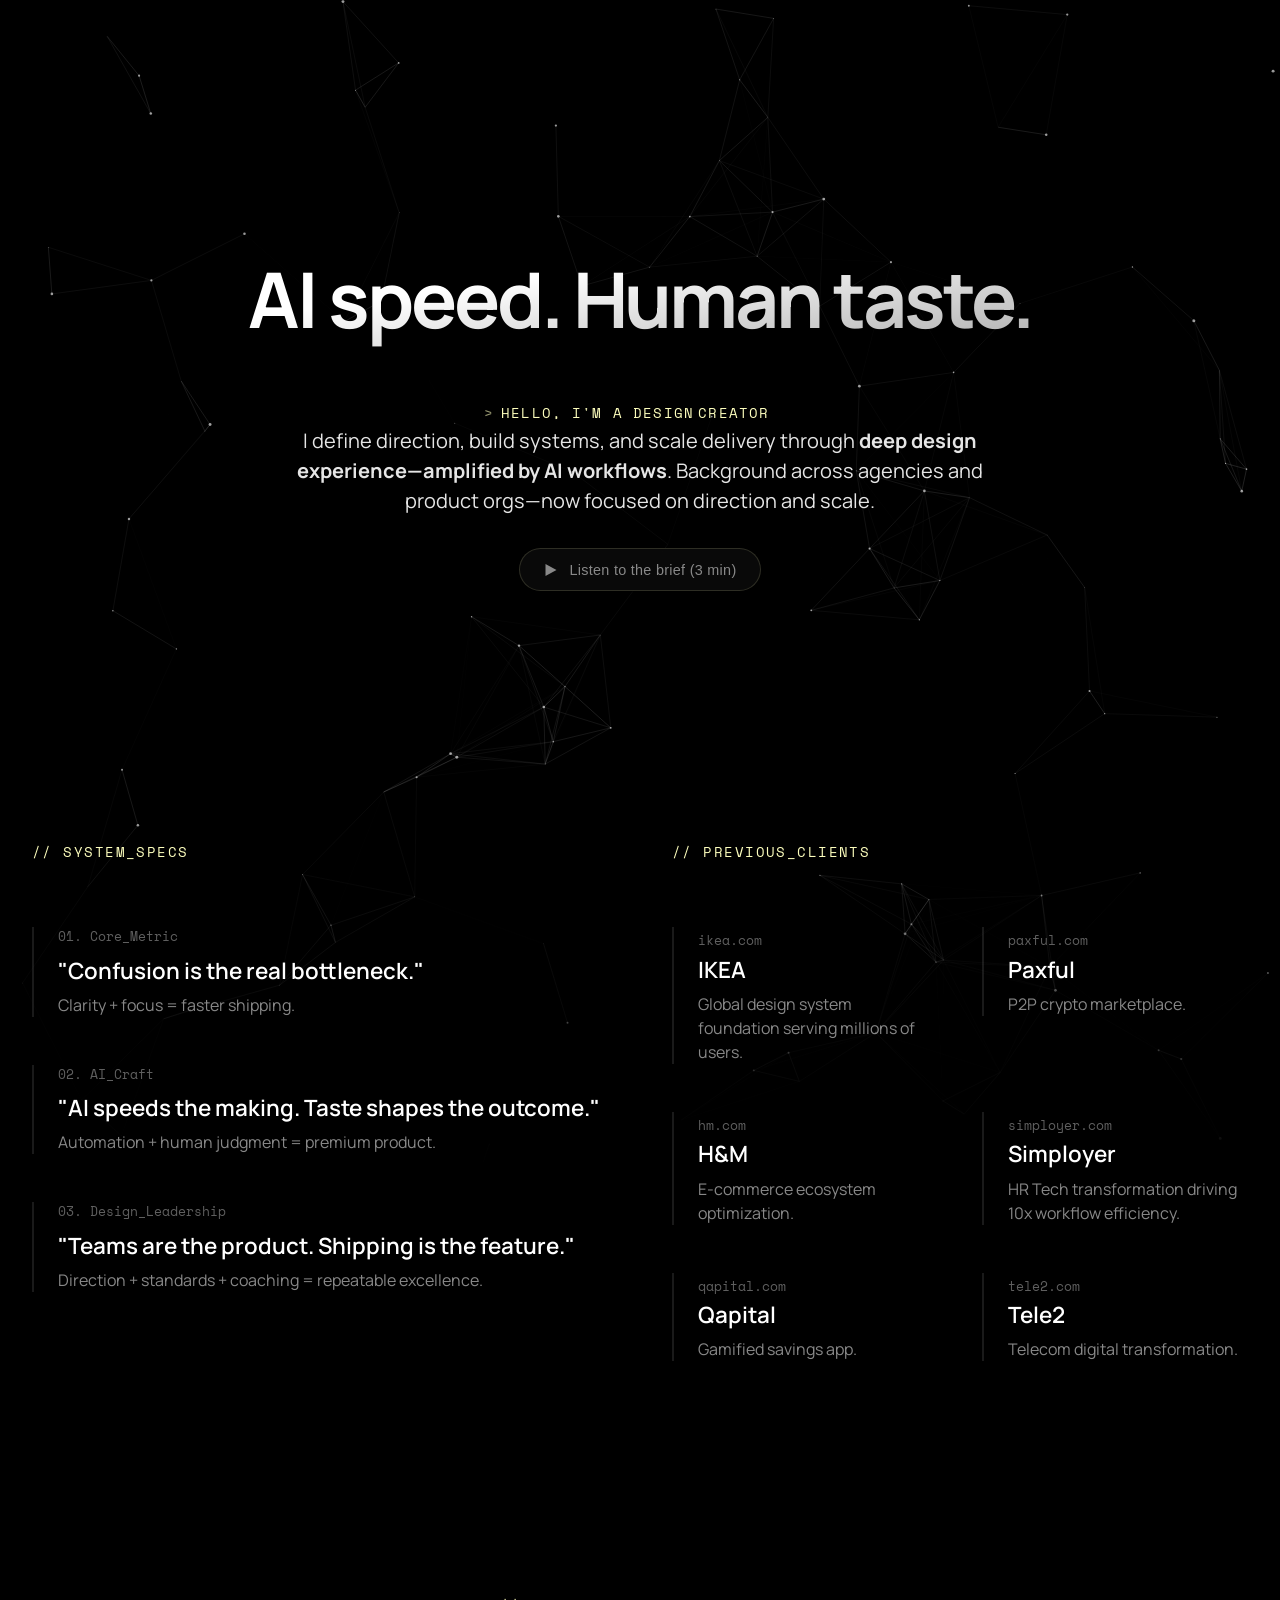
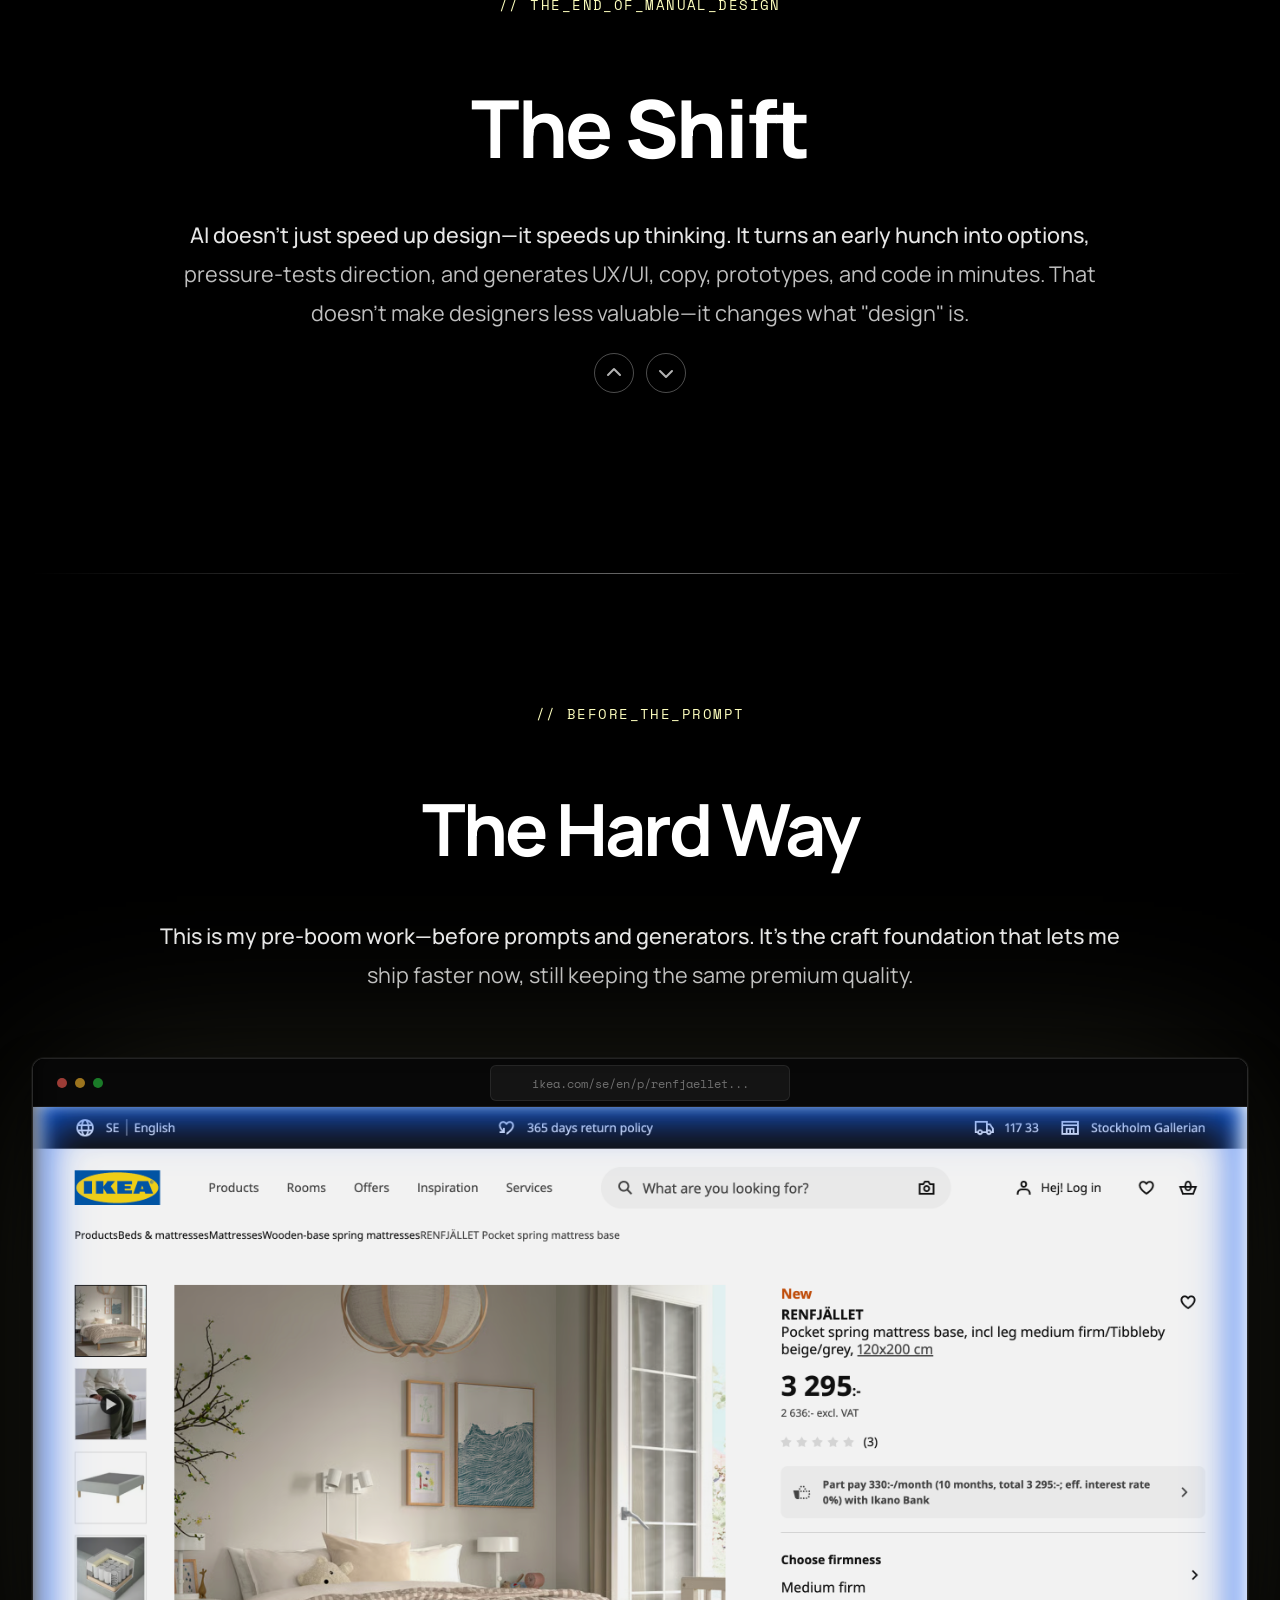
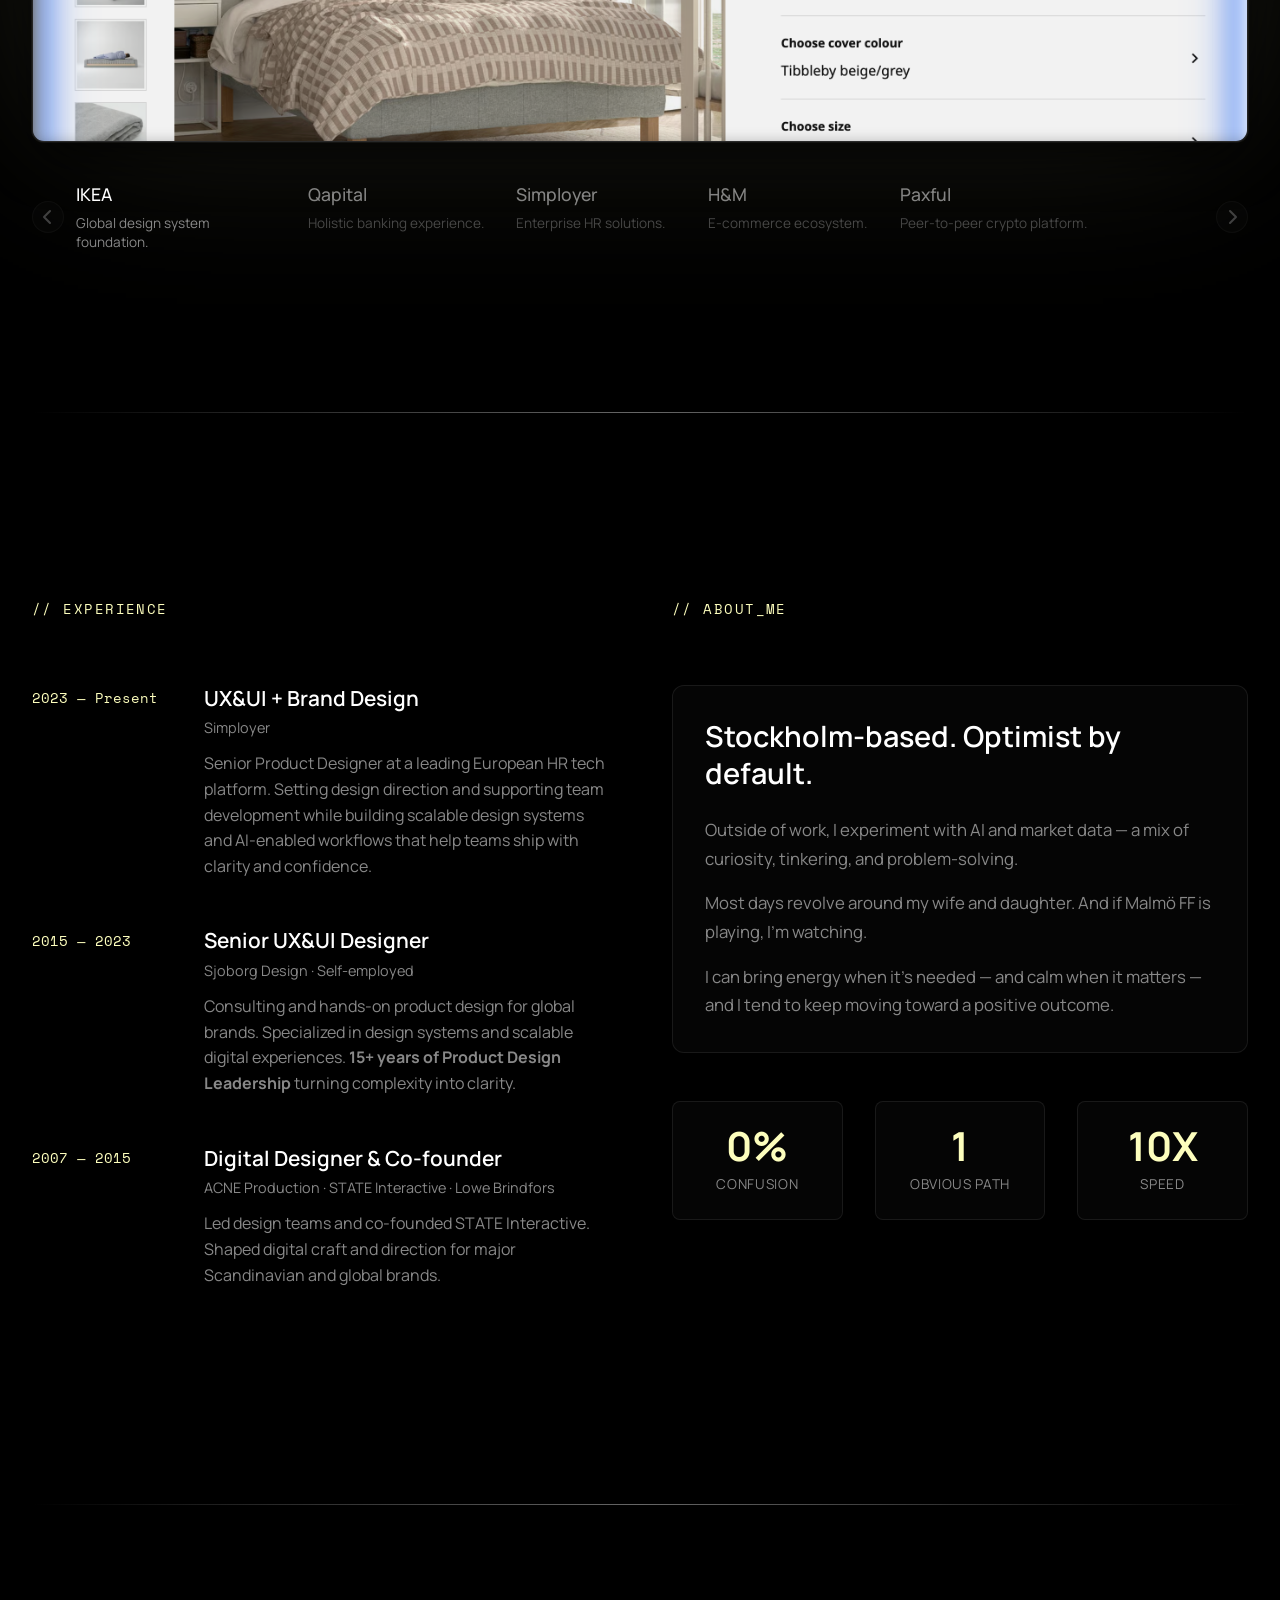
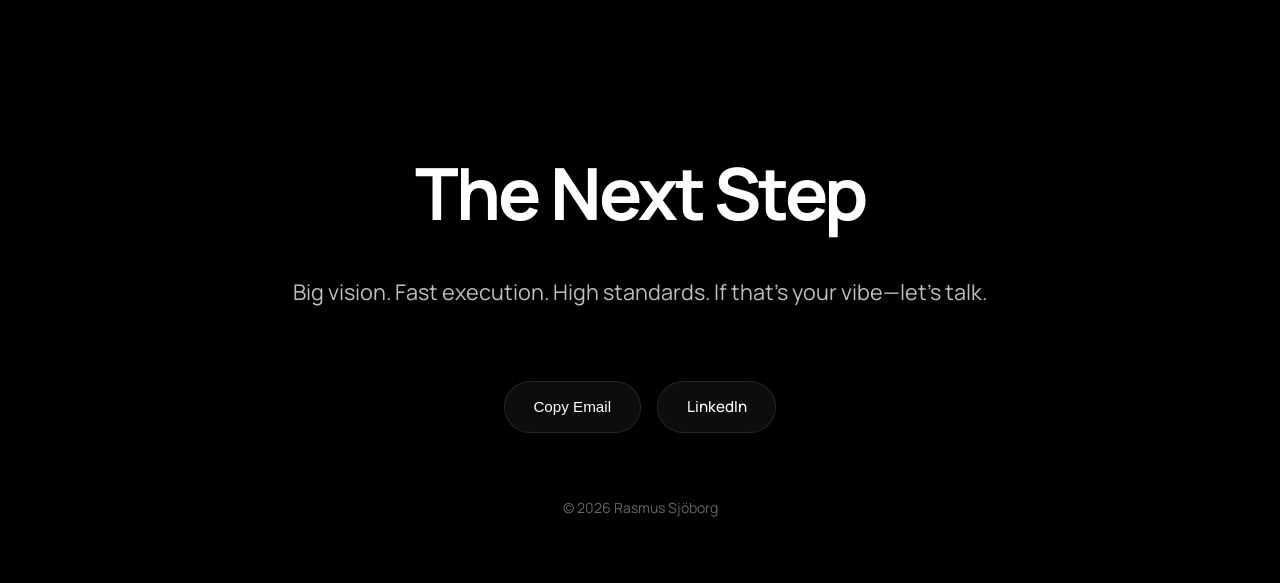
==== index.html @ 42feffe2 "feat: Implement premium browser mockups for all projects" ====
<!DOCTYPE html>
<html lang="en">

<head>
    <meta charset="UTF-8">
    <meta name="viewport" content="width=device-width, initial-scale=1.0">
    <title>RS — AI Speed. Human Taste.</title>
    <meta name="description"
        content="Portfolio of Rasmus Sjöborg, a Head of Design and Product Strategist helping organizations build scalable systems and high-performing teams.">
    <!-- SEO & Social -->
    <link rel="canonical" href="https://portfolio-rsjo-projects.vercel.app/">
    <meta property="og:title" content="Rasmus Sjöborg — AI Speed. Human Taste.">
    <meta property="og:description"
        content="Portfolio of Rasmus Sjöborg, a Head of Design and Product Strategist helping organizations build scalable systems and high-performing teams.">
    <meta property="og:url" content="https://portfolio-rsjo-projects.vercel.app/">
    <meta property="og:type" content="website">

    <!-- Structured Data -->
    <script type="application/ld+json">
    {
      "@context": "https://schema.org",
      "@type": "Person",
      "name": "Rasmus Sjöborg",
      "url": "https://portfolio-rsjo-projects.vercel.app/",
      "jobTitle": "Head of Design & Product Strategist",
      "sameAs": [
        "https://www.linkedin.com/in/rasmussjoborg/"
      ]
    }
    </script>

    <!-- Favicon: 💣 -->
    <link rel="icon"
        href="data:image/svg+xml,<svg xmlns=%22http://www.w3.org/2000/svg%22 viewBox=%220 0 100 100%22><text y=%22.9em%22 font-size=%2290%22>💣</text></svg>">

    <!-- Design System: Modern Technical (Vercel/Raycast) -->
    <link rel="preconnect" href="https://fonts.googleapis.com">
    <link rel="preconnect" href="https://fonts.gstatic.com" crossorigin>
    <link
        href="https://fonts.googleapis.com/css2?family=Manrope:wght@300;400;500;600;700&family=Space+Mono:ital,wght@0,400;0,700;1,400&display=swap"
        rel="stylesheet">

    <link rel="stylesheet" href="style.css?v=17">
</head>

<body>
    <div class="noise-overlay"></div>

    <!-- Audio Progress Bar -->
    <div class="audio-progress-container">
        <div class="audio-progress-bar" id="audioProgressBar"></div>
    </div>

    <!-- Sticky Contact Button (appears on scroll) -->
    <button class="sticky-contact-btn" id="stickyContactBtn">
        Contact me
    </button>



    <!-- Global Background Layer (Spans Hero + Info) -->
    <div class="site-background">
        <canvas id="hero-canvas"></canvas>
    </div>

    <main>
        <!-- Hero Section -->
        <section class="hero-section" id="hero">
            <h1 class="hero-title reveal-text">
                AI speed. Human taste.
            </h1>
            <p class="hero-subtitle reveal-text-delayed">
                <strong class="animated-title">
                    Hello, I'm a Design
                    <span class="rotator-window">
                        <span class="rotator-track">
                            <span>Creator</span>
                            <span>Curator</span>
                            <span>Innovator</span>
                            <span>Generator</span>
                            <span>Creator</span>
                        </span>
                    </span>
                </strong><br>
                I define direction, build systems, and scale delivery through <strong
                    style="color: var(--text-main);">deep design experience—amplified by AI workflows</strong>.
                Background
                across
                agencies and product orgs—now focused on direction and scale.
            </p>

            <!-- Audio Player Pill -->
            <div class="audio-pill-container reveal-text-delayed">
                <button id="heroAudioBtn" class="audio-pill" aria-label="Play Intro">
                    <div class="audio-icon-wrapper">
                        <!-- Play Icon -->
                        <svg class="audio-icon-play" width="12" height="14" viewBox="0 0 12 14" fill="none"
                            xmlns="http://www.w3.org/2000/svg">
                            <path d="M11.5 7L0.5 13.0622L0.5 0.937822L11.5 7Z" fill="currentColor" />
                        </svg>
                        <!-- Pause Icon -->
                        <svg class="audio-icon-pause" width="12" height="14" viewBox="0 0 12 14" fill="none"
                            xmlns="http://www.w3.org/2000/svg" style="display: none;">
                            <rect width="4" height="14" rx="1" fill="currentColor" />
                            <rect x="8" width="4" height="14" rx="1" fill="currentColor" />
                        </svg>
                    </div>
                    <span class="audio-text">Listen to the brief (3 min)</span>
                </button>
                <audio id="heroAudio" src="/audio/rsjo.mp3" preload="metadata"></audio>
            </div>
        </section>

        <!-- 1. Philosophy / About Section (Moved Up) -->
        <section class="info-spread-section" id="philosophy">
            <!-- Leadership Dashboard (Raycast-style Widgets) -->
            <div class="info-grid creative-layout">
                <!-- Column 1: Philosophy as "System Specs" -->
                <div class="info-col specs-col">
                    <div class="section-header">
                        <span class="mono-label">// SYSTEM_SPECS</span>
                    </div>

                    <div class="specs-list">
                        <div class="spec-item">
                            <span class="spec-key">01. Core_Metric</span>
                            <h3 class="spec-value">"Confusion is the real bottleneck."</h3>
                            <p class="spec-desc">Clarity + focus = faster shipping.</p>
                        </div>

                        <div class="spec-item">
                            <span class="spec-key">02. AI_Craft</span>
                            <h3 class="spec-value">"AI speeds the making. Taste shapes the outcome."</h3>
                            <p class="spec-desc">Automation + human judgment = premium product.</p>
                        </div>

                        <div class="spec-item">
                            <span class="spec-key">03. Design_Leadership</span>
                            <h3 class="spec-value">"Teams are the product. Shipping is the feature."</h3>
                            <p class="spec-desc">Direction + standards + coaching = repeatable excellence.</p>
                        </div>
                    </div>
                </div>

                <!-- Column 2: Experience as "Changelog" -->
                <div class="info-col changelog-col">
                    <div class="section-header">
                        <span class="mono-label">// PREVIOUS_CLIENTS</span>
                    </div>

                    <div class="specs-list clients-grid-flow">
                        <!-- IKEA -->
                        <div class="spec-item">
                            <a href="https://www.ikea.com" target="_blank" class="spec-key client-link-key">ikea.com</a>
                            <h3 class="spec-value">IKEA</h3>
                            <p class="spec-desc">Global design system foundation serving millions of users.</p>
                        </div>
                        <!-- H&M -->
                        <div class="spec-item">
                            <a href="https://www.hm.com" target="_blank" class="spec-key client-link-key">hm.com</a>
                            <h3 class="spec-value">H&M</h3>
                            <p class="spec-desc">E-commerce ecosystem optimization.</p>
                        </div>
                        <!-- Qapital -->
                        <div class="spec-item">
                            <a href="https://www.qapital.com" target="_blank"
                                class="spec-key client-link-key">qapital.com</a>
                            <h3 class="spec-value">Qapital</h3>
                            <p class="spec-desc">Gamified savings app.</p>
                        </div>
                        <!-- Paxful -->
                        <div class="spec-item">
                            <a href="https://paxful.com" target="_blank" class="spec-key client-link-key">paxful.com</a>
                            <h3 class="spec-value">Paxful</h3>
                            <p class="spec-desc">P2P crypto marketplace.</p>
                        </div>
                        <!-- Simployer -->
                        <div class="spec-item">
                            <a href="https://www.simployer.com" target="_blank"
                                class="spec-key client-link-key">simployer.com</a>
                            <h3 class="spec-value">Simployer</h3>
                            <p class="spec-desc">HR Tech transformation driving 10x workflow efficiency.</p>
                        </div>
                        <!-- Tele2 -->
                        <div class="spec-item">
                            <a href="https://www.tele2.com" target="_blank"
                                class="spec-key client-link-key">tele2.com</a>
                            <h3 class="spec-value">Tele2</h3>
                            <p class="spec-desc">Telecom digital transformation.</p>
                        </div>
                    </div>
                </div>
            </div>
        </section>

        <!-- 2. Post AI Section -->
        <section id="post-ai" class="work-section">
            <div class="section-header" style="justify-content: center;">
                <span class="mono-label">// THE_END_OF_MANUAL_DESIGN</span>
            </div>

            <!-- Carousel Container -->
            <div class="carousel-container">
                <div class="carousel-slides">
                    <!-- Slide 1: The shift -->
                    <div class="carousel-slide active">
                        <h2 class="carousel-slide-title">
                            The <span class="highlight">Shift</span>
                        </h2>
                        <p class="carousel-slide-text">
                            AI doesn't just speed up design—it speeds up thinking. It turns an early hunch into options,
                            pressure-tests direction, and generates UX/UI, copy, prototypes, and code in minutes. That
                            doesn't make designers less valuable—it changes what "design" is.
                        </p>
                    </div>

                    <!-- Slide 2: The new job -->
                    <div class="carousel-slide">
                        <h2 class="carousel-slide-title">
                            The <span class="highlight">New Job</span>
                        </h2>
                        <p class="carousel-slide-text">
                            The job now is making quality repeatable: setting direction, defining standards, and
                            building the rules teams ship by. Components, behavior, and guardrails keep the output
                            coherent—even when execution gets fast.
                        </p>
                    </div>

                    <!-- Slide 3: The Advantage -->
                    <div class="carousel-slide">
                        <h2 class="carousel-slide-title">
                            The <span class="highlight">Advantage</span>
                        </h2>
                        <p class="carousel-slide-text">
                            When making gets cheaper, judgment becomes the advantage. The winners won't be the teams who
                            produce the most screens—they'll be the teams who align faster, decide clearer, and ship
                            consistent experiences at scale.
                        </p>
                    </div>

                    <!-- Slide 4: The operating model -->
                    <div class="carousel-slide">
                        <h2 class="carousel-slide-title">
                            The <span class="highlight">Operating Model</span>
                        </h2>
                        <p class="carousel-slide-text">
                            I'm building for: AI speed, human taste—backed by systems teams can actually
                            ship. Not speed for speed's sake, but momentum with quality. Create clarity on what "good"
                            looks like, and teams ship with confidence—again and again.
                        </p>
                    </div>
                </div>

                <!-- Navigation Stack (Right Side) -->
                <div class="carousel-nav-stack">
                    <!-- Previous (Up - Backwards) -->
                    <button class="carousel-arrow carousel-arrow-prev" aria-label="Previous slide">
                        <svg width="20" height="20" viewBox="0 0 20 20" fill="none" xmlns="http://www.w3.org/2000/svg">
                            <path d="M4 12L10 6L16 12" stroke="currentColor" stroke-width="2" stroke-linecap="round"
                                stroke-linejoin="round" />
                        </svg>
                    </button>
                    <!-- Next (Down - Forwards) -->
                    <button class="carousel-arrow carousel-arrow-next" aria-label="Next slide">
                        <svg width="20" height="20" viewBox="0 0 20 20" fill="none" xmlns="http://www.w3.org/2000/svg">
                            <path d="M4 8L10 14L16 8" stroke="currentColor" stroke-width="2" stroke-linecap="round"
                                stroke-linejoin="round" />
                        </svg>
                    </button>
                </div>
            </div>
        </section>

        <!-- System Divider -->
        <div class="system-boundary">
            <div class="boundary-line"></div>
        </div>

        <!-- Script Link -->


        <!-- 3. Pre AI Section (formerly Selected Work) -->
        <section id="work" class="work-section">
            <div class="section-header" style="justify-content: center;">
                <span class="mono-label">// BEFORE_THE_PROMPT</span>
            </div>

            <h1 class="section-main-title">The Hard Way</h1>

            <!-- Introduction Text -->
            <div class="section-intro">
                <p>
                    This is my pre-boom work—before prompts and generators. It’s the craft foundation that lets me ship
                    faster now, still keeping the same premium quality.
                </p>
            </div>

            <!-- Project Split Layout -->
            <div class="project-layout">

                <!-- Media Focus Container (Glass Shell) -->
                <div class="app-container">
                    <main class="app-stage">
                        <div class="media-shell active" data-id="ikea">
                            <div class="browser-window">
                                <div class="browser-top-bar">
                                    <div class="window-controls">
                                        <span class="control red"></span>
                                        <span class="control yellow"></span>
                                        <span class="control green"></span>
                                    </div>
                                    <div class="address-bar">
                                        <span class="address-text">ikea.com/se/en/p/renfjaellet...</span>
                                    </div>
                                </div>
                                <div class="browser-content scrollable">
                                    <div class="browser-placeholder">
                                        <img src="images/ikea_mattress_long.png" alt="IKEA Mattress Project"
                                            class="browser-img">
                                    </div>
                                </div>
                            </div>
                        </div>
                        <div class="media-shell" data-id="qapital">
                            <div class="browser-window">
                                <div class="browser-top-bar">
                                    <div class="window-controls">
                                        <span class="control red"></span>
                                        <span class="control yellow"></span>
                                        <span class="control green"></span>
                                    </div>
                                    <div class="address-bar">
                                        <span class="address-text">qapital.com</span>
                                    </div>
                                </div>
                                <div class="browser-content scrollable">
                                    <div class="browser-placeholder">
                                        <img src="images/qapital_long.png" alt="Qapital Project" class="browser-img">
                                    </div>
                                </div>
                            </div>
                        </div>
                        <div class="media-shell" data-id="simployer">
                            <div class="browser-window">
                                <div class="browser-top-bar">
                                    <div class="window-controls">
                                        <span class="control red"></span>
                                        <span class="control yellow"></span>
                                        <span class="control green"></span>
                                    </div>
                                    <div class="address-bar">
                                        <span class="address-text">simployer.com</span>
                                    </div>
                                </div>
                                <div class="browser-content scrollable">
                                    <div class="browser-placeholder">
                                        <img src="images/simployer_long.png" alt="Simployer Project"
                                            class="browser-img">
                                    </div>
                                </div>
                            </div>
                        </div>
                        <div class="media-shell" data-id="hm">
                            <div class="browser-window">
                                <div class="browser-top-bar">
                                    <div class="window-controls">
                                        <span class="control red"></span>
                                        <span class="control yellow"></span>
                                        <span class="control green"></span>
                                    </div>
                                    <div class="address-bar">
                                        <span class="address-text">hm.com</span>
                                    </div>
                                </div>
                                <div class="browser-content scrollable">
                                    <div class="browser-placeholder">
                                        <img src="images/hm_long.png" alt="H&M Project" class="browser-img">
                                    </div>
                                </div>
                            </div>
                        </div>
                        <div class="media-shell" data-id="paxful">
                            <div class="browser-window">
                                <div class="browser-top-bar">
                                    <div class="window-controls">
                                        <span class="control red"></span>
                                        <span class="control yellow"></span>
                                        <span class="control green"></span>
                                    </div>
                                    <div class="address-bar">
                                        <span class="address-text">paxful.com</span>
                                    </div>
                                </div>
                                <div class="browser-content scrollable">
                                    <div class="browser-placeholder">
                                        <img src="images/paxful_long.png" alt="Paxful Project" class="browser-img">
                                    </div>
                                </div>
                            </div>
                        </div>
                    </main>
                </div>

                <!-- External Project Picker (Right Side) -->
                <aside class="project-picker-aside">
                    <!-- Picker Navigation Arrows -->
                    <button class="picker-arrow picker-arrow-prev" aria-label="Previous projects">
                        <svg width="20" height="20" viewBox="0 0 20 20" fill="none" xmlns="http://www.w3.org/2000/svg">
                            <path d="M4 12L10 6L16 12" stroke="currentColor" stroke-width="2" stroke-linecap="round"
                                stroke-linejoin="round" />
                        </svg>
                    </button>

                    <div class="picker-track">
                        <nav class="picker-nav">
                            <button class="nav-item active" data-target="ikea">
                                <span class="nav-label">IKEA</span>
                                <span class="nav-desc">Global design system foundation.</span>
                            </button>
                            <button class="nav-item" data-target="qapital">
                                <span class="nav-label">Qapital</span>
                                <span class="nav-desc">Holistic banking experience.</span>
                            </button>
                            <button class="nav-item" data-target="simployer">
                                <span class="nav-label">Simployer</span>
                                <span class="nav-desc">Enterprise HR solutions.</span>
                            </button>
                            <button class="nav-item" data-target="hm">
                                <span class="nav-label">H&M</span>
                                <span class="nav-desc">E-commerce ecosystem.</span>
                            </button>
                            <button class="nav-item" data-target="paxful">
                                <span class="nav-label">Paxful</span>
                                <span class="nav-desc">Peer-to-peer crypto platform.</span>
                            </button>
                        </nav>
                    </div>

                    <button class="picker-arrow picker-arrow-next" aria-label="Next projects">
                        <svg width="20" height="20" viewBox="0 0 20 20" fill="none" xmlns="http://www.w3.org/2000/svg">
                            <path d="M4 8L10 14L16 8" stroke="currentColor" stroke-width="2" stroke-linecap="round"
                                stroke-linejoin="round" />
                        </svg>
                    </button>
                </aside>

            </div>
        </section>

        <!-- System Divider -->
        <div class="system-boundary">
            <div class="boundary-line"></div>
        </div>

        <!-- CV & Personal Info Section -->
        <section id="about-me" class="about-section">
            <div class="about-container">
                <!-- Column 1: CV Timeline -->
                <div class="cv-column">
                    <div class="section-header">
                        <span class="mono-label">// EXPERIENCE</span>
                    </div>


                    <div class="timeline">
                        <div class="timeline-item">
                            <div class="timeline-year">2023 — Present</div>
                            <div class="timeline-content">
                                <h3>UX&UI + Brand Design</h3>
                                <p class="timeline-company">Simployer</p>
                                <p class="timeline-desc">Senior Product Designer at a leading European HR tech platform.
                                    Setting design direction and supporting team development while building scalable
                                    design systems and AI-enabled workflows that help teams ship with clarity and
                                    confidence.</p>
                            </div>
                        </div>

                        <div class="timeline-item">
                            <div class="timeline-year">2015 — 2023</div>
                            <div class="timeline-content">
                                <h3>Senior UX&UI Designer</h3>
                                <p class="timeline-company">Sjoborg Design · Self-employed</p>
                                <p class="timeline-desc">Consulting and hands-on product design for global brands.
                                    Specialized in design systems and scalable digital experiences. <strong>15+ years of
                                        Product Design Leadership</strong>
                                    turning complexity into clarity.</p>
                            </div>
                        </div>


                        <div class="timeline-item">
                            <div class="timeline-year">2007 — 2015</div>
                            <div class="timeline-content">
                                <h3>Digital Designer & Co-founder</h3>
                                <p class="timeline-company">ACNE Production · STATE Interactive · Lowe Brindfors</p>
                                <p class="timeline-desc">Led design teams and co-founded STATE Interactive. Shaped
                                    digital craft and direction for major Scandinavian and global brands.</p>
                            </div>
                        </div>
                    </div>
                </div>

                <!-- Column 2: Personal Bio -->
                <div class="bio-column">
                    <div class="section-header">
                        <span class="mono-label">// ABOUT_ME</span>
                    </div>

                    <div class="bio-content">
                        <div class="bio-card">
                            <h2 class="bio-title">Stockholm-based. Optimist by default.</h2>
                            <p class="bio-text">
                                Outside of work, I experiment with AI and market data — a mix of curiosity, tinkering,
                                and problem-solving.
                            </p>
                            <p class="bio-text">
                                Most days revolve around my wife and daughter. And if Malmö FF is playing, I'm watching.
                            </p>
                            <p class="bio-text">
                                I can bring energy when it's needed — and calm when it matters — and I tend to keep
                                moving toward a positive outcome.
                            </p>
                        </div>

                        <div class="bio-stats">
                            <div class="stat-item">
                                <div class="stat-number">0%</div>
                                <div class="stat-label">Confusion</div>
                            </div>
                            <div class="stat-item">
                                <div class="stat-number">1</div>
                                <div class="stat-label">Obvious path</div>
                            </div>
                            <div class="stat-item">
                                <div class="stat-number">10X</div>
                                <div class="stat-label">Speed</div>
                            </div>
                        </div>
                    </div>
                </div>
            </div>
        </section>
    </main>

    <!-- System Divider -->
    <div class="system-boundary">
        <div class="boundary-line"></div>
    </div>

    <footer id="contact">
        <h2 class="footer-title">The Next Step</h2>
        <p class="footer-description">
            Big vision. Fast execution. High standards. If that's your vibe—let's talk.
        </p>
        <div class="footer-actions">
            <!-- Email reconstructed in JS to prevent spam -->
            <button id="emailBtn" class="action-btn" aria-label="Copy Email Address">
                <span class="btn-text">Copy Email</span>
            </button>

            <a href="https://www.linkedin.com/in/rasmussjoborg/" target="_blank" class="action-btn"
                aria-label="Visit LinkedIn">
                <span class="btn-text">LinkedIn</span>
            </a>
        </div>
        <p class="copyright">&copy; 2026 Rasmus Sjöborg</p>
    </footer>

    <script src="script.js?v=4"></script>
</body>

</html>
---- style.css ----
/* 
   Design System: Modern Technical (Vercel/Raycast inspired)
   - Engineered Minimalism
   - Dark Mode (Deep)
   - Subtle Gradients & Glows
   - Bento Grid
*/

:root {
    /* Color Palette - Deeper, colder */
    --color-bg: #000000;
    --color-surface: #0a0a0a;
    --color-surface-hover: #111111;
    --color-text-main: #ededed;
    --color-text-muted: #888888;
    --color-border: #333333;
    --color-border-hover: #555555;

    /* New Accent: Soft Electric Yellow */
    --color-accent: #FDFEBD;
    /* Very pale, soft yellow */
    --color-accent-glow: rgba(253, 254, 189, 0.15);

    --color-glow: var(--color-accent-glow);

    /* Typography - Technical Sans */
    --font-main: 'Manrope', -apple-system, BlinkMacSystemFont, 'Segoe UI', Roboto, sans-serif;
    --font-mono: 'Space Mono', monospace;
    /* New "Fun" Technical Font */

    --size-h1: clamp(3rem, 6vw, 5rem);
    /* Tighter, cleaner */
    --size-h2: clamp(1.8rem, 4vw, 3rem);
    --size-h3: clamp(1.1rem, 2vw, 1.5rem);
    --size-body: 1rem;

    /* Spacing & Radius */
    --radius-sm: 8px;
    --radius-md: 12px;
    --radius-lg: 24px;

    --space-sm: 1rem;
    --space-md: 2rem;
    --space-lg: 4rem;
    --space-xl: 120px;
    --space-buffer: max(2rem, 2vw);
}

* {
    margin: 0;
    padding: 0;
    box-sizing: border-box;
}

::selection {
    background: var(--color-accent);
    color: #000;
}

body {
    background-color: var(--color-bg);
    color: var(--color-text-main);
    font-family: var(--font-main);
    line-height: 1.6;
    overflow-x: hidden;
    -webkit-font-smoothing: antialiased;
}

/* Accessibility: Keyboard Focus States */
:focus-visible {
    outline: 2px solid var(--color-accent);
    outline-offset: 4px;
    border-radius: 4px;
}

/* Ensure buttons with specific radii match */
button:focus-visible,
.action-btn:focus-visible,
.nav-link:focus-visible {
    outline-offset: 2px;
}

/* Background Gradients (Subtle ambient light) */
.noise-overlay {
    /* Repurposing this div for the ambient gradient */
    position: fixed;
    top: -50%;
    left: -50%;
    width: 200%;
    height: 200%;
    background: transparent;
    /* Solid BG established by body color */
    pointer-events: none;
    z-index: -1;
    animation: rotate 60s linear infinite;
}

@keyframes rotate {
    0% {
        transform: rotate(0deg);
    }

    100% {
        transform: rotate(360deg);
    }
}



/* Layout Utilities */
.container {
    padding: 0 var(--space-buffer);
}

/* Header - Floating Glass Pill */
.site-header {
    display: flex;
    justify-content: space-between;
    align-items: center;
    /* Compact padding: tight vertical, text near edges */
    padding: 0.8rem 2rem;
    position: fixed;
    top: 2rem;
    left: 50%;
    transform: translateX(-50%);
    /* Fixed width to ensure size, with small padding to push text to edges */
    width: 500px;
    max-width: 90vw;
    gap: 3rem;
    /* Explicit space between Logo/Nav */

    background: rgba(15, 15, 15, 0.6);
    backdrop-filter: blur(16px);
    -webkit-backdrop-filter: blur(16px);
    border: 1px solid rgba(253, 254, 189, 0.15);
    border-radius: 999px;
    z-index: 100;
    box-shadow: 0 4px 20px -10px rgba(0, 0, 0, 0.5);
}

.logo {
    font-weight: 600;
    font-size: 0.95rem;
    letter-spacing: -0.01em;
    white-space: nowrap;
}

.nav-link {
    color: var(--color-text-muted);
    text-decoration: none;
    /* margin-left: 1.5rem;  Removed margin since it's the only child now */
    font-size: 0.85rem;
    font-weight: 500;
    transition: color 0.2s ease;
    display: flex;
    align-items: center;
    gap: 6px;
}

.nav-link:hover {
    color: var(--color-text-main);
}

/* Global Background Container */
.site-background {
    position: absolute;
    top: 0;
    left: 0;
    width: 100%;
    height: 130vh;
    /* Reduced from 160vh to fade out earlier */
    z-index: -1;
    overflow: hidden;
    pointer-events: none;
    /* Let clicks pass through */
    /* Fade out starts at 70% (just below hero) and is gone by 100% (mid-Philosophy) */
    mask-image: linear-gradient(to bottom, black 70%, transparent 100%);
    -webkit-mask-image: linear-gradient(to bottom, black 70%, transparent 100%);
}

#hero-canvas {
    position: absolute;
    top: 0;
    left: 0;
    width: 100%;
    height: 100%;
    opacity: 0;
    animation: heroCanvasFadeIn 3.5s ease-out forwards;
}

@keyframes heroCanvasFadeIn {
    0% {
        opacity: 0;
    }

    100% {
        opacity: 1;
    }
}

/* 1. Interactive Warm Glow (Follows Mouse) applied to background container */
.site-background::before {
    content: '';
    position: absolute;
    top: 0;
    left: 0;
    width: 100%;
    height: 100%;
    background: transparent;
    opacity: 0.8;
    transition: opacity 0.5s ease;
}

/* 2. Static Ambient Deep Glow */
.site-background::after {
    content: '';
    position: absolute;
    top: 0;
    left: 0;
    width: 100%;
    height: 100%;
    background: transparent;
    filter: blur(80px);
}

/* Hero Section - Transparents */
.hero-section {
    min-height: 80vh;
    display: flex;
    flex-direction: column;
    justify-content: center;
    align-items: center;
    text-align: center;
    padding: 0 var(--space-buffer);
    padding-top: var(--space-xl);
    position: relative;
    z-index: 2;
    /* Ensure text is above background */
    /* Removed accidental opacity/pointer-events from background mix-up */
}

.hero-title {
    font-size: var(--size-h1);
    font-weight: 700;
    letter-spacing: -0.04em;
    line-height: 1.3;
    /* Increased from 1.1 to fix clipped 'g' descenders */
    padding-bottom: 0.2em;
    /* Ensure gradient covers full height */
    margin-bottom: var(--space-md);
    /* High contrast gradient: Pure text against dark bg */
    background: linear-gradient(to bottom right, #ffffff 30%, #a5a5a5 100%);
    -webkit-background-clip: text;
    background-clip: text;
    -webkit-text-fill-color: transparent;
    /* Add subtle drop shadow for "pop" against mesh */
    filter: drop-shadow(0 4px 20px rgba(0, 0, 0, 0.5));
}

.hero-subtitle {
    font-size: 1.25rem;
    color: #e5e5e5;
    /* Brighter, sharper gray (was muted) */
    max-width: 690px;
    z-index: 2;
    line-height: 1.5;
    /* Slightly tighter line height for sharpness */
    font-weight: 400;
    -webkit-font-smoothing: antialiased;
    /* Ensure rendering crispness */
}

/* Audio Player Pill */
.audio-pill-container {
    margin-top: 2rem;
    display: flex;
    justify-content: center;
    z-index: 2;
}

.audio-pill {
    display: flex;
    align-items: center;
    gap: 12px;
    padding: 0.8rem 1.5rem;
    background: rgba(15, 15, 15, 0.6);
    backdrop-filter: blur(16px);
    -webkit-backdrop-filter: blur(16px);
    border: 1px solid rgba(253, 254, 189, 0.15);
    border-radius: 999px;
    cursor: pointer;
    transition: all 0.3s ease;
    color: var(--color-text-muted);
}

.audio-pill>* {
    pointer-events: none;
}

/* Audio Progress Bar */
.audio-progress-container {
    position: fixed;
    bottom: 0;
    left: 0;
    width: 100%;
    height: 6px;
    z-index: 9999;
    pointer-events: none;
}

.audio-progress-bar {
    width: 0%;
    height: 100%;
    background-color: var(--color-accent);
    transition: width 0.1s linear;
}

.audio-pill:hover {
    border-color: rgba(253, 254, 189, 0.4);
    background: rgba(255, 255, 255, 0.03);
    color: #fff;
    transform: translateY(-2px);
    box-shadow: 0 4px 20px -5px rgba(0, 0, 0, 0.5);
}

.audio-pill.playing {
    border-color: var(--color-accent);
    color: var(--color-accent);
    background: rgba(253, 254, 189, 0.05);
}

.audio-icon-wrapper {
    display: flex;
    align-items: center;
    justify-content: center;
    width: 14px;
    height: 14px;
}

.audio-text {
    font-size: 0.9rem;
    font-weight: 500;
    letter-spacing: 0.02em;
}

/* The "Head of Design" part - Technical & Fun */
/* Animated Title Styles */
.animated-title {
    display: inline-flex;
    /* Align "Design" and rotator side-by-side */
    align-items: baseline;
    /* Align text baselines for pixel perfection */
    gap: 0.3em;
    /* Space between "Design" and [Word] */

    font-family: var(--font-mono);
    font-weight: 400;
    font-size: 0.9rem;
    text-transform: uppercase;
    letter-spacing: 0.08em;
    color: var(--color-accent);
    /* Yellow */
    opacity: 1;
}

.animated-title::before {
    content: '> ';
    /* Keep the code metaphor */
    opacity: 0.6;
    margin-right: 0.2em;
}

.rotator-window {
    display: inline-block;
    height: 1.25em;
    /* Fixed height for one line */
    line-height: 1.25em;
    overflow: hidden;
    /* MASK: Hides non-active words */
    vertical-align: bottom;
    position: relative;
    width: 6.8em;
    /* Fixed width to fit largest word "Generator" */
    text-align: left;
}

.rotator-track {
    display: flex;
    flex-direction: column;
    /* Stack words vertically */
    animation: rotateWords 8s infinite cubic-bezier(0.7, 0, 0.3, 1);
    /* Quicker snap */
}

.rotator-track span {
    height: 1.25em;
    /* Must match window height */
    line-height: 1.25em;
    display: block;
    flex-shrink: 0;
}

/* 
 Animation Logic (Reversed):
 Stack is reversed in HTML.
 Start at Bottom (Leader) -> -5.0em
 Slide Down to Creator -> -3.75em
 Slide Down to Generator -> -2.5em
 Slide Down to Manager -> -1.25em
 Slide Down to Top (Leader) -> 0
 Loop back to -5.0em
*/
@keyframes rotateWords {

    0%,
    20% {
        transform: translateY(-5.0em);
    }

    25%,
    45% {
        transform: translateY(-3.75em);
    }

    50%,
    70% {
        transform: translateY(-2.5em);
    }

    75%,
    95% {
        transform: translateY(-1.25em);
    }

    100% {
        transform: translateY(0);
    }
}

/* Section Common */
section {
    padding: var(--space-lg) var(--space-buffer);
}

.section-header {
    margin-bottom: var(--space-md);
    display: flex;
    align-items: center;
    gap: 1rem;
}

.section-title {
    font-size: var(--size-h2);
    font-weight: 600;
    letter-spacing: -0.03em;
}

.divider {
    flex-grow: 1;
    height: 1px;
    background: linear-gradient(to right, var(--color-border), transparent);
}


/* --- Experimental Split-View Shell --- */

.app-container {
    width: 100%;
    /* Balanced Large Size */
    max-width: 1400px;
    margin: 0 auto;
    /* Returns to cinematic ratio */
    aspect-ratio: 16/9;
    background: #050505;
    border: 1px solid rgba(255, 255, 255, 0.12);
    border-radius: 12px;
    box-shadow:
        0 0 0 1px rgba(255, 255, 255, 0.05),
        0 20px 50px -10px rgba(0, 0, 0, 0.8),
        0 0 180px -20px var(--color-accent-glow);
    /* Soft Yellow ambient glow */
    display: flex;
    overflow: hidden;
    position: relative;
    /* Subtle border gradient reflection */
    background-image: linear-gradient(to bottom, rgba(255, 255, 255, 0.03), transparent);
}

/* --- Project Vertical Layout --- */
.project-layout {
    display: flex;
    flex-direction: column;
    gap: 2.5rem;
    width: 100%;
    max-width: 1400px;
    margin: 0 auto;
}

/* Ensure app-container fills width */
.app-container {
    width: 100%;
    max-width: 100%;
}

/* Bottom: Horizontal Project Picker */
/* Bottom: Horizontal Project Picker */
.project-picker-aside {
    width: 100%;
    display: flex;
    align-items: center;
    gap: 0.75rem;
    padding: 0;
}

/* Track container for nav */
.picker-track {
    flex: 1;
    overflow: hidden;
    position: relative;
    /* Ensure flex child takes width */
    min-width: 0;
}

.picker-nav {
    display: flex;
    flex-direction: row;
    /* Horizontal */
    gap: 2rem;
    /* Space between items */
    border: none;
    padding: 0;
    width: 100%;
    overflow-x: auto;
    /* Allow scroll */
    overflow-y: hidden;
    scrollbar-width: none;
    scroll-behavior: smooth;
    -webkit-overflow-scrolling: touch;
}

/* Hide scrollbar globally */
.picker-nav::-webkit-scrollbar {
    display: none;
}

/* Arrow Buttons */
.picker-arrow {
    background: rgba(255, 255, 255, 0.05);
    border: 1px solid rgba(255, 255, 255, 0.1);
    border-radius: 50%;
    width: 32px;
    height: 32px;
    display: flex;
    align-items: center;
    justify-content: center;
    color: rgba(255, 255, 255, 0.8);
    cursor: pointer;
    transition: all 0.2s ease;
    flex-shrink: 0;
    padding: 0;
}

.picker-arrow:hover {
    background: rgba(255, 255, 255, 0.15);
    color: white;
}

/* Rotate the Up/Down icons to Left/Right */
.picker-arrow-prev svg,
.picker-arrow-next svg {
    transform: rotate(-90deg);
}

.nav-item {
    background: transparent;
    border: none;
    padding: 0;
    text-align: left;
    cursor: pointer;
    font-family: var(--font-main);
    color: var(--color-text-muted);
    transition: all 0.3s ease;
    display: flex;
    flex-direction: column;
    gap: 0.5rem;
    position: relative;
    opacity: 0.5;
    min-width: 160px;
    /* Ensure usage of space */
}

.nav-item:hover {
    color: #fff;
    opacity: 0.8;
}

.nav-item.active {
    opacity: 1;
}

.nav-label {
    font-size: 1.1rem;
    font-weight: 500;
    color: #fff;
}

.nav-desc {
    font-size: 0.85rem;
    line-height: 1.4;
    color: var(--color-text-muted);
    font-weight: 400;
    max-width: 200px;
}

/* Active Indicator (Top Bar for horizontal) */
.nav-item.active::before {
    content: '';
    position: absolute;
    top: -1rem;
    /* Above the text */
    left: 0;
    right: auto;
    width: 40px;
    /* Short generic dash */
    height: 2px;
    background: var(--color-accent);
    box-shadow: 0 0 10px var(--color-accent-glow);
}

/* Media Stage (Shell) */
.app-stage {
    flex: 1;
    position: relative;
    background: #000;
    display: flex;
    justify-content: center;
    align-items: center;
    overflow: hidden;
}

/* Subtle inner shadow for depth */
.app-stage::after {
    content: '';
    position: absolute;
    inset: 0;
    box-shadow: inset 10px 0 20px -10px rgba(0, 0, 0, 0.8);
    pointer-events: none;
    z-index: 10;
}

/* Window Controls Overlay */
.window-header-overlay {
    position: absolute;
    top: 0;
    left: 0;
    width: 100%;
    height: 60px;
    /* More breathing room */
    display: flex;
    align-items: center;
    padding-left: 1.5rem;
    z-index: 20;
    pointer-events: none;
}

/* Browser Window Components */
.browser-window {
    width: 100%;
    height: 100%;
    display: flex;
    flex-direction: column;
    background: #000;
}

.browser-top-bar {
    height: 48px;
    display: flex;
    align-items: center;
    padding: 0 1.5rem;
    background: rgba(255, 255, 255, 0.03);
    border-bottom: 1px solid rgba(255, 255, 255, 0.08);
    position: relative;
    flex-shrink: 0;
}

.address-bar {
    position: absolute;
    left: 50%;
    transform: translateX(-50%);
    background: rgba(255, 255, 255, 0.05);
    border: 1px solid rgba(255, 255, 255, 0.08);
    border-radius: 6px;
    padding: 4px 1.5rem;
    width: min(300px, 40%);
    text-align: center;
}

.address-text {
    font-family: var(--font-mono);
    font-size: 0.75rem;
    color: var(--color-text-muted);
    opacity: 0.8;
}

.browser-content {
    flex: 1;
    position: relative;
    width: 100%;
    height: 100%;
}

.browser-content {
    flex: 1;
    overflow-y: auto;
    background: #fff;
    -webkit-overflow-scrolling: touch;
    /* Smooth scroll on iOS */
    scrollbar-width: thin;
    scrollbar-color: rgba(0, 0, 0, 0.6) transparent;
}

.browser-content::-webkit-scrollbar {
    width: 6px;
}

.browser-content::-webkit-scrollbar-track {
    background: transparent;
}

.browser-content::-webkit-scrollbar-thumb {
    background: rgba(0, 0, 0, 0.5);
    border-radius: 10px;
}

.browser-content::-webkit-scrollbar-thumb:hover {
    background: rgba(0, 0, 0, 0.8);
}

.browser-content iframe {
    width: 100%;
    height: 100%;
    border: none;
    background: #fff;
}

/* Browser Window Hybrid Fix (Photos inside Browser UI) */
.browser-window-link {
    text-decoration: none;
    display: block;
    width: 100%;
    height: 100%;
}

.browser-placeholder {
    width: 100%;
    height: auto;
    background: #f4f4f4;
}

.browser-img {
    width: 100%;
    height: auto;
    display: block;
    transition: transform 0.6s cubic-bezier(0.16, 1, 0.3, 1);
}

.browser-overlay {
    position: absolute;
    inset: 0;
    background: rgba(0, 0, 0, 0.2);
    display: flex;
    justify-content: center;
    align-items: center;
    opacity: 0;
    transition: opacity 0.3s ease;
    backdrop-filter: blur(2px);
}

.view-live {
    padding: 0.8rem 1.5rem;
    background: #fff;
    color: #000;
    border-radius: 50px;
    font-weight: 600;
    font-size: 0.9rem;
    transform: translateY(10px);
    transition: transform 0.3s ease;
}

.browser-window-link:hover .browser-overlay {
    opacity: 1;
}

.browser-window-link:hover .view-live {
    transform: translateY(0);
}

.browser-window-link:hover .browser-img {
    transform: scale(1.02);
}

.browser-window-link:hover .address-bar {
    border-color: var(--color-accent);
    background: rgba(255, 255, 255, 0.1);
}

.window-controls {
    display: flex;
    gap: 8px;
    pointer-events: auto;
}

.control {
    width: 10px;
    height: 10px;
    border-radius: 50%;
    opacity: 0.6;
    transition: opacity 0.2s;
}

.app-container:hover .control {
    opacity: 1;
}

.control.red {
    background: #FF5F56;
}

.control.yellow {
    background: #FFBD2E;
}

.control.green {
    background: #27C93F;
}

.media-shell {
    position: absolute;
    inset: 0;
    opacity: 0;
    visibility: hidden;
    transition: opacity 0.3s ease;
    width: 100%;
    height: 100%;
}

.media-shell.active {
    opacity: 1;
    visibility: visible;
}

.media-placeholder {
    width: 100%;
    height: 100%;
    background: radial-gradient(circle at 70% 30%, rgba(20, 20, 20, 1), #000);
    /* Placeholder grid background */
    background-image:
        linear-gradient(rgba(255, 255, 255, 0.03) 1px, transparent 1px),
        linear-gradient(90deg, rgba(255, 255, 255, 0.03) 1px, transparent 1px);
    background-size: 40px 40px;
    padding: 20px;
    box-sizing: border-box;
}

.media-placeholder img {
    width: 100%;
    height: 100%;
    object-fit: cover;
    display: block;
    border-radius: 8px;
}


/* Info Spread Section (Philosophy + About) */
.info-spread-section {
    padding: var(--space-xl) var(--space-buffer);
}

.info-grid {
    display: grid;
    grid-template-columns: 1fr 1fr;
    gap: var(--space-lg);
    align-items: start;
}

.info-col {
    display: flex;
    flex-direction: column;
}

.info-content {
    font-size: 1.1rem;
    color: var(--color-text-muted);
    line-height: 1.7;
}

.info-content h3 {
    font-size: 1.5rem;
    color: var(--color-text-main);
    margin-bottom: 1rem;
    font-weight: 600;
}

/* --- Creative Info Specs & Changelog --- */
.creative-layout {
    gap: 4rem;
}

.mono-label {
    font-family: var(--font-mono);
    color: var(--color-accent);
    font-size: 0.9rem;
    letter-spacing: 0.1em;
    margin-bottom: 2rem;
    display: block;
}

/* Left: System Specs */
.spec-item {
    margin-bottom: 3rem;
    border-left: 2px solid rgba(255, 255, 255, 0.1);
    padding-left: 1.5rem;
    transition: border-color 0.3s ease;
}

.spec-item:hover {
    border-color: var(--color-accent);
}

.spec-key {
    display: block;
    font-family: var(--font-mono);
    color: var(--color-text-muted);
    font-size: 0.8rem;
    margin-bottom: 0.5rem;
    opacity: 0.7;
}

.spec-value {
    font-size: 1.4rem;
    font-weight: 600;
    color: #fff;
    margin-bottom: 0.5rem;
    line-height: 1.3;
}

.spec-desc {
    font-size: 1rem;
    color: var(--color-text-muted);
    line-height: 1.5;
}


/* Clients Grid Flow */
.clients-grid-flow {
    display: grid;
    /* Force 3 rows, auto columns */
    grid-template-rows: repeat(3, auto);
    grid-auto-flow: column;
    gap: 0 4rem;
    /* No vertical gap (handled by margin-bottom), wide horizontal gap */
    align-items: start;
}

.client-link-key {
    display: inline-block;
    text-decoration: none;
    transition: color 0.2s ease;
    cursor: pointer;
    margin-bottom: 0.2rem;
}

.client-link-key:hover {
    color: var(--color-accent);
    text-decoration: underline;
}

/* --- About Section (Timeline + Bio) --- */
.about-section {
    padding: var(--space-xl) var(--space-buffer);
}

.about-container {
    display: grid;
    grid-template-columns: 1fr 1fr;
    gap: 4rem;
    max-width: 1400px;
    margin: 0 auto;
}

/* Timeline Column */
.cv-column {
    display: flex;
    flex-direction: column;
}

.timeline {
    display: flex;
    flex-direction: column;
    gap: 3rem;
}

.timeline-item {
    display: grid;
    grid-template-columns: 140px 1fr;
    gap: 2rem;
    position: relative;
}

.timeline-year {
    font-family: var(--font-mono);
    font-size: 0.85rem;
    color: var(--color-accent);
    font-weight: 400;
    padding-top: 0.2rem;
}

.timeline-content h3 {
    font-size: 1.3rem;
    font-weight: 600;
    color: #fff;
    margin-bottom: 0.3rem;
    line-height: 1.3;
}

.timeline-company {
    font-size: 0.9rem;
    color: var(--color-text-muted);
    margin-bottom: 0.75rem;
    font-weight: 400;
}

.timeline-desc {
    font-size: 1rem;
    color: var(--color-text-muted);
    line-height: 1.6;
}

/* Bio Column */
.bio-column {
    display: flex;
    flex-direction: column;
}

.bio-content {
    display: flex;
    flex-direction: column;
    gap: 3rem;
}

.bio-card {
    background: rgba(255, 255, 255, 0.02);
    border: 1px solid rgba(255, 255, 255, 0.08);
    border-radius: 12px;
    padding: 2rem;
    transition: all 0.3s ease;
}

.bio-card:hover {
    background: rgba(255, 255, 255, 0.03);
    border-color: rgba(255, 255, 255, 0.12);
}

.bio-title {
    font-size: 1.8rem;
    font-weight: 600;
    color: #fff;
    margin-bottom: 1.5rem;
    line-height: 1.3;
}

.bio-text {
    font-size: 1.05rem;
    color: var(--color-text-muted);
    line-height: 1.7;
    margin-bottom: 1rem;
}

.bio-text:last-child {
    margin-bottom: 0;
}

/* Bio Stats */
.bio-stats {
    display: grid;
    grid-template-columns: repeat(3, 1fr);
    gap: 2rem;
}

.stat-item {
    text-align: center;
    padding: 1.5rem 1rem;
    background: rgba(255, 255, 255, 0.02);
    border: 1px solid rgba(255, 255, 255, 0.08);
    border-radius: 8px;
    transition: all 0.3s ease;
}

.stat-item:hover {
    background: rgba(255, 255, 255, 0.04);
    border-color: var(--color-accent);
    transform: translateY(-2px);
}

.stat-number {
    font-size: 2.5rem;
    font-weight: 700;
    color: var(--color-accent);
    margin-bottom: 0.5rem;
    line-height: 1;
}

.stat-label {
    font-size: 0.85rem;
    color: var(--color-text-muted);
    font-weight: 400;
    text-transform: uppercase;
    letter-spacing: 0.05em;
}

/* Sticky Contact Button - Base Styles */
.sticky-contact-btn {
    position: fixed;
    top: 2rem;
    left: 50%;
    transform: translateX(-50%) translateY(-100px);
    z-index: 1000;

    padding: 1rem 2.5rem;
    background: rgba(15, 15, 15, 0.6);
    backdrop-filter: blur(16px);
    -webkit-backdrop-filter: blur(16px);
    border: 1px solid rgba(253, 254, 189, 0.15);
    border-radius: 999px;

    color: #fff;
    text-decoration: none;
    font-weight: 600;
    font-size: 1rem;

    cursor: pointer;
    appearance: none;
    -webkit-appearance: none;

    box-shadow: 0 4px 20px -10px rgba(0, 0, 0, 0.5);

    opacity: 0;
    pointer-events: none;
    transition: all 0.4s cubic-bezier(0.4, 0, 0.2, 1);
}

.sticky-contact-btn.visible {
    opacity: 1;
    pointer-events: auto;
    transform: translateX(-50%) translateY(0);
}

.sticky-contact-btn:hover {
    color: #fff;
    border-color: rgba(253, 254, 189, 0.3);
    box-shadow: 0 6px 30px -10px rgba(0, 0, 0, 0.7);
    transform: translateX(-50%) translateY(2px);
}

/* ========================================
   RESPONSIVE DESIGN - MOBILE FIRST
   ======================================== */

/* Small Mobile: 480px and below */
@media (max-width: 480px) {
    :root {
        --space-xl: 60px;
        --space-lg: 2.5rem;
        --space-md: 1.5rem;
        --space-buffer: 1.25rem;
    }

    /* Hero Section */
    .hero-section {
        min-height: 70vh;
        padding-top: 80px;
    }

    .hero-title {
        font-size: 2.5rem;
        margin-bottom: 1.5rem;
    }

    .hero-subtitle {
        font-size: 1rem;
        line-height: 1.6;
    }

    .animated-title {
        font-size: 0.75rem;
        gap: 0.25em;
    }

    .rotator-window {
        width: 5.5em;
    }

    /* Info Grid */
    .info-grid {
        grid-template-columns: 1fr;
        gap: 2.5rem;
    }

    .spec-value {
        font-size: 1.1rem;
    }

    .spec-desc {
        font-size: 0.9rem;
    }

    /* Clients Grid - Force single column */
    .clients-grid-flow {
        display: flex;
        flex-direction: column;
        gap: 2rem;
    }

    /* Carousel */
    .carousel-container {
        padding: 0 0.5rem;
        padding-bottom: 100px;
    }



    .carousel-slide-title {
        font-size: 1.65rem;
        margin-bottom: 1.5rem;
        padding: 0;
        word-wrap: break-word;
    }

    .carousel-slide-text {
        font-size: 0.95rem;
        line-height: 1.8;
        max-width: 100%;
        padding: 0;
    }


    .carousel-arrow {
        width: 32px;
        height: 32px;
    }

    .carousel-arrow svg {
        width: 16px;
        height: 16px;
    }

    /* Section Headers */
    .mono-label {
        font-size: 0.75rem;
        margin-bottom: 1.5rem;
    }

    .section-main-title {
        font-size: 2rem;
        margin: 1rem auto 2rem;
    }

    .section-intro p {
        font-size: 1rem;
        line-height: 1.6;
    }

    /* App Container - Remove aspect ratio on mobile */
    .app-container {
        aspect-ratio: auto;
        min-height: 300px;
        height: 400px;
    }

    /* Project Picker */
    /* Project Picker */
    .picker-nav {
        gap: 1.5rem;
    }

    .nav-item {
        min-width: max-content;
        flex: 0 0 auto;
    }

    .nav-label {
        font-size: 1rem;
    }

    .nav-desc {
        font-size: 0.8rem;
    }

    /* Timeline */
    .timeline-item {
        grid-template-columns: 1fr;
        gap: 0.5rem;
    }

    .timeline-year {
        font-size: 0.75rem;
    }

    .timeline-content h3 {
        font-size: 1.1rem;
    }

    .timeline-desc {
        font-size: 0.9rem;
    }

    /* Bio */
    .bio-title {
        font-size: 1.4rem;
        margin-bottom: 1rem;
    }

    .bio-text {
        font-size: 0.95rem;
    }

    .bio-stats {
        grid-template-columns: repeat(3, 1fr);
        gap: 0.5rem;
    }

    .stat-item {
        padding: 1rem 0.5rem;
    }

    .stat-number {
        font-size: 1.75rem;
    }

    .stat-label {
        font-size: 0.7rem;
    }

    /* Footer */
    .footer-title {
        font-size: 1.75rem;
        line-height: 1.2;
    }

    .footer-description {
        font-size: 0.95rem;
        max-width: 100%;
        line-height: 1.5;
    }

    .footer-actions {
        flex-direction: column;
        width: 100%;
        gap: 0.75rem;
    }

    .action-btn {
        width: 100%;
        padding: 1rem 1.5rem;
        font-size: 1rem;
    }

    /* System Boundary */
    .system-boundary {
        padding: 3rem var(--space-buffer) 2rem;
    }
}

/* Medium Mobile: 481px - 640px */
@media (min-width: 481px) and (max-width: 640px) {
    :root {
        --space-xl: 80px;
        --space-lg: 3rem;
    }

    .hero-title {
        font-size: 3rem;
    }

    .hero-subtitle {
        font-size: 1.1rem;
    }

    .carousel-container {
        padding-bottom: 100px;
    }



    .carousel-slide-title {
        font-size: 2.25rem;
        padding: 0;
        margin-bottom: 1.5rem;
    }

    .carousel-slide-text {
        font-size: 1.1rem;
        line-height: 1.8;
        max-width: 100%;
        padding: 0;
    }

    .app-container {
        height: 450px;
    }

    .footer-actions {
        flex-direction: row;
        flex-wrap: wrap;
        justify-content: center;
    }

    .action-btn {
        flex: 1;
        min-width: 140px;
    }
}

/* Sticky Button Mobile Fix: 640px and below */
@media (max-width: 640px) {
    .sticky-contact-btn {
        padding: 0.8rem 1.25rem !important;
        font-size: 0.85rem !important;
        top: 1.5rem !important;
        bottom: auto !important;
        left: auto !important;
        right: 1.5rem !important;
        transform: translateX(0) translateY(-100px) !important;
        /* Reset X translation and hide above top */
        opacity: 0.9;
    }

    .sticky-contact-btn.visible {
        transform: translateX(0) translateY(0) !important;
    }

    .sticky-contact-btn:hover {
        transform: translateX(0) translateY(2px) !important;
    }

    /* Move Audio Progress Bar to Top on Mobile */
    .audio-progress-container {
        top: 0 !important;
        bottom: auto !important;
    }
}

/* Tablet: 641px - 768px */
@media (min-width: 641px) and (max-width: 768px) {
    .info-grid {
        grid-template-columns: 1fr;
        gap: 3rem;
    }

    .clients-grid-flow {
        display: flex;
        flex-direction: column;
        gap: 2.5rem;
    }

    .about-container {
        grid-template-columns: 1fr;
        gap: 3rem;
    }

    .app-container {
        aspect-ratio: 16/10;
    }
}

/* General Mobile & Tablet: Up to 768px */
@media (max-width: 768px) {
    .project-grid {
        grid-template-columns: 1fr;
    }

    .project-card {
        grid-column: span 1 !important;
        aspect-ratio: auto;
        min-height: 300px;
    }

    .info-grid {
        grid-template-columns: 1fr;
        gap: var(--space-md);
    }

    .about-container {
        grid-template-columns: 1fr;
        gap: 3rem;
    }

    .timeline-item {
        grid-template-columns: 1fr;
        gap: 0.5rem;
    }

    .bio-stats {
        grid-template-columns: repeat(3, 1fr);
        gap: 1.5rem;
    }

    .carousel-container {
        padding-bottom: 100px;
    }



    .creative-layout {
        grid-template-columns: 1fr;
        gap: 2rem;
    }

    /* Clients Grid - Single column on all mobile */
    .clients-grid-flow {
        display: flex;
        flex-direction: column;
        gap: 2rem;
    }

    /* Remove fixed header styling on mobile */
    .site-header {
        top: 0;
        width: 100%;
        border-radius: 0;
        border-top: none;
        border-left: none;
        border-right: none;
        background: rgba(0, 0, 0, 0.8);
        padding: 1rem 1.5rem;
    }

    /* Carousel adjustments */
    .carousel-container {
        padding: 0 1rem;
    }

    .carousel-arrow {
        width: 36px;
        height: 36px;
    }

    .carousel-slide-title {
        font-size: 2rem;
        margin-bottom: 1.5rem;
    }

    .carousel-slide-text {
        font-size: 1.1rem;
        max-width: 100%;
    }
}

/* Medium Tablet: 769px - 1024px */
@media (min-width: 769px) and (max-width: 1024px) {
    .carousel-container {
        padding: 0 60px;
    }

    .info-grid {
        gap: 3rem;
    }

    .about-container {
        gap: 3rem;
    }

    .app-container {
        aspect-ratio: 16/9.5;
    }

    .picker-nav {
        gap: 2rem;
    }
}

/* Landscape Mobile Optimization */
@media (max-width: 768px) and (orientation: landscape) {
    .hero-section {
        min-height: 100vh;
        padding-top: 100px;
    }



    .app-container {
        height: 350px;
    }
}

/* Touch Device Optimizations */
@media (hover: none) and (pointer: coarse) {

    /* Increase touch targets */
    .action-btn {
        min-height: 48px;
    }

    .nav-item {
        padding: 0.5rem 0;
    }

    .carousel-arrow,
    .picker-arrow {
        min-width: 44px;
        min-height: 44px;
    }

    /* Remove hover effects on touch devices */
    .spec-item:hover {
        border-color: rgba(255, 255, 255, 0.1);
    }

    .nav-item:hover {
        opacity: 0.5;
    }
}

/* Remove old specific styles */
.philosophy-section {
    display: none;
    /* Just in case */
}

/* Footer */
footer {
    padding: var(--space-lg) var(--space-buffer);
    margin-top: var(--space-xl);
    display: flex;
    flex-direction: column;
    align-items: center;
    gap: 2rem;
    text-align: center;
}

.footer-title {
    text-align: center;
    font-size: clamp(3rem, 6vw, 4.5rem);
    font-weight: 700;
    line-height: 1.1;
    letter-spacing: -0.04em;
    margin: 0 auto 0.75rem;
    color: #fff;
    max-width: 1200px;
}

.footer-description {
    font-size: 1.35rem;
    line-height: 1.5;
    color: rgba(255, 255, 255, 0.75);
    font-weight: 400;
    max-width: 80%;
    /* Matching the reduced width we set earlier for readability */
    margin: 0 auto 2rem;
}

/* Footer Actions */
.footer-actions {
    display: flex;
    gap: 1rem;
    margin-top: 0.5rem;
}

.action-btn {
    display: flex;
    align-items: center;
    justify-content: center;
    padding: 0.8rem 1.8rem;

    background: rgba(255, 255, 255, 0.05);
    border: 1px solid rgba(255, 255, 255, 0.1);
    border-radius: 999px;

    color: #fff;
    text-decoration: none;
    font-size: 0.95rem;
    font-weight: 500;
    cursor: pointer;
    transition: all 0.2s ease;
}

/* Hover State */
.action-btn:hover {
    background: rgba(255, 255, 255, 0.1);
    border-color: rgba(253, 254, 189, 0.4);
    transform: translateY(-2px);
}

.action-btn:hover .btn-text {
    color: var(--color-accent);
}

/* Active/Copied State */
.action-btn.copied {
    background: rgba(253, 254, 189, 0.15);
    border-color: var(--color-accent);
}

.action-btn.copied .btn-text {
    color: var(--color-accent);
}

.copyright {
    margin-top: 2rem;
    color: rgba(255, 255, 255, 0.4);
    font-size: 0.875rem;
}

/* Animations */
.reveal-text,
.reveal-text-delayed,
.project-card,
.section-title,
.about-content {
    opacity: 0;
    transform: translateY(20px);
    transition: opacity 0.8s ease, transform 0.8s cubic-bezier(0.16, 1, 0.3, 1);
}

.reveal-active {
    opacity: 1;
    transform: translateY(0);
}

/* Delays */
.reveal-text:nth-child(2) {
    transition-delay: 0.1s;
}

.reveal-text:nth-child(3) {
    transition-delay: 0.2s;
}

.reveal-text-delayed {
    transition-delay: 0.3s;
}

/* --- System Divider --- */
.system-boundary {
    display: flex;
    align-items: center;
    justify-content: center;
    padding: 6rem var(--space-buffer) 4rem;
    opacity: 0.8;
    width: 100%;
}

.boundary-line {
    flex-grow: 1;
    height: 1px;
    background: linear-gradient(90deg, transparent, rgba(255, 255, 255, 0.5), transparent);
    width: 100%;
}

.boundary-label {
    font-family: var(--font-mono);
    font-size: 0.75rem;
    letter-spacing: 0.1em;
    color: var(--color-accent);
    text-shadow: 0 0 8px var(--color-accent-glow);
    white-space: nowrap;
}

.blink-text {
    animation: blink-soft 3s infinite;
}

@keyframes blink-soft {

    0%,
    100% {
        opacity: 1;
        text-shadow: 0 0 8px var(--color-accent-glow);
    }

    50% {
        opacity: 0.6;
        text-shadow: 0 0 2px var(--color-accent-glow);
    }
}

/* --- Post AI Carousel --- */
.carousel-container {
    max-width: 1400px;
    margin: 0 auto;
    text-align: center;
    position: relative;
    padding: 0 1rem;
    padding-bottom: 20px;
}

.carousel-slides {
    position: relative;
    display: grid;
    grid-template-areas: "slide";
    min-height: auto;
    max-width: 1200px;
    margin: 0 auto;
    overflow: hidden;
    transition: height 0.4s cubic-bezier(0.25, 1, 0.5, 1);
}

/* --- Carousel Navigation Stack --- */
.carousel-nav-stack {
    position: relative;
    margin: 1.25rem auto 0;
    display: flex;
    justify-content: center;
    gap: 12px;
    z-index: 10;
    right: auto;
    left: auto;
    top: auto;
    bottom: auto;
    transform: none;
}

.carousel-slide {
    grid-area: slide;
    align-self: start;
    position: relative;
    width: 100%;
    height: auto;
    opacity: 0;
    transform: translateY(20px);
    /* Default hidden below */
    transition: transform 0.6s cubic-bezier(0.4, 0, 0.2, 1),
        opacity 0.3s ease;
    pointer-events: none;
    /* Center content within the slide */
    display: flex;
    flex-direction: column;
    justify-content: flex-start;
    align-items: center;
    /* Removed extra top padding so it sits closer to header (which has 2rem margin) */
    background: var(--color-bg);
    /* Ensure background covers underlying slides */
    z-index: 0;
}

.carousel-slide.active {
    opacity: 1;
    transform: translateY(0);
    pointer-events: auto;
    z-index: 2;
}

.carousel-slide.exit-up {
    transform: translateY(-100%);
    opacity: 0;
}

.carousel-slide.exit-down {
    transform: translateY(100%);
    opacity: 0;
}

/* Helpers for initial states */
.carousel-slide.from-top {
    transform: translateY(-100%) !important;
    transition: none !important;
    opacity: 1 !important;
}

.carousel-slide.from-bottom {
    transform: translateY(100%) !important;
    transition: none !important;
    opacity: 1 !important;
}

/* --- Carousel Arrow Buttons --- */
.carousel-arrow {
    position: relative;
    width: 40px;
    height: 40px;
    border-radius: 50%;
    border: 1px solid rgba(255, 255, 255, 0.3);
    background: transparent;
    color: rgba(255, 255, 255, 0.7);
    cursor: pointer;
    display: flex;
    align-items: center;
    justify-content: center;
    transition: all 0.3s ease;
}

.carousel-arrow:hover {
    border-color: rgba(255, 255, 255, 0.6);
    background: rgba(255, 255, 255, 0.05);
    color: #fff;
}

/* Clear legacy specific positioning if needed, 
   though they are now inside a flex container so left/right might not apply 
   if position is not absolute. */
.carousel-arrow-prev,
.carousel-arrow-next {
    left: auto;
    right: auto;
}


/* --- Carousel Typography --- */
.carousel-slide-title {
    font-size: clamp(3.5rem, 7vw, 5rem);
    font-weight: 700;
    line-height: 1.2;
    letter-spacing: -0.03em;
    margin-bottom: 2.5rem;
    color: #ffffff;
    text-align: center;
}

.carousel-slide-title .highlight {
    color: #ffffff;
    font-weight: 800;
    position: relative;
    display: inline-block;
}

.carousel-slide-text {
    font-size: 1.35rem;
    line-height: 1.8;
    color: rgba(255, 255, 255, 0.75);
    font-weight: 400;
    text-align: center;
    max-width: 960px;
    margin: 0 auto;
}

.carousel-slide-text::first-line {
    font-weight: 500;
    color: rgba(255, 255, 255, 0.9);
}


/* --- Section Introduction Text --- */
.section-intro {
    max-width: 960px;
    margin: 2rem auto 4rem;
    text-align: center;
}

.section-intro p {
    font-size: 1.35rem;
    line-height: 1.8;
    color: rgba(255, 255, 255, 0.75);
    font-weight: 400;
}

.section-intro p::first-line {
    font-weight: 500;
    color: rgba(255, 255, 255, 0.9);
}

.section-main-title {
    text-align: center;
    font-size: clamp(3rem, 6vw, 4.5rem);
    font-weight: 700;
    line-height: 1.1;
    letter-spacing: -0.04em;
    margin: 1rem auto 3rem;
    color: #fff;
    max-width: 1200px;
}
/* --- IKEA Blue Glow Fix --- */
/* Overlay white shadow on edges to mask the blue vignette from screenshot */
.media-shell[data-id="ikea"] .browser-placeholder {
    position: relative;
    overflow: hidden; /* Ensure overlay stays within bounds */
}

.media-shell[data-id="ikea"] .browser-placeholder::after {
    content: '';
    position: absolute;
    inset: 0;
    pointer-events: none;
    /* Inset white shadow on left and right edges */
    box-shadow: inset 15px 0 20px -10px #fff, inset -15px 0 20px -10px #fff;
    z-index: 2;
}
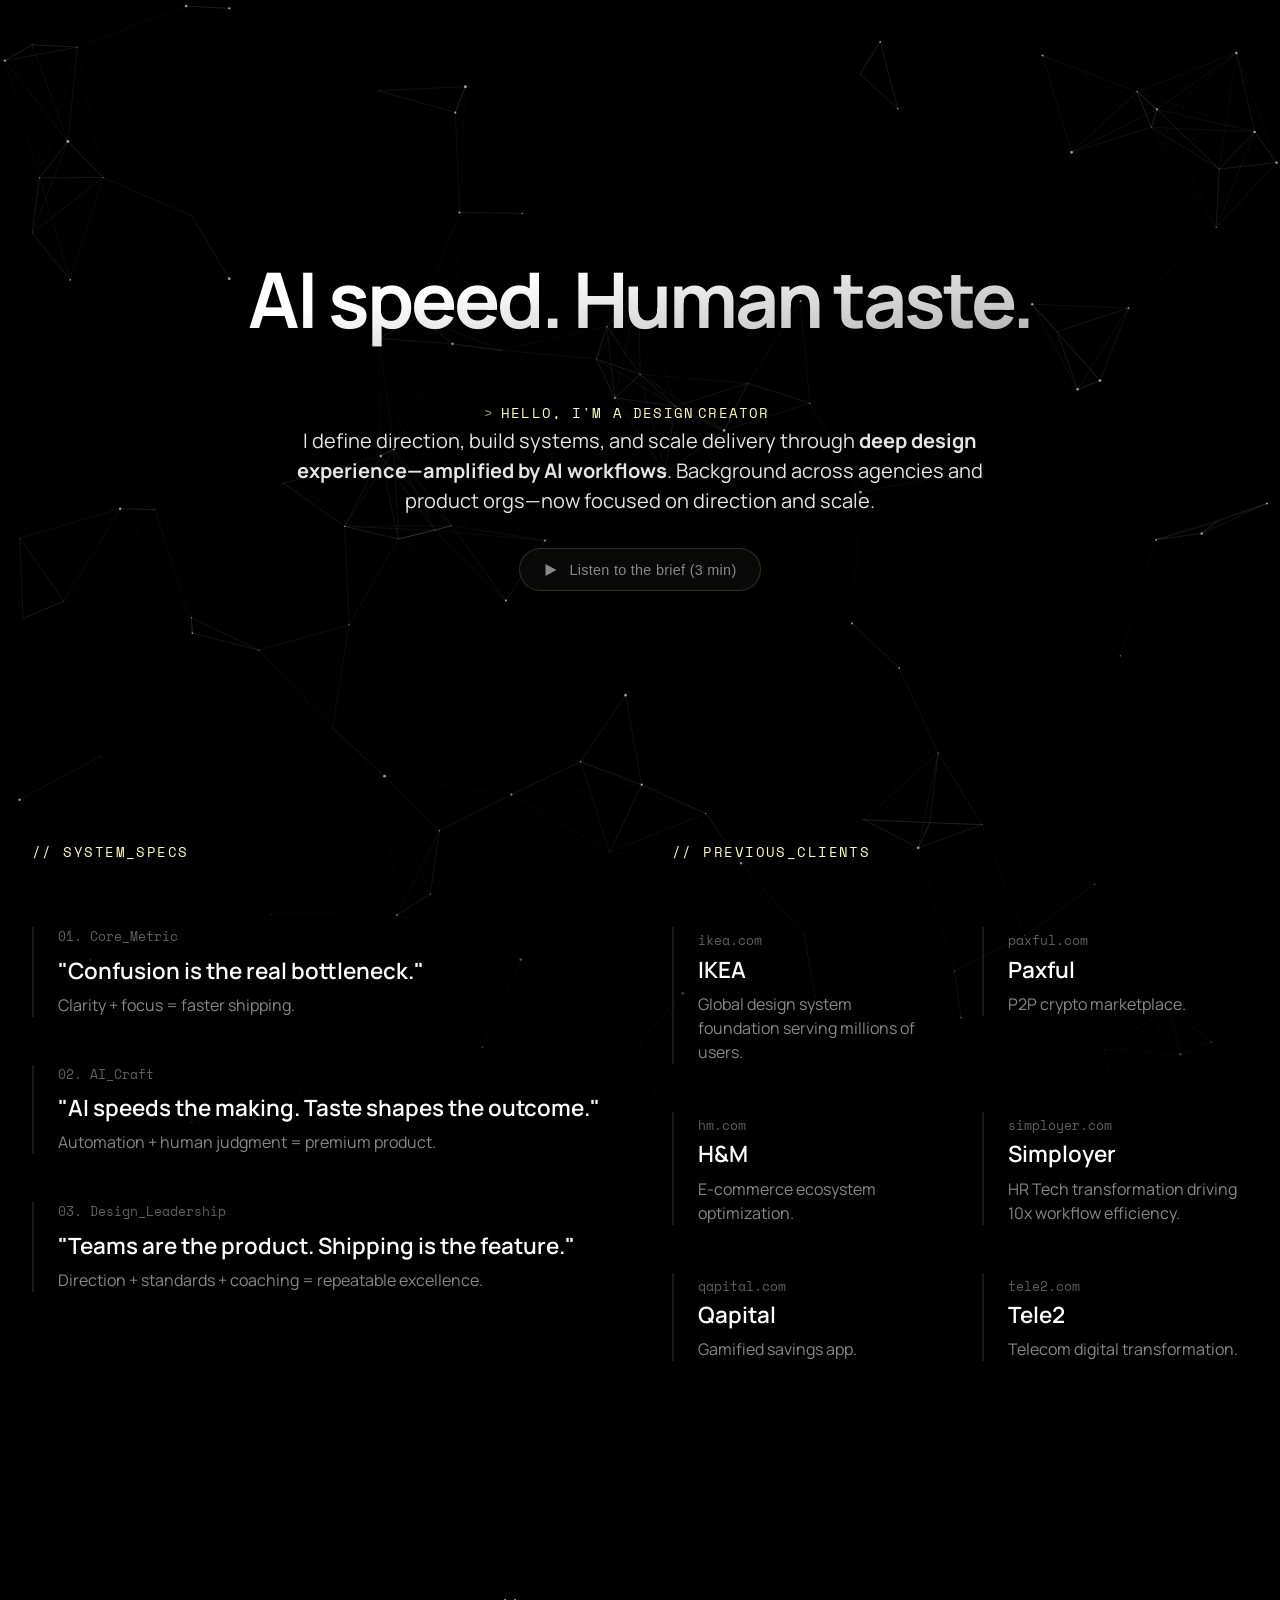
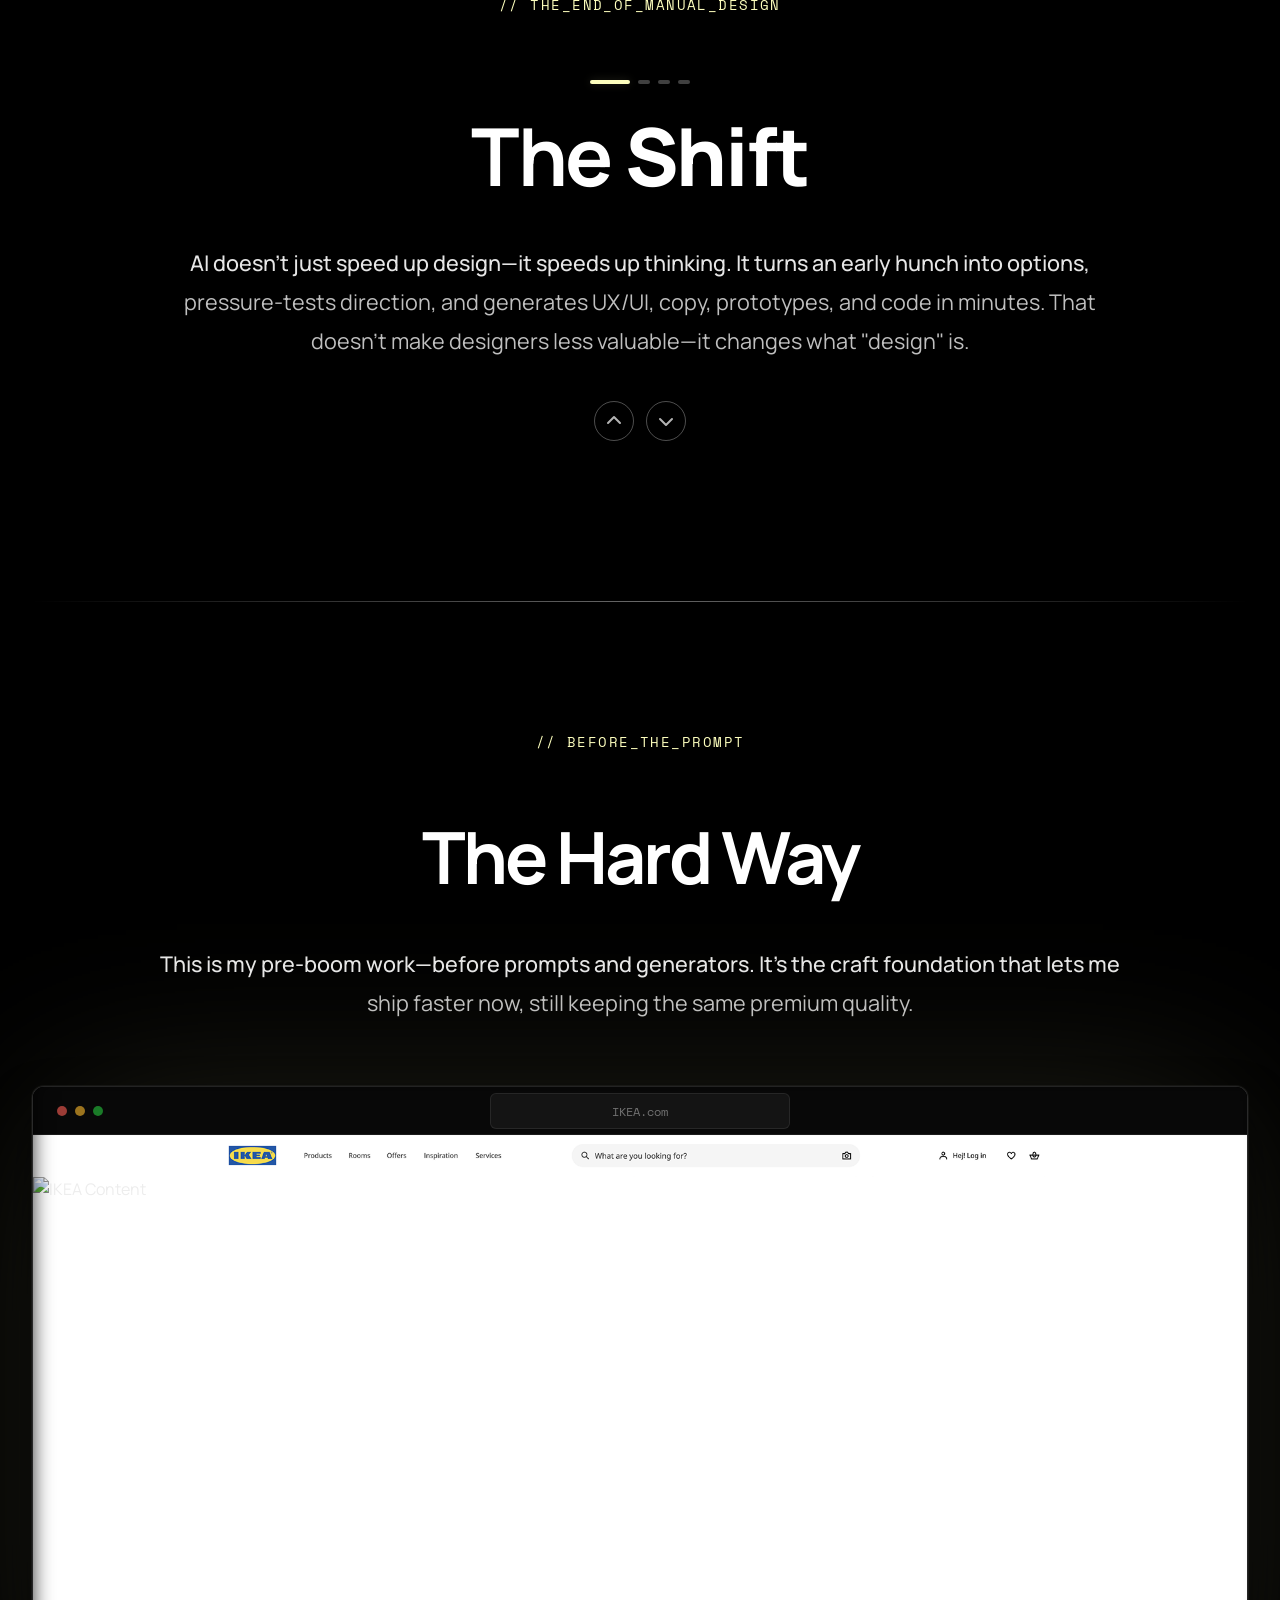
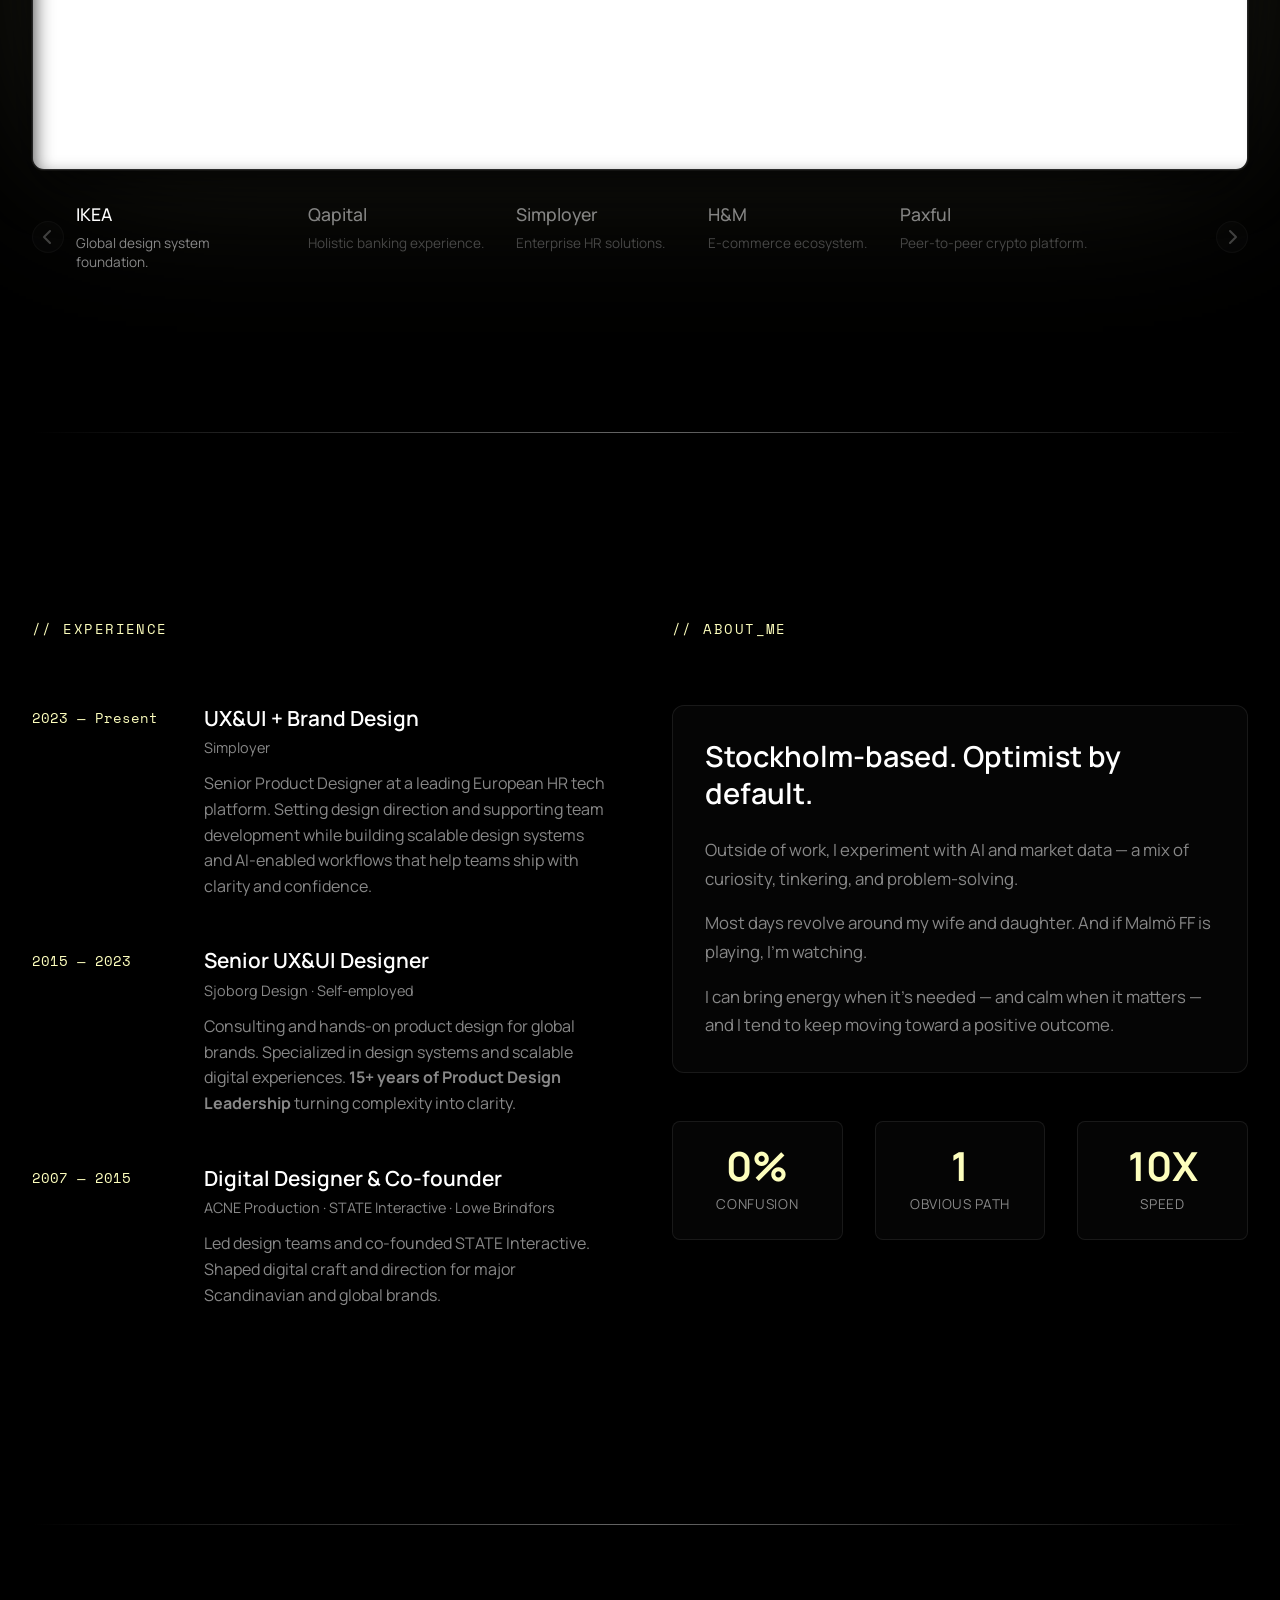
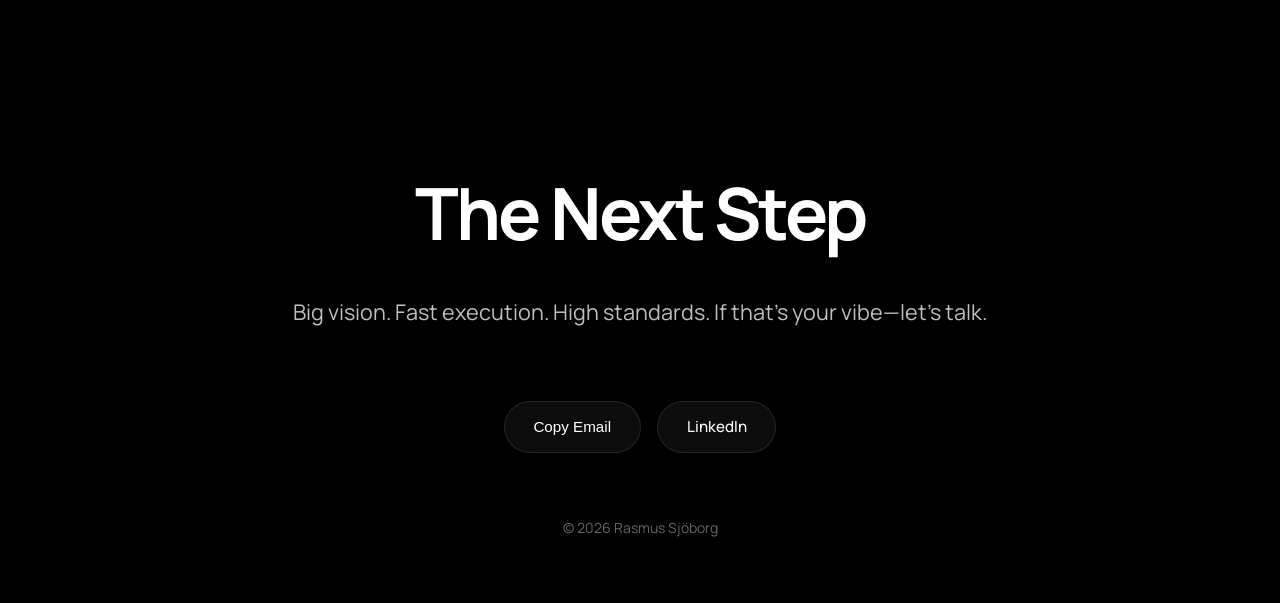
==== commit a5212846: "Fix IKEA case study layout - display at native resolution with proper container sizing" ====
--- a/index.html
+++ b/index.html
@@ -40,7 +40,7 @@
         href="https://fonts.googleapis.com/css2?family=Manrope:wght@300;400;500;600;700&family=Space+Mono:ital,wght@0,400;0,700;1,400&display=swap"
         rel="stylesheet">
 
-    <link rel="stylesheet" href="style.css?v=17">
+    <link rel="stylesheet" href="style.css?v=19">
 </head>
 
 <body>
@@ -199,6 +199,14 @@
                 <span class="mono-label">// THE_END_OF_MANUAL_DESIGN</span>
             </div>
 
+            <!-- Pill Indicator (Centered Top) -->
+            <div class="pill-indicator-centered">
+                <div class="pill active" data-index="0"></div>
+                <div class="pill" data-index="1"></div>
+                <div class="pill" data-index="2"></div>
+                <div class="pill" data-index="3"></div>
+            </div>
+
             <!-- Carousel Container -->
             <div class="carousel-container">
                 <div class="carousel-slides">
@@ -250,24 +258,23 @@
                         </p>
                     </div>
                 </div>
-
-                <!-- Navigation Stack (Right Side) -->
-                <div class="carousel-nav-stack">
-                    <!-- Previous (Up - Backwards) -->
-                    <button class="carousel-arrow carousel-arrow-prev" aria-label="Previous slide">
-                        <svg width="20" height="20" viewBox="0 0 20 20" fill="none" xmlns="http://www.w3.org/2000/svg">
-                            <path d="M4 12L10 6L16 12" stroke="currentColor" stroke-width="2" stroke-linecap="round"
-                                stroke-linejoin="round" />
-                        </svg>
-                    </button>
-                    <!-- Next (Down - Forwards) -->
-                    <button class="carousel-arrow carousel-arrow-next" aria-label="Next slide">
-                        <svg width="20" height="20" viewBox="0 0 20 20" fill="none" xmlns="http://www.w3.org/2000/svg">
-                            <path d="M4 8L10 14L16 8" stroke="currentColor" stroke-width="2" stroke-linecap="round"
-                                stroke-linejoin="round" />
-                        </svg>
-                    </button>
-                </div>
+            </div>
+
+            <!-- Navigation Arrows (Below Slides) -->
+            <div class="carousel-nav-stack">
+                <button class="carousel-arrow carousel-arrow-prev" aria-label="Previous slide">
+                    <svg width="20" height="20" viewBox="0 0 20 20" fill="none" xmlns="http://www.w3.org/2000/svg">
+                        <path d="M4 12L10 6L16 12" stroke="currentColor" stroke-width="2" stroke-linecap="round"
+                            stroke-linejoin="round" />
+                    </svg>
+                </button>
+
+                <button class="carousel-arrow carousel-arrow-next" aria-label="Next slide">
+                    <svg width="20" height="20" viewBox="0 0 20 20" fill="none" xmlns="http://www.w3.org/2000/svg">
+                        <path d="M4 8L10 14L16 8" stroke="currentColor" stroke-width="2" stroke-linecap="round"
+                            stroke-linejoin="round" />
+                    </svg>
+                </button>
             </div>
         </section>
 
@@ -301,7 +308,7 @@
                 <!-- Media Focus Container (Glass Shell) -->
                 <div class="app-container">
                     <main class="app-stage">
-                        <div class="media-shell active" data-id="ikea">
+                        <div class="media-shell active" data-id="ikea" data-header-height="80">
                             <div class="browser-window">
                                 <div class="browser-top-bar">
                                     <div class="window-controls">
@@ -310,18 +317,22 @@
                                         <span class="control green"></span>
                                     </div>
                                     <div class="address-bar">
-                                        <span class="address-text">ikea.com/se/en/p/renfjaellet...</span>
+                                        <span class="address-text">IKEA.com</span>
                                     </div>
                                 </div>
                                 <div class="browser-content scrollable">
-                                    <div class="browser-placeholder">
-                                        <img src="images/ikea_mattress_long.png" alt="IKEA Mattress Project"
-                                            class="browser-img">
-                                    </div>
-                                </div>
-                            </div>
-                        </div>
-                        <div class="media-shell" data-id="qapital">
+                                    <div class="browser-sticky-header">
+                                        <img src="images/ikea-header.png" alt="IKEA Navigation"
+                                            class="browser-header-img">
+                                    </div>
+                                    <div class="browser-scroll-content">
+                                        <img src="images/ikea-content.png" alt="IKEA Content"
+                                            class="browser-content-img">
+                                    </div>
+                                </div>
+                            </div>
+                        </div>
+                        <div class="media-shell" data-id="qapital" data-header-height="80">
                             <div class="browser-window">
                                 <div class="browser-top-bar">
                                     <div class="window-controls">
@@ -334,13 +345,18 @@
                                     </div>
                                 </div>
                                 <div class="browser-content scrollable">
-                                    <div class="browser-placeholder">
-                                        <img src="images/qapital_long.png" alt="Qapital Project" class="browser-img">
-                                    </div>
-                                </div>
-                            </div>
-                        </div>
-                        <div class="media-shell" data-id="simployer">
+                                    <div class="browser-sticky-header">
+                                        <img src="images/qapital_header.png" alt="Qapital Navigation"
+                                            class="browser-header-img">
+                                    </div>
+                                    <div class="browser-scroll-content">
+                                        <img src="images/qapital_content.png" alt="Qapital Content"
+                                            class="browser-content-img">
+                                    </div>
+                                </div>
+                            </div>
+                        </div>
+                        <div class="media-shell" data-id="simployer" data-header-height="80">
                             <div class="browser-window">
                                 <div class="browser-top-bar">
                                     <div class="window-controls">
@@ -353,14 +369,18 @@
                                     </div>
                                 </div>
                                 <div class="browser-content scrollable">
-                                    <div class="browser-placeholder">
-                                        <img src="images/simployer_long.png" alt="Simployer Project"
-                                            class="browser-img">
-                                    </div>
-                                </div>
-                            </div>
-                        </div>
-                        <div class="media-shell" data-id="hm">
+                                    <div class="browser-sticky-header">
+                                        <img src="images/simployer_header.png" alt="Simployer Navigation"
+                                            class="browser-header-img">
+                                    </div>
+                                    <div class="browser-scroll-content">
+                                        <img src="images/simployer_content.png" alt="Simployer Content"
+                                            class="browser-content-img">
+                                    </div>
+                                </div>
+                            </div>
+                        </div>
+                        <div class="media-shell" data-id="hm" data-header-height="80">
                             <div class="browser-window">
                                 <div class="browser-top-bar">
                                     <div class="window-controls">
@@ -373,13 +393,16 @@
                                     </div>
                                 </div>
                                 <div class="browser-content scrollable">
-                                    <div class="browser-placeholder">
-                                        <img src="images/hm_long.png" alt="H&M Project" class="browser-img">
-                                    </div>
-                                </div>
-                            </div>
-                        </div>
-                        <div class="media-shell" data-id="paxful">
+                                    <div class="browser-sticky-header">
+                                        <img src="images/hm_header.png" alt="H&M Navigation" class="browser-header-img">
+                                    </div>
+                                    <div class="browser-scroll-content">
+                                        <img src="images/hm_content.png" alt="H&M Content" class="browser-content-img">
+                                    </div>
+                                </div>
+                            </div>
+                        </div>
+                        <div class="media-shell" data-id="paxful" data-header-height="80">
                             <div class="browser-window">
                                 <div class="browser-top-bar">
                                     <div class="window-controls">
@@ -392,8 +415,13 @@
                                     </div>
                                 </div>
                                 <div class="browser-content scrollable">
-                                    <div class="browser-placeholder">
-                                        <img src="images/paxful_long.png" alt="Paxful Project" class="browser-img">
+                                    <div class="browser-sticky-header">
+                                        <img src="images/paxful_header.png" alt="Paxful Navigation"
+                                            class="browser-header-img">
+                                    </div>
+                                    <div class="browser-scroll-content">
+                                        <img src="images/paxful_content.png" alt="Paxful Content"
+                                            class="browser-content-img">
                                     </div>
                                 </div>
                             </div>
@@ -566,7 +594,7 @@
         <p class="copyright">&copy; 2026 Rasmus Sjöborg</p>
     </footer>
 
-    <script src="script.js?v=4"></script>
+    <script src="script.js?v=20"></script>
 </body>
 
 </html>
--- a/style.css
+++ b/style.css
@@ -494,6 +494,8 @@
     width: 100%;
     max-width: 1400px;
     margin: 0 auto;
+    position: relative;
+    /* Anchor slide indicator */
 }
 
 /* Ensure app-container fills width */
@@ -627,6 +629,51 @@
     box-shadow: 0 0 10px var(--color-accent-glow);
 }
 
+/* === Pill Progress Indicator === */
+.pill-indicator {
+    display: flex;
+    gap: 6px;
+    align-items: center;
+    margin: 12px 0;
+}
+
+.pill {
+    height: 4px;
+    width: 12px;
+    background: rgba(255, 255, 255, 0.25);
+    border-radius: 3px;
+    cursor: pointer;
+    transition: all 0.3s cubic-bezier(0.16, 1, 0.3, 1);
+}
+
+.pill.active {
+    width: 40px;
+    background: var(--color-accent);
+    box-shadow: 0 0 8px var(--color-accent-glow);
+}
+
+/* === End of Pill Indicator === */
+/* Animation on update */
+@keyframes pulse-glow {
+
+    0%,
+    100% {
+        filter: drop-shadow(0 0 8px var(--color-accent-glow));
+    }
+
+    50% {
+        filter: drop-shadow(0 0 15px var(--color-accent-glow));
+    }
+}
+
+.ring-segment.active.updating {
+    animation: pulse-glow 0.6s ease-out;
+}
+
+.binary-counter.updating {
+    animation: pulse-glow 0.6s ease-out;
+}
+
 /* Media Stage (Shell) */
 .app-stage {
     flex: 1;
@@ -666,6 +713,7 @@
 /* Browser Window Components */
 .browser-window {
     width: 100%;
+    max-width: 1950px;
     height: 100%;
     display: flex;
     flex-direction: column;
@@ -719,21 +767,24 @@
     scrollbar-color: rgba(0, 0, 0, 0.6) transparent;
 }
 
+/* Scrollbar Styling - High Contrast for Portfolio Alignment */
 .browser-content::-webkit-scrollbar {
-    width: 6px;
+    width: 10px;
+    background: #0a0a0a;
 }
 
 .browser-content::-webkit-scrollbar-track {
-    background: transparent;
+    background: #0a0a0a;
 }
 
 .browser-content::-webkit-scrollbar-thumb {
-    background: rgba(0, 0, 0, 0.5);
-    border-radius: 10px;
+    background: var(--color-accent);
+    border-radius: 4px;
+    border: 2px solid #0a0a0a;
 }
 
 .browser-content::-webkit-scrollbar-thumb:hover {
-    background: rgba(0, 0, 0, 0.8);
+    background: #fff;
 }
 
 .browser-content iframe {
@@ -757,6 +808,36 @@
     background: #f4f4f4;
 }
 
+/* Sticky Header Container */
+.browser-sticky-header {
+    position: sticky;
+    top: 0;
+    z-index: 10;
+    width: 100%;
+    background: #fff;
+    overflow: hidden;
+}
+
+.browser-header-img {
+    width: 100%;
+    height: auto;
+    display: block;
+}
+
+/* Scrollable Content Container */
+.browser-scroll-content {
+    width: 100%;
+    background: #fff;
+}
+
+.browser-content-img {
+    width: 100%;
+    height: auto;
+    display: block;
+    transition: transform 0.6s cubic-bezier(0.16, 1, 0.3, 1);
+}
+
+/* Legacy browser-img support (for backward compatibility) */
 .browser-img {
     width: 100%;
     height: auto;
@@ -796,6 +877,10 @@
 }
 
 .browser-window-link:hover .browser-img {
+    transform: scale(1.02);
+}
+
+.browser-window-link:hover .browser-content-img {
     transform: scale(1.02);
 }
 
@@ -1660,6 +1745,14 @@
 }
 
 /* Footer Actions */
+.project-layout {
+    display: flex;
+    gap: 2rem;
+    align-items: flex-start;
+    position: relative;
+    /* Anchor indicator */
+}
+
 .footer-actions {
     display: flex;
     gap: 1rem;
@@ -1805,19 +1898,23 @@
     transition: height 0.4s cubic-bezier(0.25, 1, 0.5, 1);
 }
 
-/* --- Carousel Navigation Stack --- */
+/* --- Pill Indicator (Centered Top) --- */
+.pill-indicator-centered {
+    display: flex;
+    justify-content: center;
+    align-items: center;
+    gap: 8px;
+    margin: 1.25rem auto 1.5rem;
+}
+
+/* --- Carousel Navigation Stack (Below Slides) --- */
 .carousel-nav-stack {
-    position: relative;
+    display: flex;
+    flex-direction: row;
+    align-items: center;
+    gap: 12px;
     margin: 1.25rem auto 0;
-    display: flex;
     justify-content: center;
-    gap: 12px;
-    z-index: 10;
-    right: auto;
-    left: auto;
-    top: auto;
-    bottom: auto;
-    transform: none;
 }
 
 .carousel-slide {
@@ -1968,19 +2065,6 @@
     color: #fff;
     max-width: 1200px;
 }
+
 /* --- IKEA Blue Glow Fix --- */
-/* Overlay white shadow on edges to mask the blue vignette from screenshot */
-.media-shell[data-id="ikea"] .browser-placeholder {
-    position: relative;
-    overflow: hidden; /* Ensure overlay stays within bounds */
-}
-
-.media-shell[data-id="ikea"] .browser-placeholder::after {
-    content: '';
-    position: absolute;
-    inset: 0;
-    pointer-events: none;
-    /* Inset white shadow on left and right edges */
-    box-shadow: inset 15px 0 20px -10px #fff, inset -15px 0 20px -10px #fff;
-    z-index: 2;
-}
+/* Overlay white shadow on edges to mask the blue vignette from screenshot */
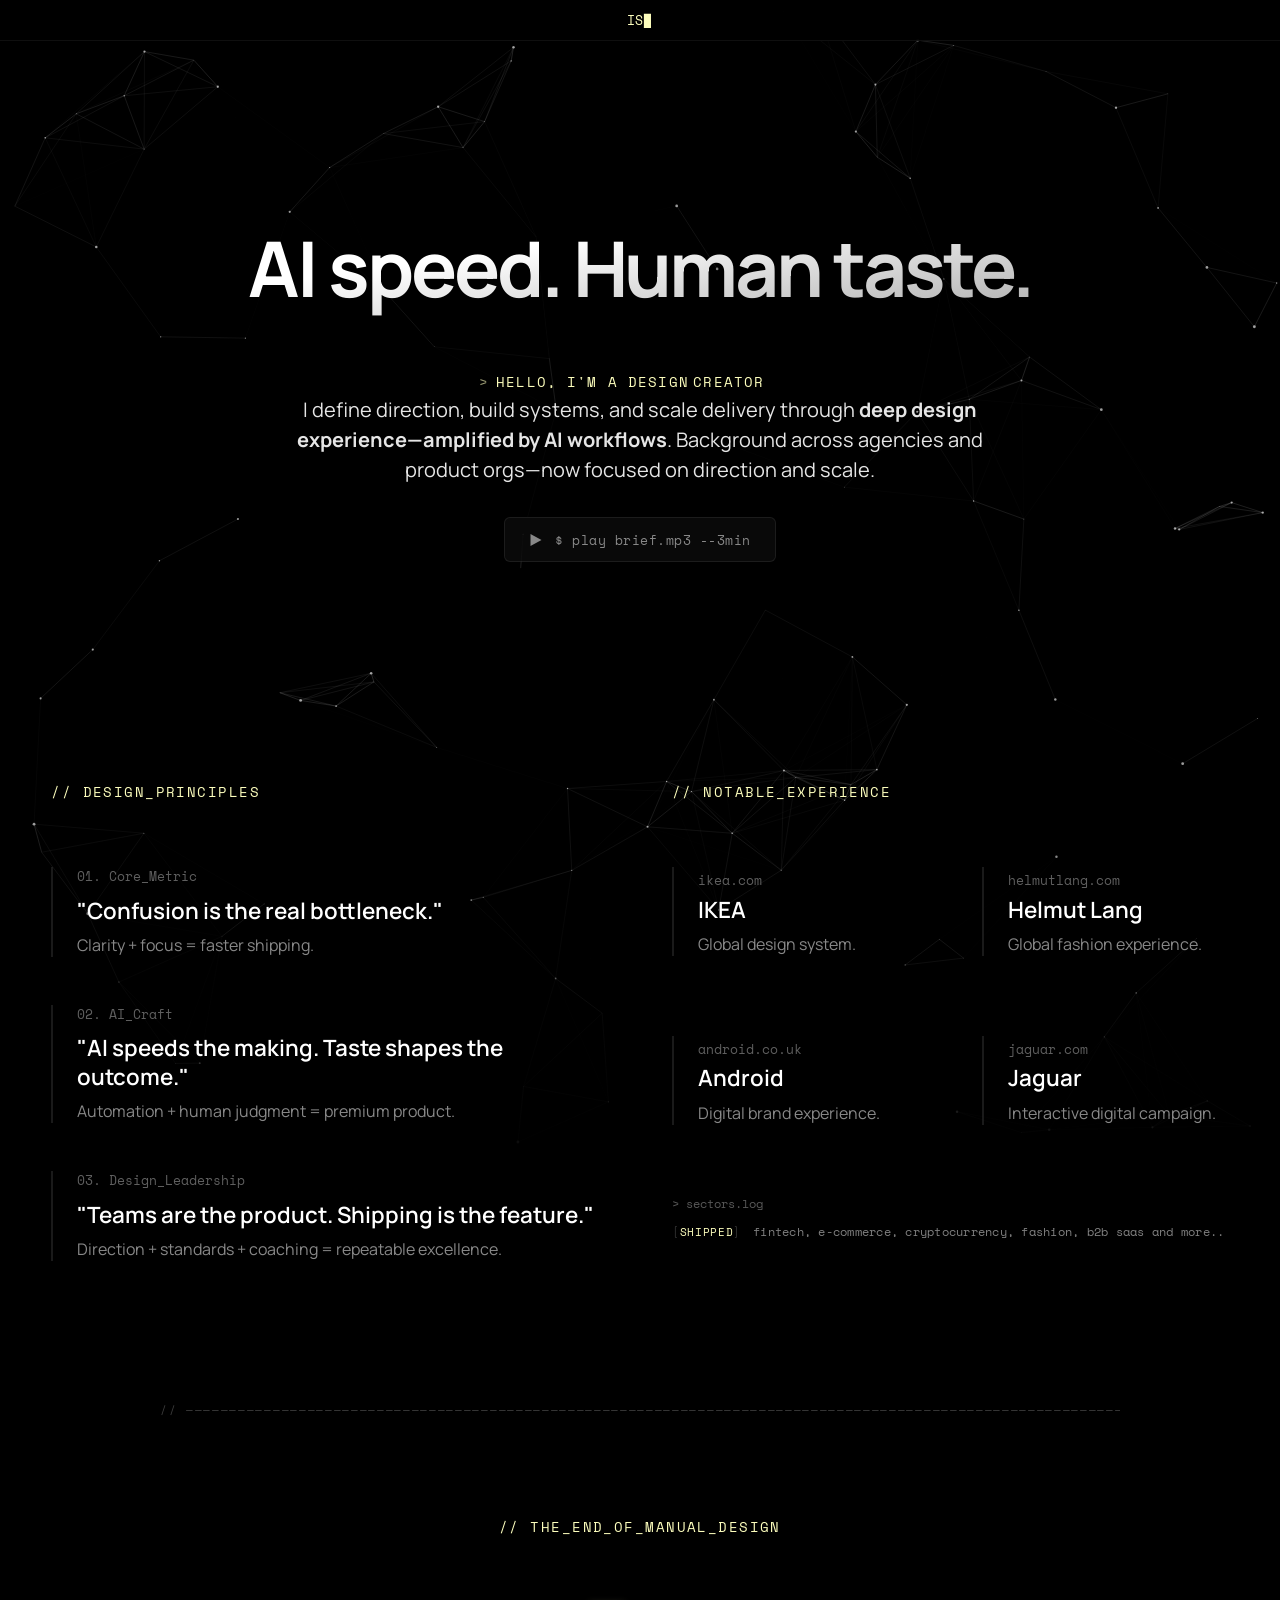
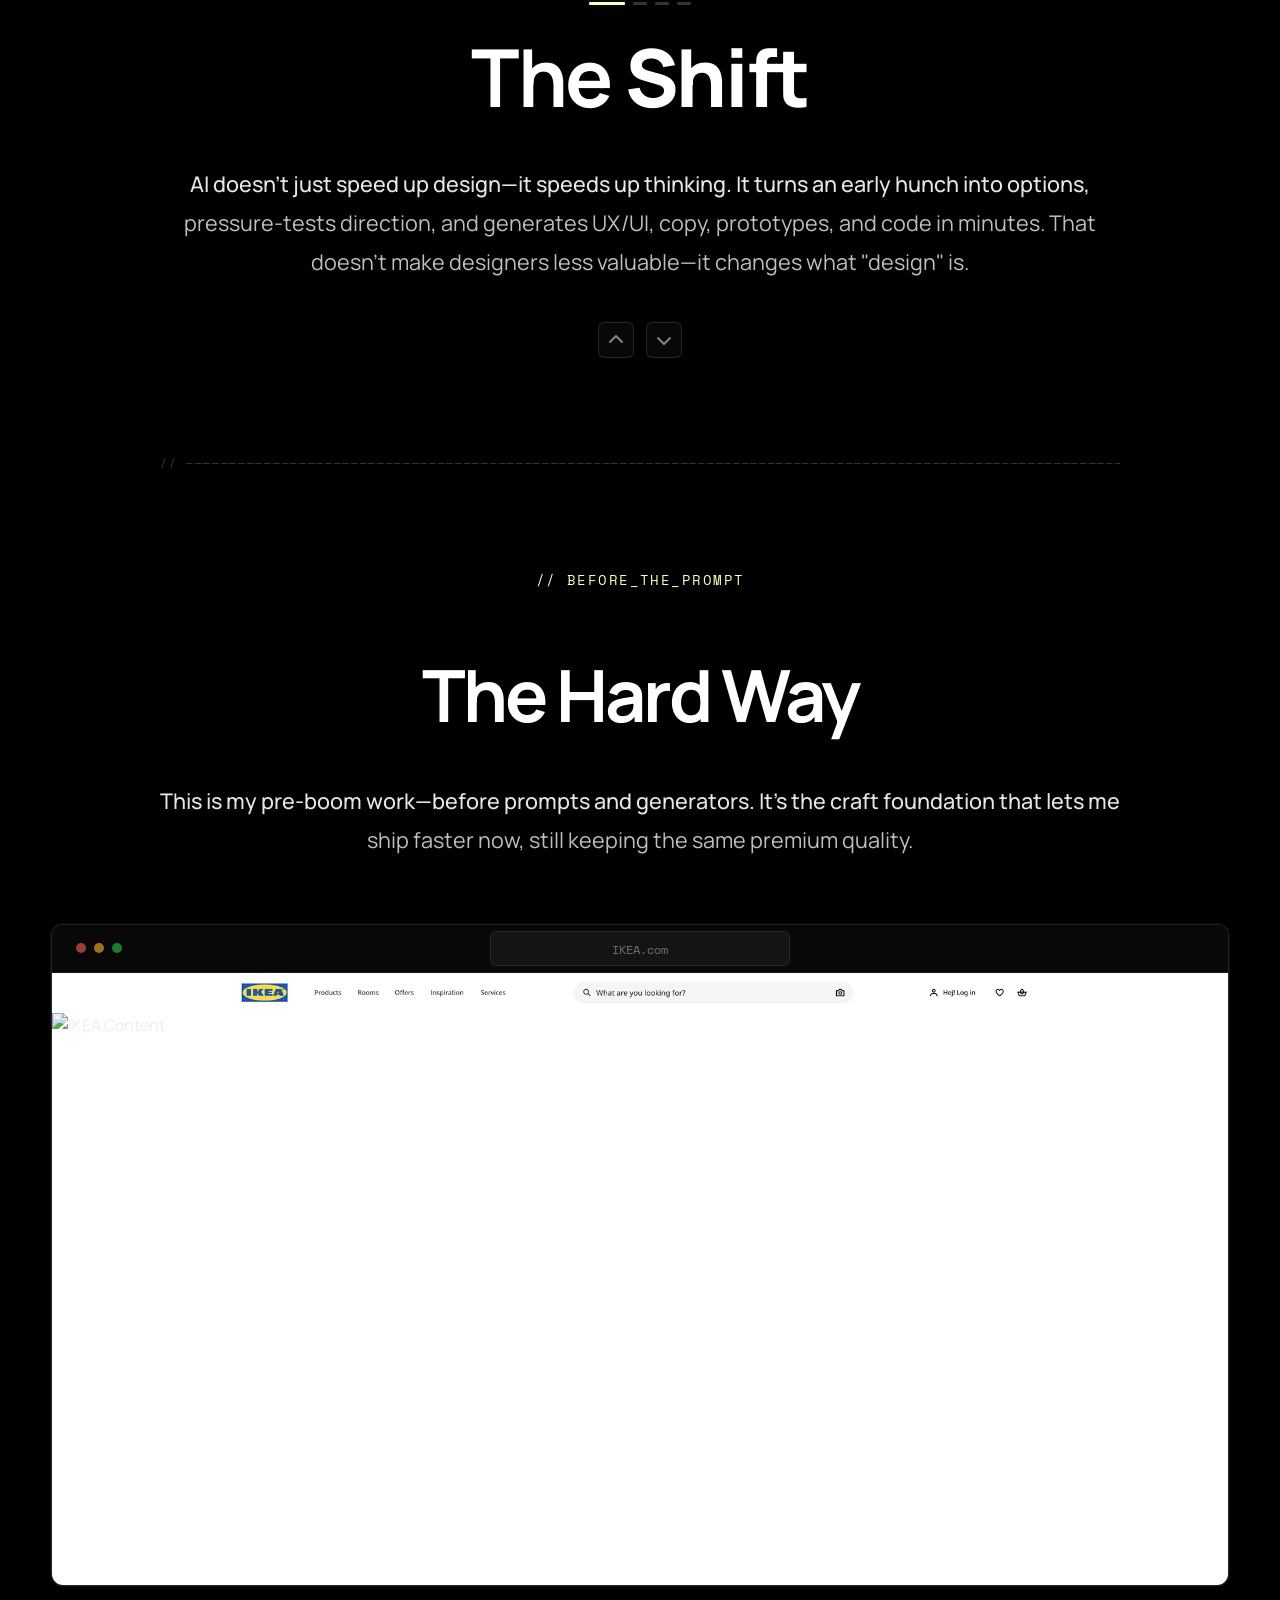
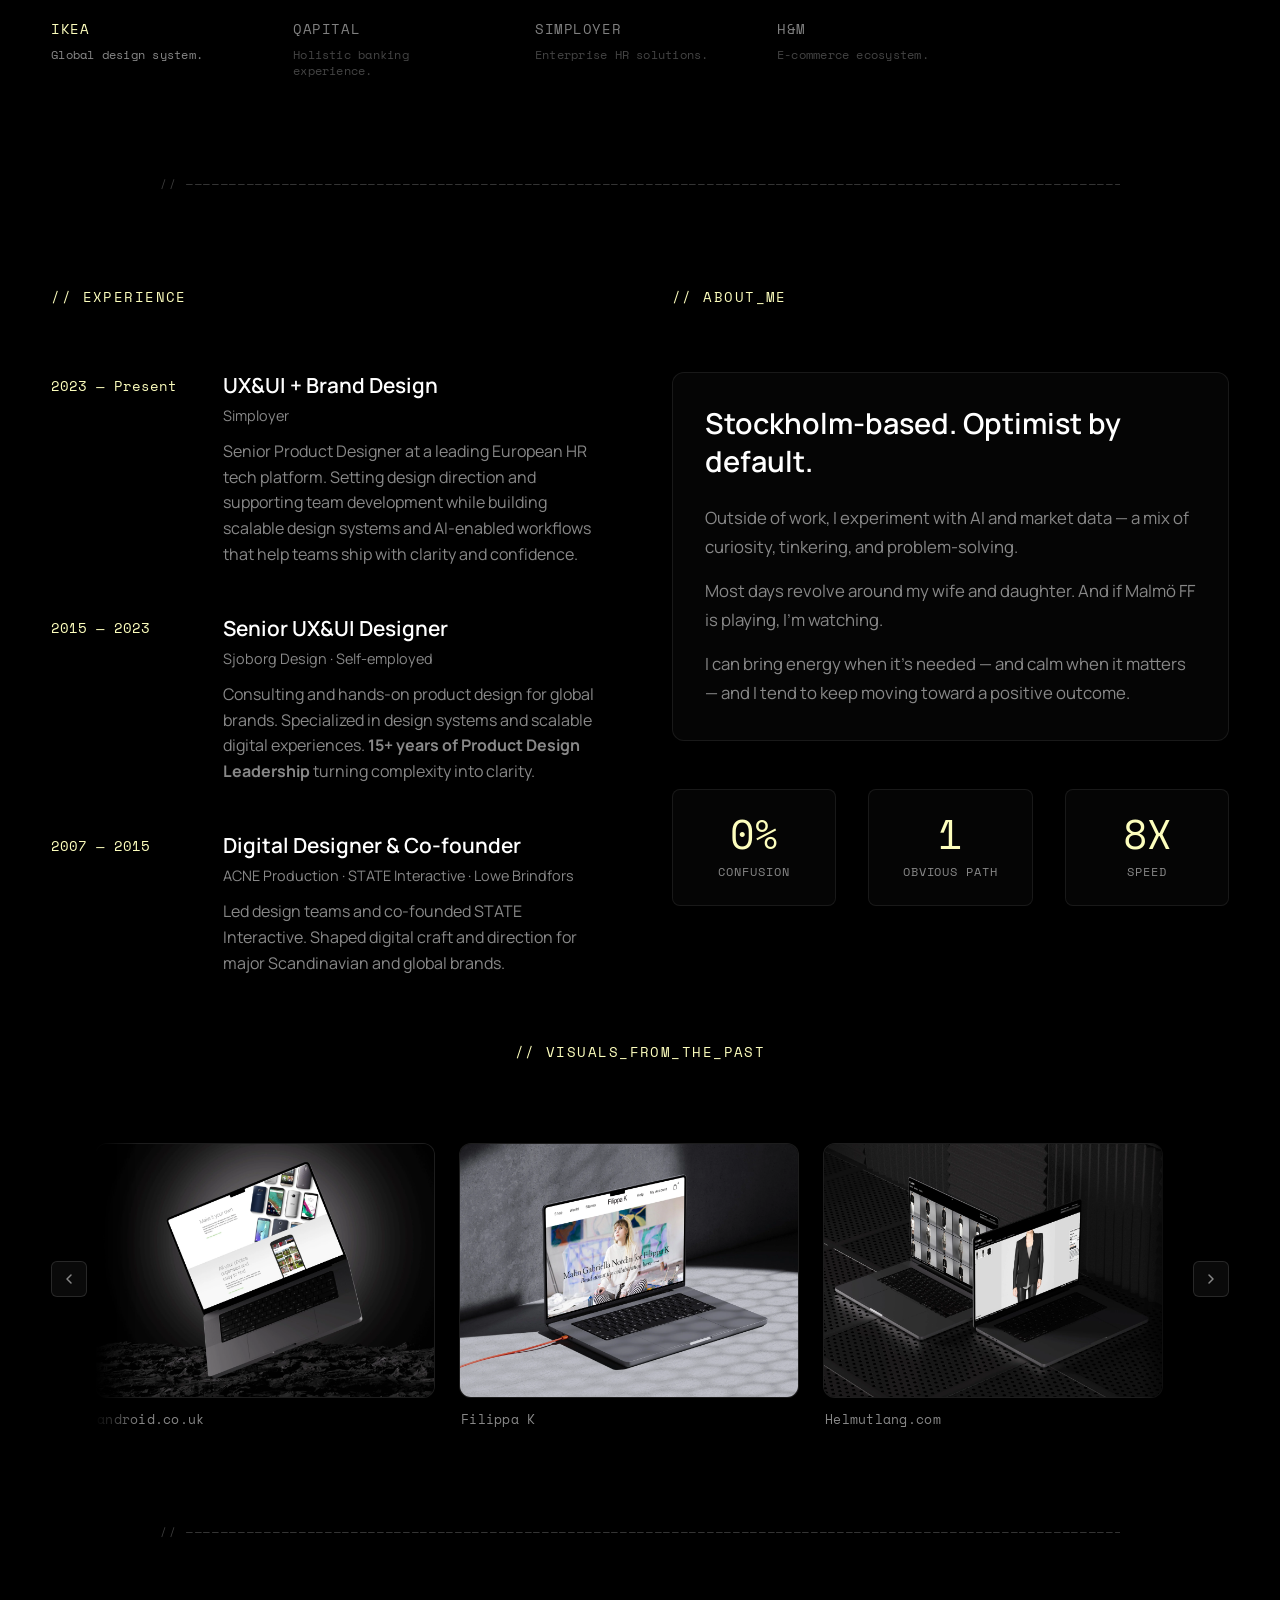
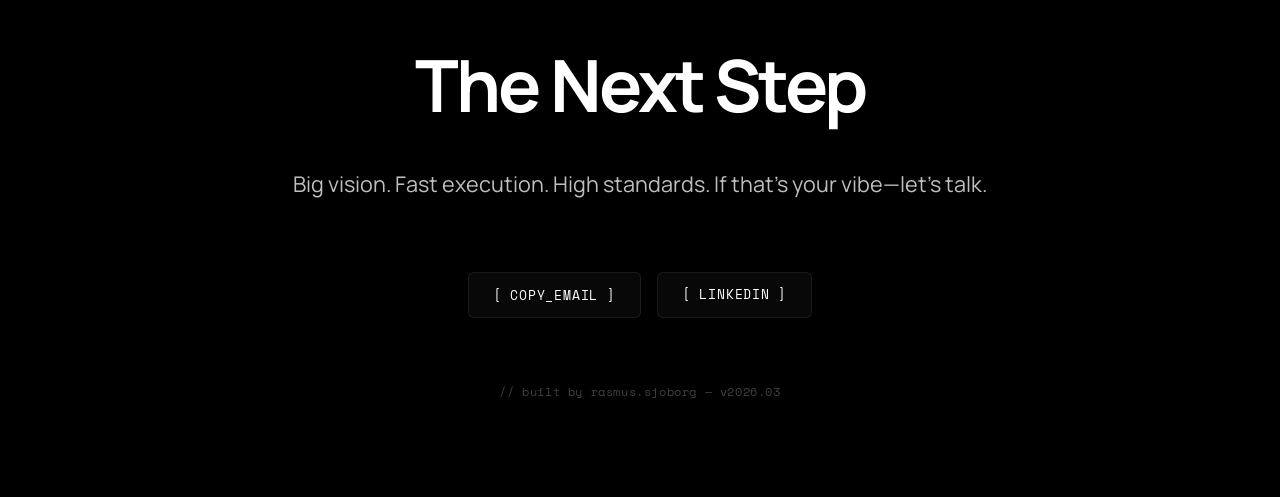
==== commit 7f0755a1: "fix: widen hero rotator for 'Generator', prevent COPY_EMAIL button text wrapping" ====
--- a/index.html
+++ b/index.html
@@ -40,7 +40,7 @@
         href="https://fonts.googleapis.com/css2?family=Manrope:wght@300;400;500;600;700&family=Space+Mono:ital,wght@0,400;0,700;1,400&display=swap"
         rel="stylesheet">
 
-    <link rel="stylesheet" href="style.css?v=19">
+    <link rel="stylesheet" href="style.css?v=23">
 </head>
 
 <body>
@@ -51,10 +51,10 @@
         <div class="audio-progress-bar" id="audioProgressBar"></div>
     </div>
 
-    <!-- Sticky Contact Button (appears on scroll) -->
-    <button class="sticky-contact-btn" id="stickyContactBtn">
-        Contact me
-    </button>
+    <!-- Sticky Terminal Top Bar (appears on scroll) -->
+    <div class="sticky-terminal-bar" id="stickyTerminalBar">
+        <span class="terminal-text" id="terminalText"></span><span class="terminal-cursor">▊</span>
+    </div>
 
 
 
@@ -105,7 +105,7 @@
                             <rect x="8" width="4" height="14" rx="1" fill="currentColor" />
                         </svg>
                     </div>
-                    <span class="audio-text">Listen to the brief (3 min)</span>
+                    <span class="audio-text">$ play brief.mp3 --3min</span>
                 </button>
                 <audio id="heroAudio" src="/audio/rsjo.mp3" preload="metadata"></audio>
             </div>
@@ -118,7 +118,7 @@
                 <!-- Column 1: Philosophy as "System Specs" -->
                 <div class="info-col specs-col">
                     <div class="section-header">
-                        <span class="mono-label">// SYSTEM_SPECS</span>
+                        <span class="mono-label">// DESIGN_PRINCIPLES</span>
                     </div>
 
                     <div class="specs-list">
@@ -145,7 +145,7 @@
                 <!-- Column 2: Experience as "Changelog" -->
                 <div class="info-col changelog-col">
                     <div class="section-header">
-                        <span class="mono-label">// PREVIOUS_CLIENTS</span>
+                        <span class="mono-label">// NOTABLE_EXPERIENCE</span>
                     </div>
 
                     <div class="specs-list clients-grid-flow">
@@ -153,45 +153,46 @@
                         <div class="spec-item">
                             <a href="https://www.ikea.com" target="_blank" class="spec-key client-link-key">ikea.com</a>
                             <h3 class="spec-value">IKEA</h3>
-                            <p class="spec-desc">Global design system foundation serving millions of users.</p>
-                        </div>
-                        <!-- H&M -->
+                            <p class="spec-desc">Global design system.</p>
+                        </div>
+                        <!-- Helmut Lang -->
                         <div class="spec-item">
-                            <a href="https://www.hm.com" target="_blank" class="spec-key client-link-key">hm.com</a>
-                            <h3 class="spec-value">H&M</h3>
-                            <p class="spec-desc">E-commerce ecosystem optimization.</p>
-                        </div>
-                        <!-- Qapital -->
+                            <span class="spec-key client-link-key">helmutlang.com</span>
+                            <h3 class="spec-value">Helmut Lang</h3>
+                            <p class="spec-desc">Global fashion experience.</p>
+                        </div>
+                        <!-- Android -->
                         <div class="spec-item">
-                            <a href="https://www.qapital.com" target="_blank"
-                                class="spec-key client-link-key">qapital.com</a>
-                            <h3 class="spec-value">Qapital</h3>
-                            <p class="spec-desc">Gamified savings app.</p>
-                        </div>
-                        <!-- Paxful -->
+                            <span class="spec-key client-link-key">android.co.uk</span>
+                            <h3 class="spec-value">Android</h3>
+                            <p class="spec-desc">Digital brand experience.</p>
+                        </div>
+                        <!-- Jaguar -->
                         <div class="spec-item">
-                            <a href="https://paxful.com" target="_blank" class="spec-key client-link-key">paxful.com</a>
-                            <h3 class="spec-value">Paxful</h3>
-                            <p class="spec-desc">P2P crypto marketplace.</p>
-                        </div>
-                        <!-- Simployer -->
-                        <div class="spec-item">
-                            <a href="https://www.simployer.com" target="_blank"
-                                class="spec-key client-link-key">simployer.com</a>
-                            <h3 class="spec-value">Simployer</h3>
-                            <p class="spec-desc">HR Tech transformation driving 10x workflow efficiency.</p>
-                        </div>
-                        <!-- Tele2 -->
-                        <div class="spec-item">
-                            <a href="https://www.tele2.com" target="_blank"
-                                class="spec-key client-link-key">tele2.com</a>
-                            <h3 class="spec-value">Tele2</h3>
-                            <p class="spec-desc">Telecom digital transformation.</p>
+                            <span class="spec-key client-link-key">jaguar.com</span>
+                            <h3 class="spec-value">Jaguar</h3>
+                            <p class="spec-desc">Interactive digital campaign.</p>
+                        </div>
+                    </div>
+
+                    <!-- Sectors Log -->
+                    <div class="sectors-log">
+                        <span class="sectors-prompt">&gt; sectors.log</span>
+                        <div class="sectors-line">
+                            <span class="sectors-status active">SHIPPED</span>
+                            <span class="sectors-list">fintech, e-commerce, cryptocurrency, fashion, b2b saas and
+                                more..</span>
                         </div>
                     </div>
                 </div>
             </div>
         </section>
+
+        <!-- System Divider -->
+        <div class="system-boundary">
+            <span class="boundary-terminal">//
+                ——————————————————————————————————————————————————————————————————————————————————————————————————————————————————————————————————————————————————————————————————</span>
+        </div>
 
         <!-- 2. Post AI Section -->
         <section id="post-ai" class="work-section">
@@ -280,7 +281,8 @@
 
         <!-- System Divider -->
         <div class="system-boundary">
-            <div class="boundary-line"></div>
+            <span class="boundary-terminal">//
+                ——————————————————————————————————————————————————————————————————————————————————————————————————————————————————————————————————————————————————————————————————</span>
         </div>
 
         <!-- Script Link -->
@@ -332,7 +334,7 @@
                                 </div>
                             </div>
                         </div>
-                        <div class="media-shell" data-id="qapital" data-header-height="80">
+                        <div class="media-shell" data-id="qapital">
                             <div class="browser-window">
                                 <div class="browser-top-bar">
                                     <div class="window-controls">
@@ -345,13 +347,8 @@
                                     </div>
                                 </div>
                                 <div class="browser-content scrollable">
-                                    <div class="browser-sticky-header">
-                                        <img src="images/qapital_header.png" alt="Qapital Navigation"
-                                            class="browser-header-img">
-                                    </div>
                                     <div class="browser-scroll-content">
-                                        <img src="images/qapital_content.png" alt="Qapital Content"
-                                            class="browser-content-img">
+                                        <img src="images/qapital-content.png" alt="Qapital" class="browser-content-img">
                                     </div>
                                 </div>
                             </div>
@@ -370,11 +367,11 @@
                                 </div>
                                 <div class="browser-content scrollable">
                                     <div class="browser-sticky-header">
-                                        <img src="images/simployer_header.png" alt="Simployer Navigation"
+                                        <img src="images/simployer-header.png" alt="Simployer Navigation"
                                             class="browser-header-img">
                                     </div>
                                     <div class="browser-scroll-content">
-                                        <img src="images/simployer_content.png" alt="Simployer Content"
+                                        <img src="images/simployer-content.png" alt="Simployer Content"
                                             class="browser-content-img">
                                     </div>
                                 </div>
@@ -394,34 +391,10 @@
                                 </div>
                                 <div class="browser-content scrollable">
                                     <div class="browser-sticky-header">
-                                        <img src="images/hm_header.png" alt="H&M Navigation" class="browser-header-img">
+                                        <img src="images/hm-header.png" alt="H&M Navigation" class="browser-header-img">
                                     </div>
                                     <div class="browser-scroll-content">
-                                        <img src="images/hm_content.png" alt="H&M Content" class="browser-content-img">
-                                    </div>
-                                </div>
-                            </div>
-                        </div>
-                        <div class="media-shell" data-id="paxful" data-header-height="80">
-                            <div class="browser-window">
-                                <div class="browser-top-bar">
-                                    <div class="window-controls">
-                                        <span class="control red"></span>
-                                        <span class="control yellow"></span>
-                                        <span class="control green"></span>
-                                    </div>
-                                    <div class="address-bar">
-                                        <span class="address-text">paxful.com</span>
-                                    </div>
-                                </div>
-                                <div class="browser-content scrollable">
-                                    <div class="browser-sticky-header">
-                                        <img src="images/paxful_header.png" alt="Paxful Navigation"
-                                            class="browser-header-img">
-                                    </div>
-                                    <div class="browser-scroll-content">
-                                        <img src="images/paxful_content.png" alt="Paxful Content"
-                                            class="browser-content-img">
+                                        <img src="images/hm-content.png" alt="H&M Content" class="browser-content-img">
                                     </div>
                                 </div>
                             </div>
@@ -431,19 +404,11 @@
 
                 <!-- External Project Picker (Right Side) -->
                 <aside class="project-picker-aside">
-                    <!-- Picker Navigation Arrows -->
-                    <button class="picker-arrow picker-arrow-prev" aria-label="Previous projects">
-                        <svg width="20" height="20" viewBox="0 0 20 20" fill="none" xmlns="http://www.w3.org/2000/svg">
-                            <path d="M4 12L10 6L16 12" stroke="currentColor" stroke-width="2" stroke-linecap="round"
-                                stroke-linejoin="round" />
-                        </svg>
-                    </button>
-
                     <div class="picker-track">
                         <nav class="picker-nav">
                             <button class="nav-item active" data-target="ikea">
                                 <span class="nav-label">IKEA</span>
-                                <span class="nav-desc">Global design system foundation.</span>
+                                <span class="nav-desc">Global design system.</span>
                             </button>
                             <button class="nav-item" data-target="qapital">
                                 <span class="nav-label">Qapital</span>
@@ -457,19 +422,8 @@
                                 <span class="nav-label">H&M</span>
                                 <span class="nav-desc">E-commerce ecosystem.</span>
                             </button>
-                            <button class="nav-item" data-target="paxful">
-                                <span class="nav-label">Paxful</span>
-                                <span class="nav-desc">Peer-to-peer crypto platform.</span>
-                            </button>
                         </nav>
                     </div>
-
-                    <button class="picker-arrow picker-arrow-next" aria-label="Next projects">
-                        <svg width="20" height="20" viewBox="0 0 20 20" fill="none" xmlns="http://www.w3.org/2000/svg">
-                            <path d="M4 8L10 14L16 8" stroke="currentColor" stroke-width="2" stroke-linecap="round"
-                                stroke-linejoin="round" />
-                        </svg>
-                    </button>
                 </aside>
 
             </div>
@@ -477,7 +431,8 @@
 
         <!-- System Divider -->
         <div class="system-boundary">
-            <div class="boundary-line"></div>
+            <span class="boundary-terminal">//
+                ——————————————————————————————————————————————————————————————————————————————————————————————————————————————————————————————————————————————————————————————————</span>
         </div>
 
         <!-- CV & Personal Info Section -->
@@ -552,28 +507,89 @@
 
                         <div class="bio-stats">
                             <div class="stat-item">
-                                <div class="stat-number">0%</div>
+                                <div class="stat-number" data-count="0" data-suffix="%">0%</div>
                                 <div class="stat-label">Confusion</div>
                             </div>
                             <div class="stat-item">
-                                <div class="stat-number">1</div>
+                                <div class="stat-number" data-count="1" data-suffix="">1</div>
                                 <div class="stat-label">Obvious path</div>
                             </div>
                             <div class="stat-item">
-                                <div class="stat-number">10X</div>
+                                <div class="stat-number" data-count="10" data-suffix="X">10X</div>
                                 <div class="stat-label">Speed</div>
                             </div>
                         </div>
                     </div>
                 </div>
+            </div>
+
+            <!-- Visuals from the Past -->
+            <div class="section-header" style="justify-content: center; margin-top: var(--space-lg);">
+                <span class="mono-label">// VISUALS_FROM_THE_PAST</span>
+            </div>
+
+            <div class="visuals-carousel-wrapper">
+                <button class="visuals-arrow visuals-arrow-prev" id="visualsPrev" aria-label="Previous">
+                    <svg width="16" height="16" viewBox="0 0 16 16" fill="none" xmlns="http://www.w3.org/2000/svg">
+                        <path d="M10 12L6 8L10 4" stroke="currentColor" stroke-width="1.5" stroke-linecap="round"
+                            stroke-linejoin="round" />
+                    </svg>
+                </button>
+                <div class="visuals-carousel" id="visualsCarousel">
+                    <div class="visual-card">
+                        <div class="visual-card-img">
+                            <img src="images/visuals-android.jpg" alt="Android" loading="lazy">
+                        </div>
+                        <span class="visual-card-label">android.co.uk</span>
+                    </div>
+                    <div class="visual-card">
+                        <div class="visual-card-img">
+                            <img src="images/visuals-filippak.jpg" alt="Filippak" loading="lazy">
+                        </div>
+                        <span class="visual-card-label">Filippa K</span>
+                    </div>
+                    <div class="visual-card">
+                        <div class="visual-card-img">
+                            <img src="images/visuals-helmutlang.jpg" alt="Helmut Lang" loading="lazy">
+                        </div>
+                        <span class="visual-card-label">Helmutlang.com</span>
+                    </div>
+                    <div class="visual-card">
+                        <div class="visual-card-img">
+                            <img src="images/visuals-nokia.jpg" alt="Nokia" loading="lazy">
+                        </div>
+                        <span class="visual-card-label">Nokia.com</span>
+                    </div>
+                    <div class="visual-card">
+                        <div class="visual-card-img">
+                            <img src="images/visuals-magnum.jpg" alt="Magnum" loading="lazy">
+                        </div>
+                        <span class="visual-card-label">Magnum</span>
+                    </div>
+                    <div class="visual-card">
+                        <div class="visual-card-img">
+                            <img src="images/visuals-jaguar.jpg" alt="Jaguar X Dua Lipa" loading="lazy">
+                        </div>
+                        <span class="visual-card-label">Jaguar X Dua Lipa</span>
+                    </div>
+                </div>
+                <button class="visuals-arrow visuals-arrow-next" id="visualsNext" aria-label="Next">
+                    <svg width="16" height="16" viewBox="0 0 16 16" fill="none" xmlns="http://www.w3.org/2000/svg">
+                        <path d="M6 4L10 8L6 12" stroke="currentColor" stroke-width="1.5" stroke-linecap="round"
+                            stroke-linejoin="round" />
+                    </svg>
+                </button>
             </div>
         </section>
     </main>
 
     <!-- System Divider -->
     <div class="system-boundary">
-        <div class="boundary-line"></div>
+        <span class="boundary-terminal">//
+            ——————————————————————————————————————————————————————————————————————————————————————————————————————————————————————————————————————————————————————————————————</span>
     </div>
+
+
 
     <footer id="contact">
         <h2 class="footer-title">The Next Step</h2>
@@ -582,19 +598,19 @@
         </p>
         <div class="footer-actions">
             <!-- Email reconstructed in JS to prevent spam -->
-            <button id="emailBtn" class="action-btn" aria-label="Copy Email Address">
-                <span class="btn-text">Copy Email</span>
+            <button id="emailBtn" class="action-btn terminal-btn" aria-label="Copy Email Address">
+                <span class="btn-text">[ COPY_EMAIL ]</span>
             </button>
 
-            <a href="https://www.linkedin.com/in/rasmussjoborg/" target="_blank" class="action-btn"
+            <a href="https://www.linkedin.com/in/rasmussjoborg/" target="_blank" class="action-btn terminal-btn"
                 aria-label="Visit LinkedIn">
-                <span class="btn-text">LinkedIn</span>
+                <span class="btn-text">[ LINKEDIN ]</span>
             </a>
         </div>
-        <p class="copyright">&copy; 2026 Rasmus Sjöborg</p>
+        <p class="copyright">// built by rasmus.sjoborg — v2026.03</p>
     </footer>
 
-    <script src="script.js?v=20"></script>
+    <script src="script.js?v=21"></script>
 </body>
 
 </html>
--- a/style.css
+++ b/style.css
@@ -42,8 +42,8 @@
     --space-sm: 1rem;
     --space-md: 2rem;
     --space-lg: 4rem;
-    --space-xl: 120px;
-    --space-buffer: max(2rem, 2vw);
+    --space-xl: 60px;
+    --space-buffer: max(3rem, 4vw);
 }
 
 * {
@@ -282,12 +282,12 @@
     display: flex;
     align-items: center;
     gap: 12px;
-    padding: 0.8rem 1.5rem;
+    padding: 0.7rem 1.5rem;
     background: rgba(15, 15, 15, 0.6);
     backdrop-filter: blur(16px);
     -webkit-backdrop-filter: blur(16px);
-    border: 1px solid rgba(253, 254, 189, 0.15);
-    border-radius: 999px;
+    border: 1px solid rgba(255, 255, 255, 0.08);
+    border-radius: 6px;
     cursor: pointer;
     transition: all 0.3s ease;
     color: var(--color-text-muted);
@@ -338,9 +338,10 @@
 }
 
 .audio-text {
-    font-size: 0.9rem;
-    font-weight: 500;
-    letter-spacing: 0.02em;
+    font-family: var(--font-mono);
+    font-size: 0.82rem;
+    font-weight: 400;
+    letter-spacing: 0.04em;
 }
 
 /* The "Head of Design" part - Technical & Fun */
@@ -379,7 +380,7 @@
     /* MASK: Hides non-active words */
     vertical-align: bottom;
     position: relative;
-    width: 6.8em;
+    width: 7.5em;
     /* Fixed width to fit largest word "Generator" */
     text-align: left;
 }
@@ -476,14 +477,11 @@
     border-radius: 12px;
     box-shadow:
         0 0 0 1px rgba(255, 255, 255, 0.05),
-        0 20px 50px -10px rgba(0, 0, 0, 0.8),
-        0 0 180px -20px var(--color-accent-glow);
+        0 20px 50px -10px rgba(0, 0, 0, 0.8);
     /* Soft Yellow ambient glow */
     display: flex;
     overflow: hidden;
     position: relative;
-    /* Subtle border gradient reflection */
-    background-image: linear-gradient(to bottom, rgba(255, 255, 255, 0.03), transparent);
 }
 
 /* --- Project Vertical Layout --- */
@@ -524,20 +522,12 @@
 }
 
 .picker-nav {
-    display: flex;
-    flex-direction: row;
-    /* Horizontal */
+    display: grid;
+    grid-template-columns: repeat(5, 1fr);
     gap: 2rem;
-    /* Space between items */
     border: none;
     padding: 0;
     width: 100%;
-    overflow-x: auto;
-    /* Allow scroll */
-    overflow-y: hidden;
-    scrollbar-width: none;
-    scroll-behavior: smooth;
-    -webkit-overflow-scrolling: touch;
 }
 
 /* Hide scrollbar globally */
@@ -587,8 +577,8 @@
     gap: 0.5rem;
     position: relative;
     opacity: 0.5;
-    min-width: 160px;
-    /* Ensure usage of space */
+    flex: 1;
+    min-width: 0;
 }
 
 .nav-item:hover {
@@ -600,18 +590,27 @@
     opacity: 1;
 }
 
+.nav-item.active .nav-label {
+    color: var(--color-accent);
+}
+
 .nav-label {
-    font-size: 1.1rem;
+    font-family: var(--font-mono);
+    font-size: 0.9rem;
     font-weight: 500;
     color: #fff;
+    letter-spacing: 0.04em;
+    text-transform: uppercase;
 }
 
 .nav-desc {
-    font-size: 0.85rem;
+    font-family: var(--font-mono);
+    font-size: 0.72rem;
     line-height: 1.4;
     color: var(--color-text-muted);
     font-weight: 400;
     max-width: 200px;
+    letter-spacing: 0.02em;
 }
 
 /* Active Indicator (Top Bar for horizontal) */
@@ -619,14 +618,12 @@
     content: '';
     position: absolute;
     top: -1rem;
-    /* Above the text */
     left: 0;
     right: auto;
-    width: 40px;
-    /* Short generic dash */
+    width: 32px;
     height: 2px;
     background: var(--color-accent);
-    box-shadow: 0 0 10px var(--color-accent-glow);
+    box-shadow: 0 0 8px var(--color-accent-glow);
 }
 
 /* === Pill Progress Indicator === */
@@ -638,18 +635,18 @@
 }
 
 .pill {
-    height: 4px;
-    width: 12px;
-    background: rgba(255, 255, 255, 0.25);
-    border-radius: 3px;
+    height: 3px;
+    width: 14px;
+    background: rgba(255, 255, 255, 0.2);
+    border-radius: 1px;
     cursor: pointer;
     transition: all 0.3s cubic-bezier(0.16, 1, 0.3, 1);
 }
 
 .pill.active {
-    width: 40px;
+    width: 36px;
     background: var(--color-accent);
-    box-shadow: 0 0 8px var(--color-accent-glow);
+    box-shadow: 0 0 6px var(--color-accent-glow);
 }
 
 /* === End of Pill Indicator === */
@@ -685,15 +682,7 @@
     overflow: hidden;
 }
 
-/* Subtle inner shadow for depth */
-.app-stage::after {
-    content: '';
-    position: absolute;
-    inset: 0;
-    box-shadow: inset 10px 0 20px -10px rgba(0, 0, 0, 0.8);
-    pointer-events: none;
-    z-index: 10;
-}
+/* (removed inner shadow overlay) */
 
 /* Window Controls Overlay */
 .window-header-overlay {
@@ -956,6 +945,65 @@
 }
 
 
+/* Sectors Log (Terminal) */
+.sectors-log {
+    margin-top: 1.25rem;
+    font-family: var(--font-mono);
+    font-size: 0.78rem;
+    line-height: 1.8;
+}
+
+.sectors-prompt {
+    display: block;
+    color: rgba(255, 255, 255, 0.35);
+    margin-bottom: 0.4rem;
+}
+
+.sectors-line {
+    display: flex;
+    align-items: baseline;
+    gap: 0.75rem;
+}
+
+.sectors-status {
+    flex-shrink: 0;
+    letter-spacing: 0.06em;
+    font-size: 0.7rem;
+}
+
+.sectors-status.active {
+    color: var(--color-accent);
+}
+
+.sectors-status.active::before {
+    content: '[';
+    color: rgba(255, 255, 255, 0.2);
+}
+
+.sectors-status.active::after {
+    content: ']';
+    color: rgba(255, 255, 255, 0.2);
+}
+
+.sectors-status.watching {
+    color: var(--color-accent);
+}
+
+.sectors-status.watching::before {
+    content: '[';
+    color: rgba(255, 255, 255, 0.2);
+}
+
+.sectors-status.watching::after {
+    content: ']';
+    color: rgba(255, 255, 255, 0.2);
+}
+
+.sectors-list {
+    color: rgba(255, 255, 255, 0.5);
+    letter-spacing: 0.02em;
+}
+
 /* Info Spread Section (Philosophy + About) */
 .info-spread-section {
     padding: var(--space-xl) var(--space-buffer);
@@ -1039,10 +1087,8 @@
 /* Clients Grid Flow */
 .clients-grid-flow {
     display: grid;
-    /* Force 3 rows, auto columns */
-    grid-template-rows: repeat(3, auto);
-    grid-auto-flow: column;
-    gap: 0 4rem;
+    grid-template-columns: repeat(2, 1fr);
+    gap: 2rem 4rem;
     /* No vertical gap (handled by margin-bottom), wide horizontal gap */
     align-items: start;
 }
@@ -1188,63 +1234,88 @@
 }
 
 .stat-number {
+    font-family: var(--font-mono);
     font-size: 2.5rem;
-    font-weight: 700;
+    font-weight: 300;
     color: var(--color-accent);
     margin-bottom: 0.5rem;
     line-height: 1;
 }
 
 .stat-label {
-    font-size: 0.85rem;
+    font-family: var(--font-mono);
+    font-size: 0.75rem;
     color: var(--color-text-muted);
     font-weight: 400;
     text-transform: uppercase;
-    letter-spacing: 0.05em;
-}
-
-/* Sticky Contact Button - Base Styles */
-.sticky-contact-btn {
+    letter-spacing: 0.08em;
+}
+
+/* Sticky Terminal Top Bar */
+.sticky-terminal-bar {
     position: fixed;
-    top: 2rem;
-    left: 50%;
-    transform: translateX(-50%) translateY(-100px);
+    top: 0;
+    left: 0;
+    right: 0;
     z-index: 1000;
 
-    padding: 1rem 2.5rem;
-    background: rgba(15, 15, 15, 0.6);
-    backdrop-filter: blur(16px);
-    -webkit-backdrop-filter: blur(16px);
-    border: 1px solid rgba(253, 254, 189, 0.15);
-    border-radius: 999px;
-
-    color: #fff;
-    text-decoration: none;
-    font-weight: 600;
-    font-size: 1rem;
+    padding: 0.6rem 1.5rem;
+    background: rgba(0, 0, 0, 0.92);
+    backdrop-filter: blur(12px);
+    -webkit-backdrop-filter: blur(12px);
+    border-bottom: 1px solid rgba(255, 255, 255, 0.06);
+
+    font-family: var(--font-mono);
+    font-size: 0.82rem;
+    color: var(--color-accent);
+    text-transform: uppercase;
 
     cursor: pointer;
-    appearance: none;
-    -webkit-appearance: none;
-
-    box-shadow: 0 4px 20px -10px rgba(0, 0, 0, 0.5);
+    text-align: center;
 
     opacity: 0;
+    transform: translateY(-100%);
     pointer-events: none;
-    transition: all 0.4s cubic-bezier(0.4, 0, 0.2, 1);
-}
-
-.sticky-contact-btn.visible {
+    transition: opacity 0.4s ease, transform 0.4s cubic-bezier(0.4, 0, 0.2, 1);
+}
+
+.sticky-terminal-bar.visible {
     opacity: 1;
+    transform: translateY(0);
     pointer-events: auto;
-    transform: translateX(-50%) translateY(0);
-}
-
-.sticky-contact-btn:hover {
-    color: #fff;
-    border-color: rgba(253, 254, 189, 0.3);
-    box-shadow: 0 6px 30px -10px rgba(0, 0, 0, 0.7);
-    transform: translateX(-50%) translateY(2px);
+}
+
+.sticky-terminal-bar:hover {
+    background: rgba(0, 0, 0, 0.97);
+    border-bottom-color: rgba(253, 254, 189, 0.15);
+}
+
+.sticky-terminal-bar:hover .terminal-text {
+    color: var(--color-text-main);
+}
+
+.terminal-text {
+    transition: color 0.3s ease;
+}
+
+.terminal-cursor {
+    display: inline-block;
+    color: var(--color-accent);
+    animation: terminalBlink 1s step-end infinite;
+    margin-left: 1px;
+    font-size: 0.9em;
+}
+
+@keyframes terminalBlink {
+
+    0%,
+    100% {
+        opacity: 1;
+    }
+
+    50% {
+        opacity: 0;
+    }
 }
 
 /* ========================================
@@ -1365,7 +1436,14 @@
     /* Project Picker */
     /* Project Picker */
     .picker-nav {
+        display: flex;
+        flex-direction: row;
         gap: 1.5rem;
+        overflow-x: auto;
+        overflow-y: hidden;
+        scrollbar-width: none;
+        scroll-behavior: smooth;
+        -webkit-overflow-scrolling: touch;
     }
 
     .nav-item {
@@ -1508,24 +1586,9 @@
 
 /* Sticky Button Mobile Fix: 640px and below */
 @media (max-width: 640px) {
-    .sticky-contact-btn {
-        padding: 0.8rem 1.25rem !important;
-        font-size: 0.85rem !important;
-        top: 1.5rem !important;
-        bottom: auto !important;
-        left: auto !important;
-        right: 1.5rem !important;
-        transform: translateX(0) translateY(-100px) !important;
-        /* Reset X translation and hide above top */
-        opacity: 0.9;
-    }
-
-    .sticky-contact-btn.visible {
-        transform: translateX(0) translateY(0) !important;
-    }
-
-    .sticky-contact-btn:hover {
-        transform: translateX(0) translateY(2px) !important;
+    .sticky-terminal-bar {
+        font-size: 0.75rem;
+        padding: 0.5rem 1rem;
     }
 
     /* Move Audio Progress Bar to Top on Mobile */
@@ -1605,7 +1668,11 @@
     .clients-grid-flow {
         display: flex;
         flex-direction: column;
-        gap: 2rem;
+        gap: 0;
+    }
+
+    .spec-item {
+        margin-bottom: 1.25rem;
     }
 
     /* Remove fixed header styling on mobile */
@@ -1639,6 +1706,78 @@
         font-size: 1.1rem;
         max-width: 100%;
     }
+
+    /* Project Picker - Horizontal scroll on mobile */
+    .picker-nav {
+        display: flex;
+        flex-direction: row;
+        grid-template-columns: unset;
+        gap: 1.5rem;
+        overflow-x: auto;
+        overflow-y: hidden;
+        scrollbar-width: none;
+        scroll-behavior: smooth;
+        -webkit-overflow-scrolling: touch;
+    }
+
+    .nav-item {
+        min-width: max-content;
+        flex: 0 0 auto;
+    }
+
+    .nav-label {
+        font-size: 0.8rem;
+    }
+
+    .nav-desc {
+        font-size: 0.7rem;
+        max-width: 140px;
+    }
+
+    /* Active indicator on mobile */
+    .nav-item.active::before {
+        width: 24px;
+    }
+
+    /* Hero breathing room */
+    .hero-section {
+        padding-left: var(--space-buffer);
+        padding-right: var(--space-buffer);
+    }
+
+    .hero-subtitle {
+        padding-left: 0.5rem;
+        padding-right: 0.5rem;
+    }
+
+    /* Section content padding */
+    .info-spread-section {
+        padding-left: var(--space-buffer);
+        padding-right: var(--space-buffer);
+    }
+
+
+    /* Sectors log - prevent overflow */
+    .sectors-log {
+        word-break: break-word;
+    }
+
+    /* Metrics cards - ensure stacking */
+    .bio-stats {
+        grid-template-columns: repeat(3, 1fr);
+        gap: 1rem;
+    }
+
+    .stat-number {
+        font-size: 1.8rem;
+    }
+
+    /* App container on mobile */
+    .app-container {
+        aspect-ratio: auto;
+        min-height: 280px;
+        height: 350px;
+    }
 }
 
 /* Medium Tablet: 769px - 1024px */
@@ -1714,8 +1853,8 @@
 
 /* Footer */
 footer {
-    padding: var(--space-lg) var(--space-buffer);
-    margin-top: var(--space-xl);
+    padding: 4.5rem var(--space-buffer) 3rem;
+    margin-top: 0;
     display: flex;
     flex-direction: column;
     align-items: center;
@@ -1777,6 +1916,18 @@
     transition: all 0.2s ease;
 }
 
+.action-btn.terminal-btn {
+    border-radius: 6px;
+    font-family: var(--font-mono);
+    font-size: 0.82rem;
+    letter-spacing: 0.06em;
+    text-transform: uppercase;
+    padding: 0.7rem 1.5rem;
+    border: 1px solid rgba(255, 255, 255, 0.08);
+    background: rgba(255, 255, 255, 0.03);
+    white-space: nowrap;
+}
+
 /* Hover State */
 .action-btn:hover {
     background: rgba(255, 255, 255, 0.1);
@@ -1800,8 +1951,11 @@
 
 .copyright {
     margin-top: 2rem;
-    color: rgba(255, 255, 255, 0.4);
-    font-size: 0.875rem;
+    padding-bottom: 3rem;
+    color: rgba(255, 255, 255, 0.25);
+    font-family: var(--font-mono);
+    font-size: 0.75rem;
+    letter-spacing: 0.05em;
 }
 
 /* Animations */
@@ -1838,9 +1992,16 @@
     display: flex;
     align-items: center;
     justify-content: center;
-    padding: 6rem var(--space-buffer) 4rem;
+    padding: 2rem 10rem;
     opacity: 0.8;
     width: 100%;
+}
+
+@media (max-width: 768px) {
+    .system-boundary {
+        justify-content: flex-start;
+        padding: 2rem 1.25rem;
+    }
 }
 
 .boundary-line {
@@ -1848,6 +2009,25 @@
     height: 1px;
     background: linear-gradient(90deg, transparent, rgba(255, 255, 255, 0.5), transparent);
     width: 100%;
+}
+
+.boundary-terminal {
+    font-family: var(--font-mono);
+    font-size: 0.7rem;
+    color: rgba(255, 255, 255, 0.3);
+    letter-spacing: 0.15em;
+    overflow: hidden;
+    white-space: nowrap;
+    display: block;
+    width: 100%;
+    text-overflow: clip;
+    user-select: none;
+}
+
+@media (max-width: 768px) {
+    .boundary-terminal {
+        display: block;
+    }
 }
 
 .boundary-label {
@@ -1973,23 +2153,24 @@
 /* --- Carousel Arrow Buttons --- */
 .carousel-arrow {
     position: relative;
-    width: 40px;
-    height: 40px;
-    border-radius: 50%;
-    border: 1px solid rgba(255, 255, 255, 0.3);
-    background: transparent;
-    color: rgba(255, 255, 255, 0.7);
+    width: 36px;
+    height: 36px;
+    border-radius: 6px;
+    border: 1px solid rgba(255, 255, 255, 0.12);
+    background: rgba(255, 255, 255, 0.03);
+    color: rgba(255, 255, 255, 0.5);
     cursor: pointer;
     display: flex;
     align-items: center;
     justify-content: center;
     transition: all 0.3s ease;
+    font-family: var(--font-mono);
 }
 
 .carousel-arrow:hover {
-    border-color: rgba(255, 255, 255, 0.6);
+    border-color: rgba(253, 254, 189, 0.3);
     background: rgba(255, 255, 255, 0.05);
-    color: #fff;
+    color: var(--color-accent);
 }
 
 /* Clear legacy specific positioning if needed, 
@@ -2067,4 +2248,146 @@
 }
 
 /* --- IKEA Blue Glow Fix --- */
-/* Overlay white shadow on edges to mask the blue vignette from screenshot */+/* Overlay white shadow on edges to mask the blue vignette from screenshot */
+
+/* === Visuals from the Past — Carousel === */
+.visuals-section {
+    padding: 0.5rem 0 0;
+    overflow: hidden;
+}
+
+.visuals-section .section-header {
+    padding: 0 var(--space-buffer);
+}
+
+.visuals-carousel-wrapper {
+    position: relative;
+    width: 100%;
+    display: flex;
+    align-items: center;
+    gap: 0.5rem;
+}
+
+/* Fade edges applied to the carousel itself */
+.visuals-carousel {
+    display: flex;
+    gap: 1.5rem;
+    padding: 1rem 2.5rem 0 2.5rem;
+    overflow-x: auto;
+    scroll-behavior: smooth;
+    scroll-snap-type: x mandatory;
+    cursor: grab;
+    -webkit-overflow-scrolling: touch;
+    flex: 1;
+    /* Hide scrollbar across browsers */
+    scrollbar-width: none;
+    -ms-overflow-style: none;
+    /* Fade edges — starts after padding so first/last labels aren't clipped */
+    mask-image: linear-gradient(to right, transparent 0%, black 4%, black 96%, transparent 100%);
+    -webkit-mask-image: linear-gradient(to right, transparent 0%, black 4%, black 96%, transparent 100%);
+}
+
+.visuals-carousel::-webkit-scrollbar {
+    display: none;
+}
+
+.visuals-carousel:active {
+    cursor: grabbing;
+}
+
+.visual-card {
+    flex: 0 0 340px;
+    scroll-snap-align: start;
+    display: flex;
+    flex-direction: column;
+    gap: 0.75rem;
+    user-select: none;
+}
+
+.visual-card-img {
+    aspect-ratio: 4/3;
+    border-radius: var(--radius-md);
+    overflow: hidden;
+    border: 1px solid rgba(255, 255, 255, 0.08);
+    background: #0a0a0a;
+    transition: all 0.4s cubic-bezier(0.16, 1, 0.3, 1);
+}
+
+.visual-card-img img {
+    width: 100%;
+    height: 100%;
+    object-fit: cover;
+    display: block;
+    transition: transform 0.6s cubic-bezier(0.16, 1, 0.3, 1);
+}
+
+.visual-card:hover .visual-card-img {
+    border-color: rgba(253, 254, 189, 0.2);
+    box-shadow: 0 8px 30px -8px rgba(0, 0, 0, 0.6),
+        0 0 60px -15px var(--color-accent-glow);
+    transform: translateY(-4px);
+}
+
+.visual-card:hover .visual-card-img img {
+    transform: scale(1.03);
+}
+
+.visual-card-label {
+    font-family: var(--font-mono);
+    font-size: 0.8rem;
+    color: var(--color-text-muted);
+    letter-spacing: 0.02em;
+    padding-left: 2px;
+    transition: color 0.3s ease;
+}
+
+.visual-card:hover .visual-card-label {
+    color: var(--color-text-main);
+}
+
+/* Visuals Carousel Arrows */
+.visuals-arrow {
+    flex-shrink: 0;
+    width: 36px;
+    height: 36px;
+    border-radius: 6px;
+    border: 1px solid rgba(255, 255, 255, 0.12);
+    background: rgba(255, 255, 255, 0.04);
+    color: var(--color-text-muted);
+    cursor: pointer;
+    display: flex;
+    align-items: center;
+    justify-content: center;
+    transition: all 0.25s ease;
+    padding: 0;
+}
+
+.visuals-arrow:hover {
+    background: rgba(255, 255, 255, 0.1);
+    border-color: rgba(253, 254, 189, 0.3);
+    color: var(--color-text-main);
+    transform: scale(1.08);
+}
+
+.visuals-arrow:active {
+    transform: scale(0.95);
+}
+
+/* Responsive: smaller cards on mobile */
+@media (max-width: 768px) {
+    .visuals-carousel {
+        gap: 1rem;
+        padding: 1rem 1rem 0 1rem;
+        scroll-snap-type: x mandatory;
+    }
+
+    .visual-card {
+        flex: 0 0 calc(100% - 2rem);
+        scroll-snap-align: center;
+    }
+
+    .visuals-arrow {
+        width: 30px;
+        height: 30px;
+    }
+}
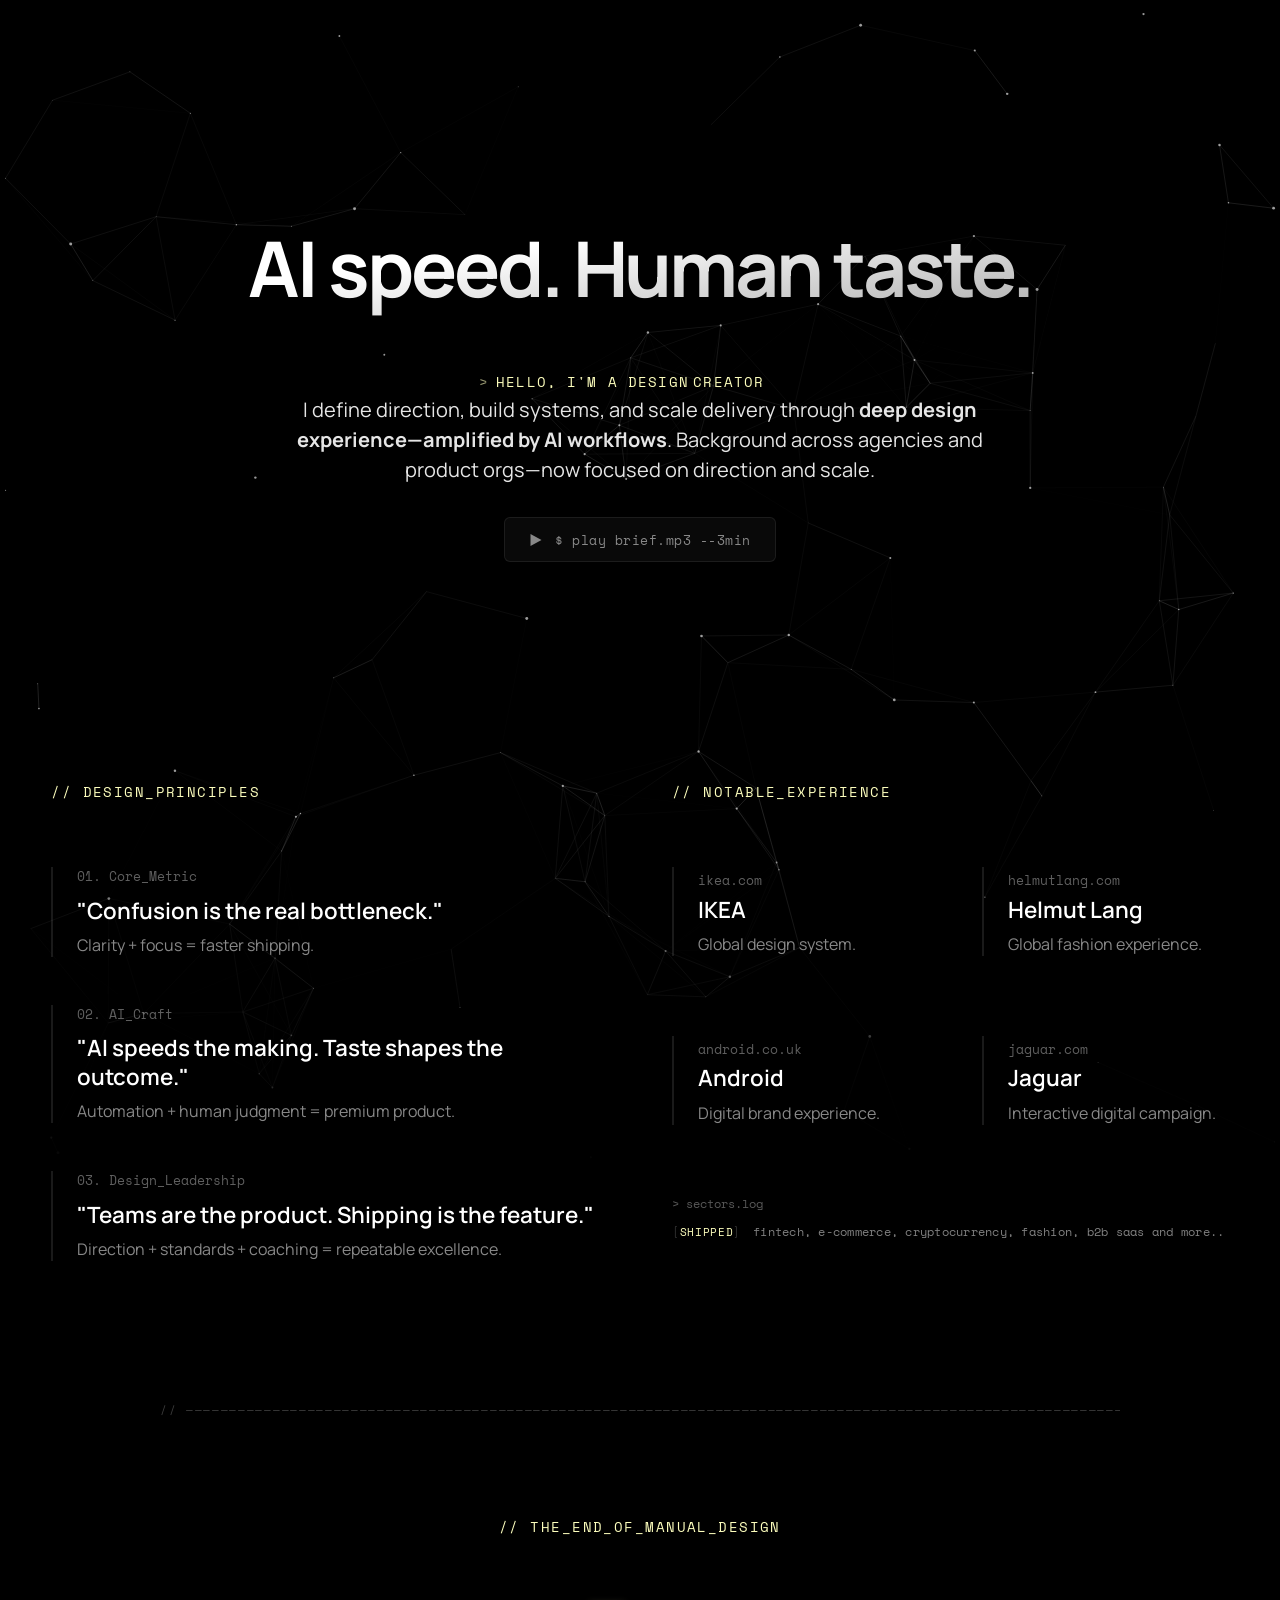
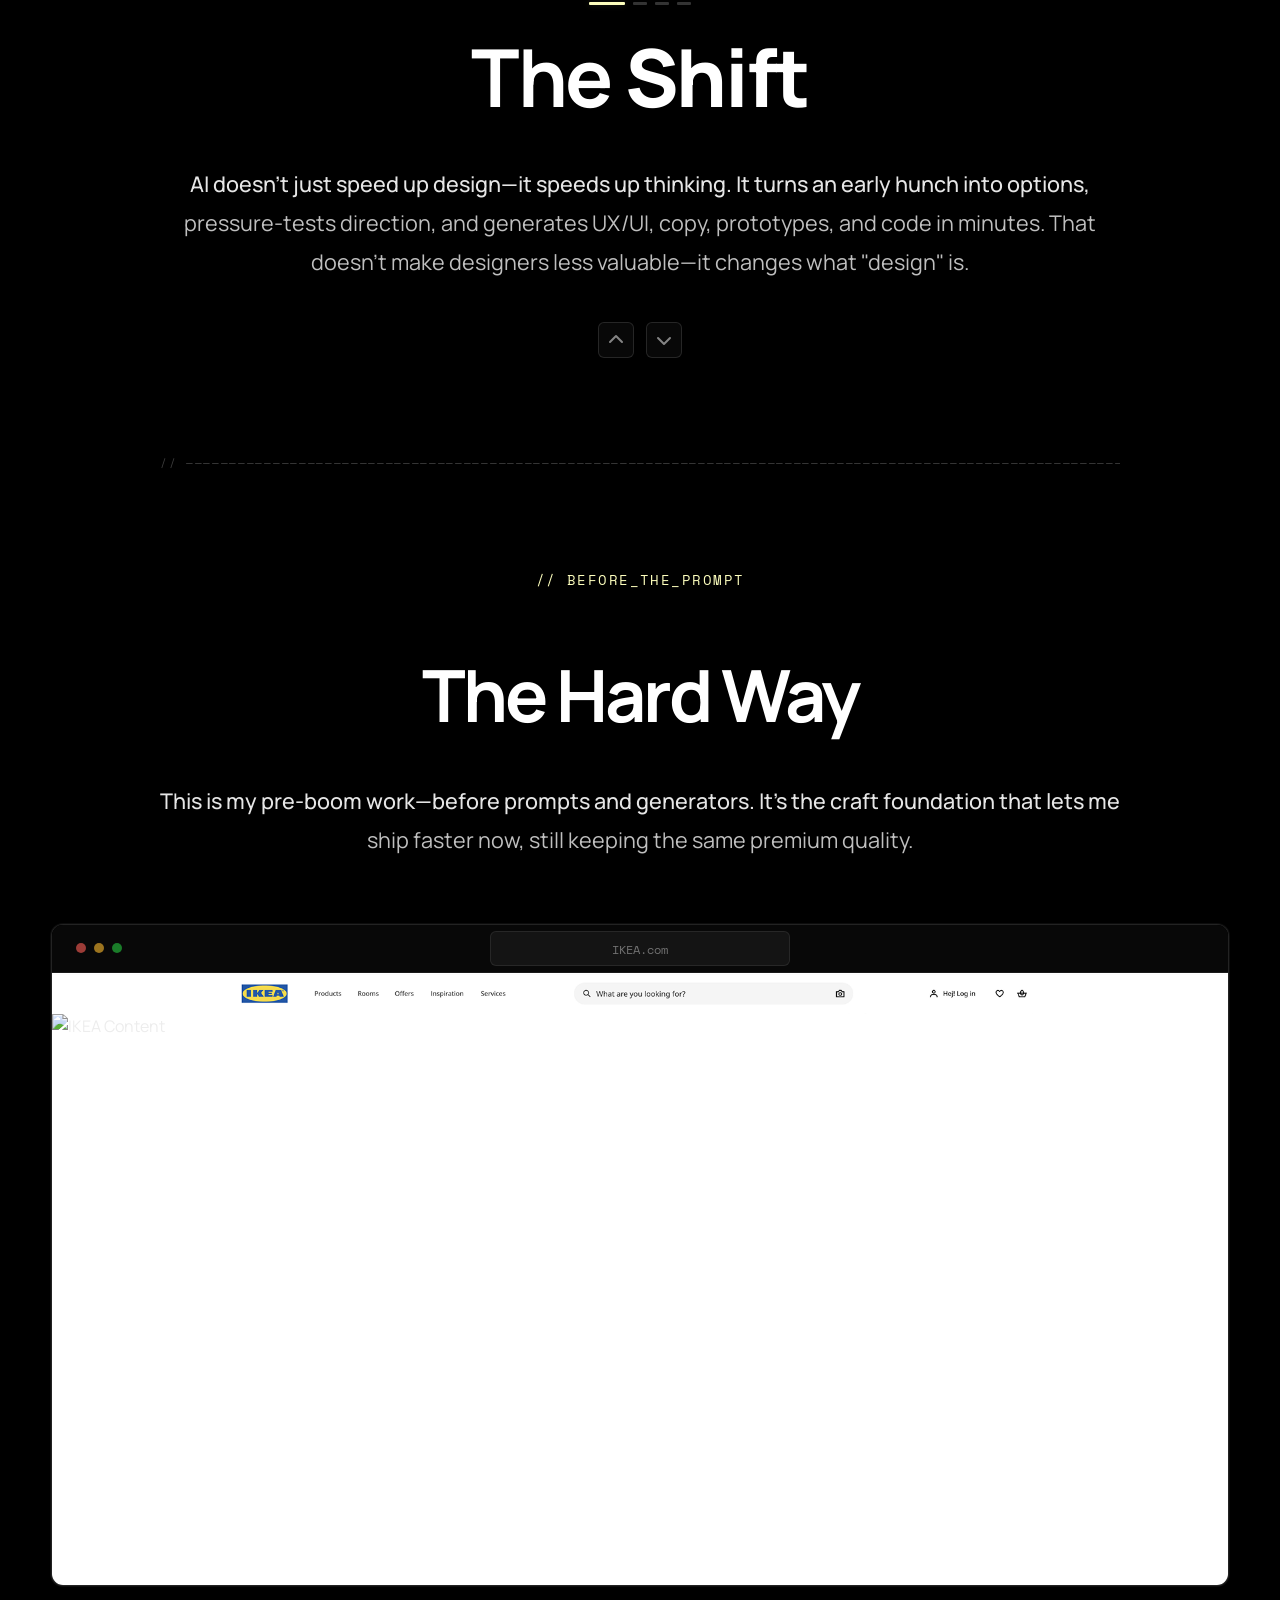
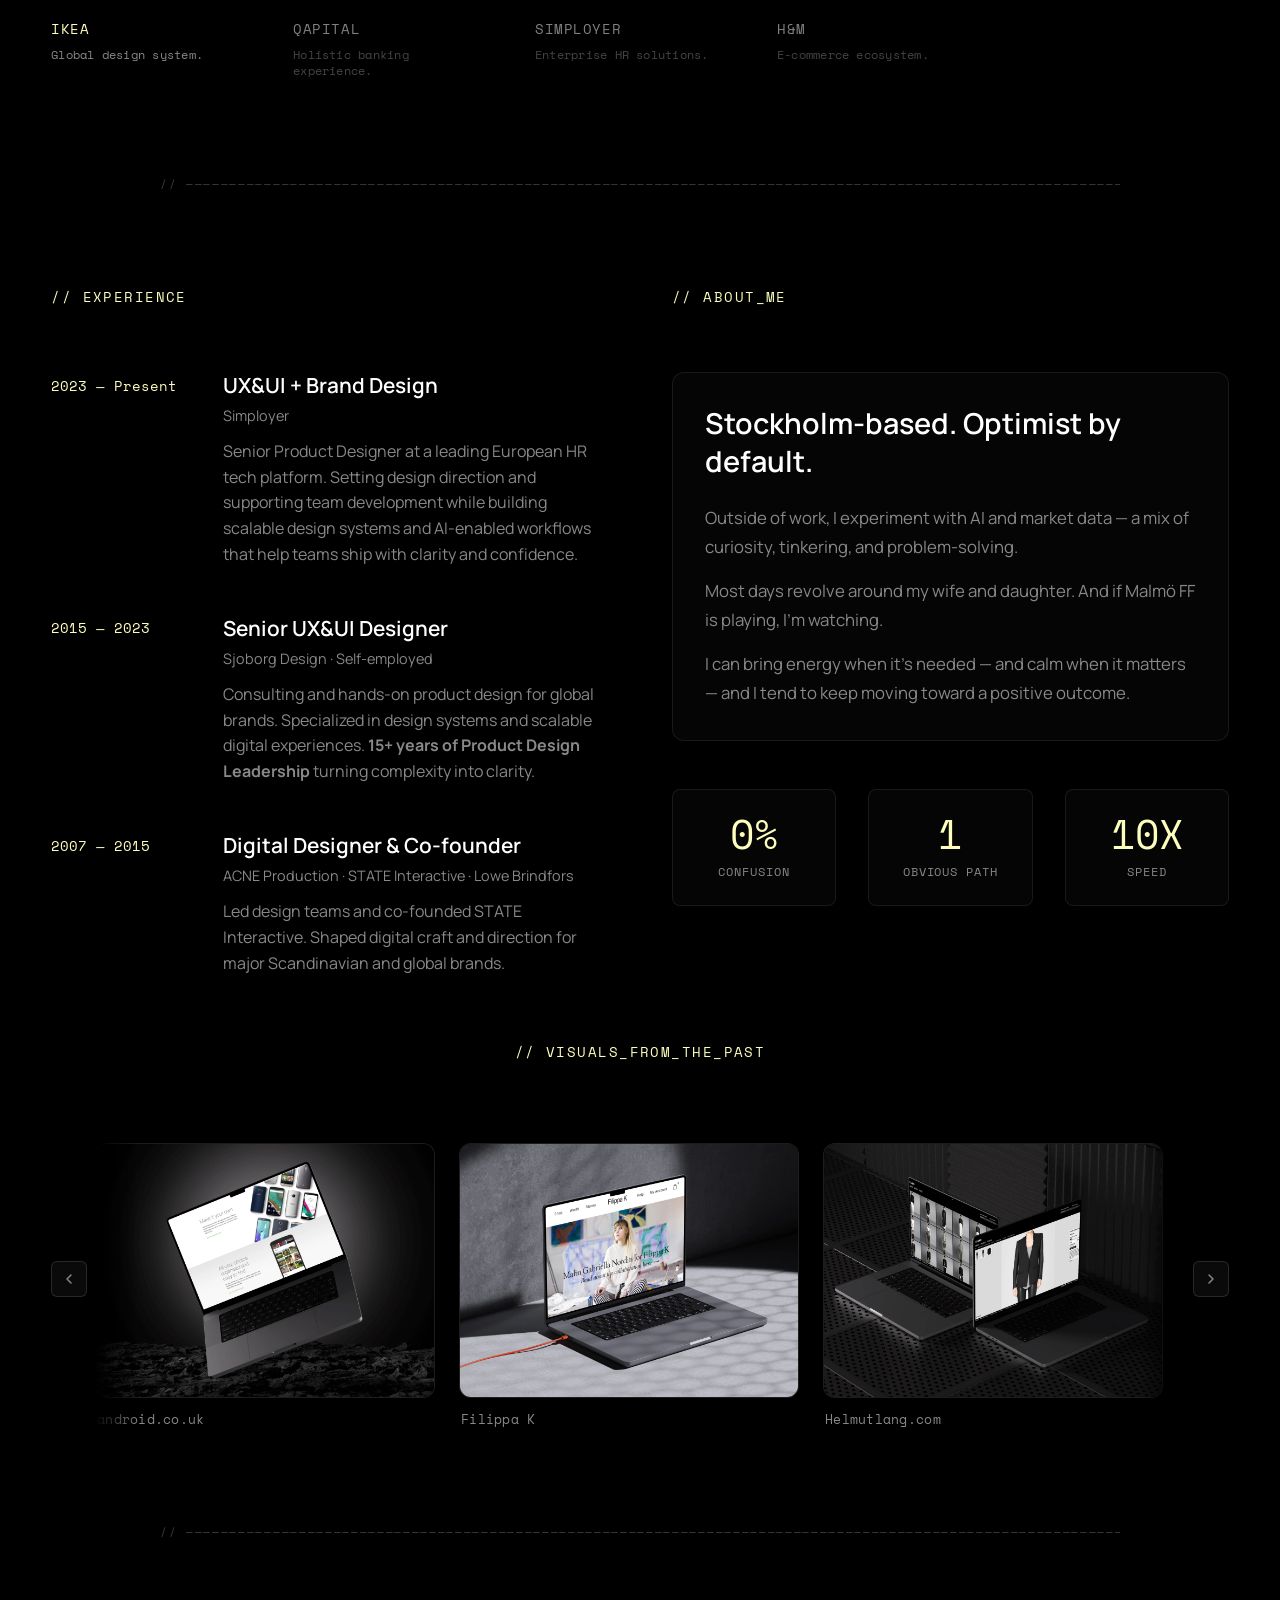
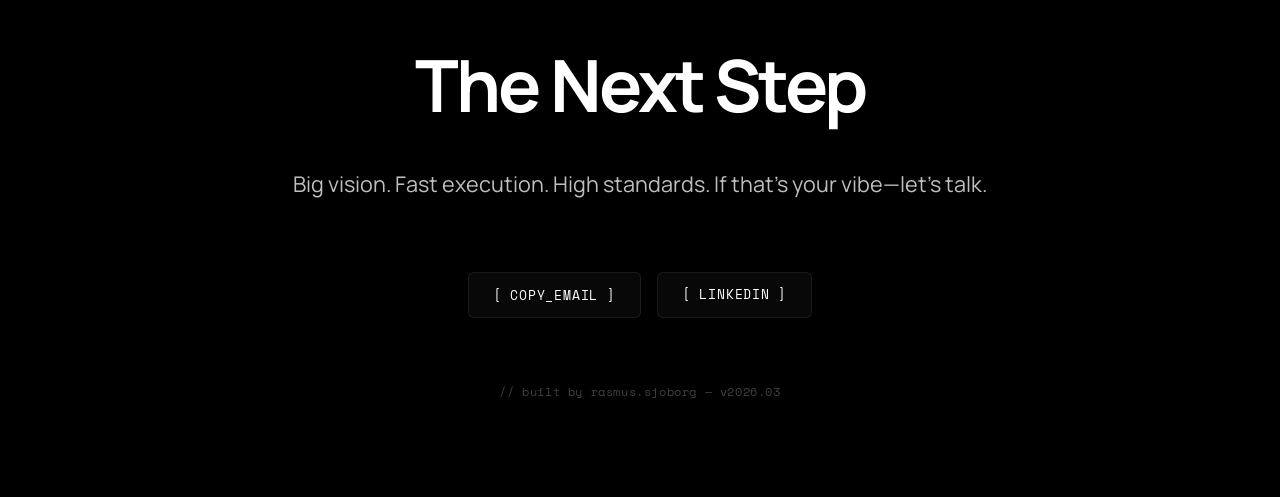
==== commit dcbf8d8b: "fix: pixel gap between browser chrome and sticky header, iOS safe-area for terminal bar" ====
--- a/index.html
+++ b/index.html
@@ -3,7 +3,7 @@
 
 <head>
     <meta charset="UTF-8">
-    <meta name="viewport" content="width=device-width, initial-scale=1.0">
+    <meta name="viewport" content="width=device-width, initial-scale=1.0, viewport-fit=cover">
     <title>RS — AI Speed. Human Taste.</title>
     <meta name="description"
         content="Portfolio of Rasmus Sjöborg, a Head of Design and Product Strategist helping organizations build scalable systems and high-performing teams.">
--- a/style.css
+++ b/style.css
@@ -800,11 +800,12 @@
 /* Sticky Header Container */
 .browser-sticky-header {
     position: sticky;
-    top: 0;
+    top: -1px;
     z-index: 10;
     width: 100%;
     background: #fff;
     overflow: hidden;
+    border-top: 1px solid #fff;
 }
 
 .browser-header-img {
@@ -1254,7 +1255,7 @@
 /* Sticky Terminal Top Bar */
 .sticky-terminal-bar {
     position: fixed;
-    top: 0;
+    top: env(safe-area-inset-top, 0px);
     left: 0;
     right: 0;
     z-index: 1000;
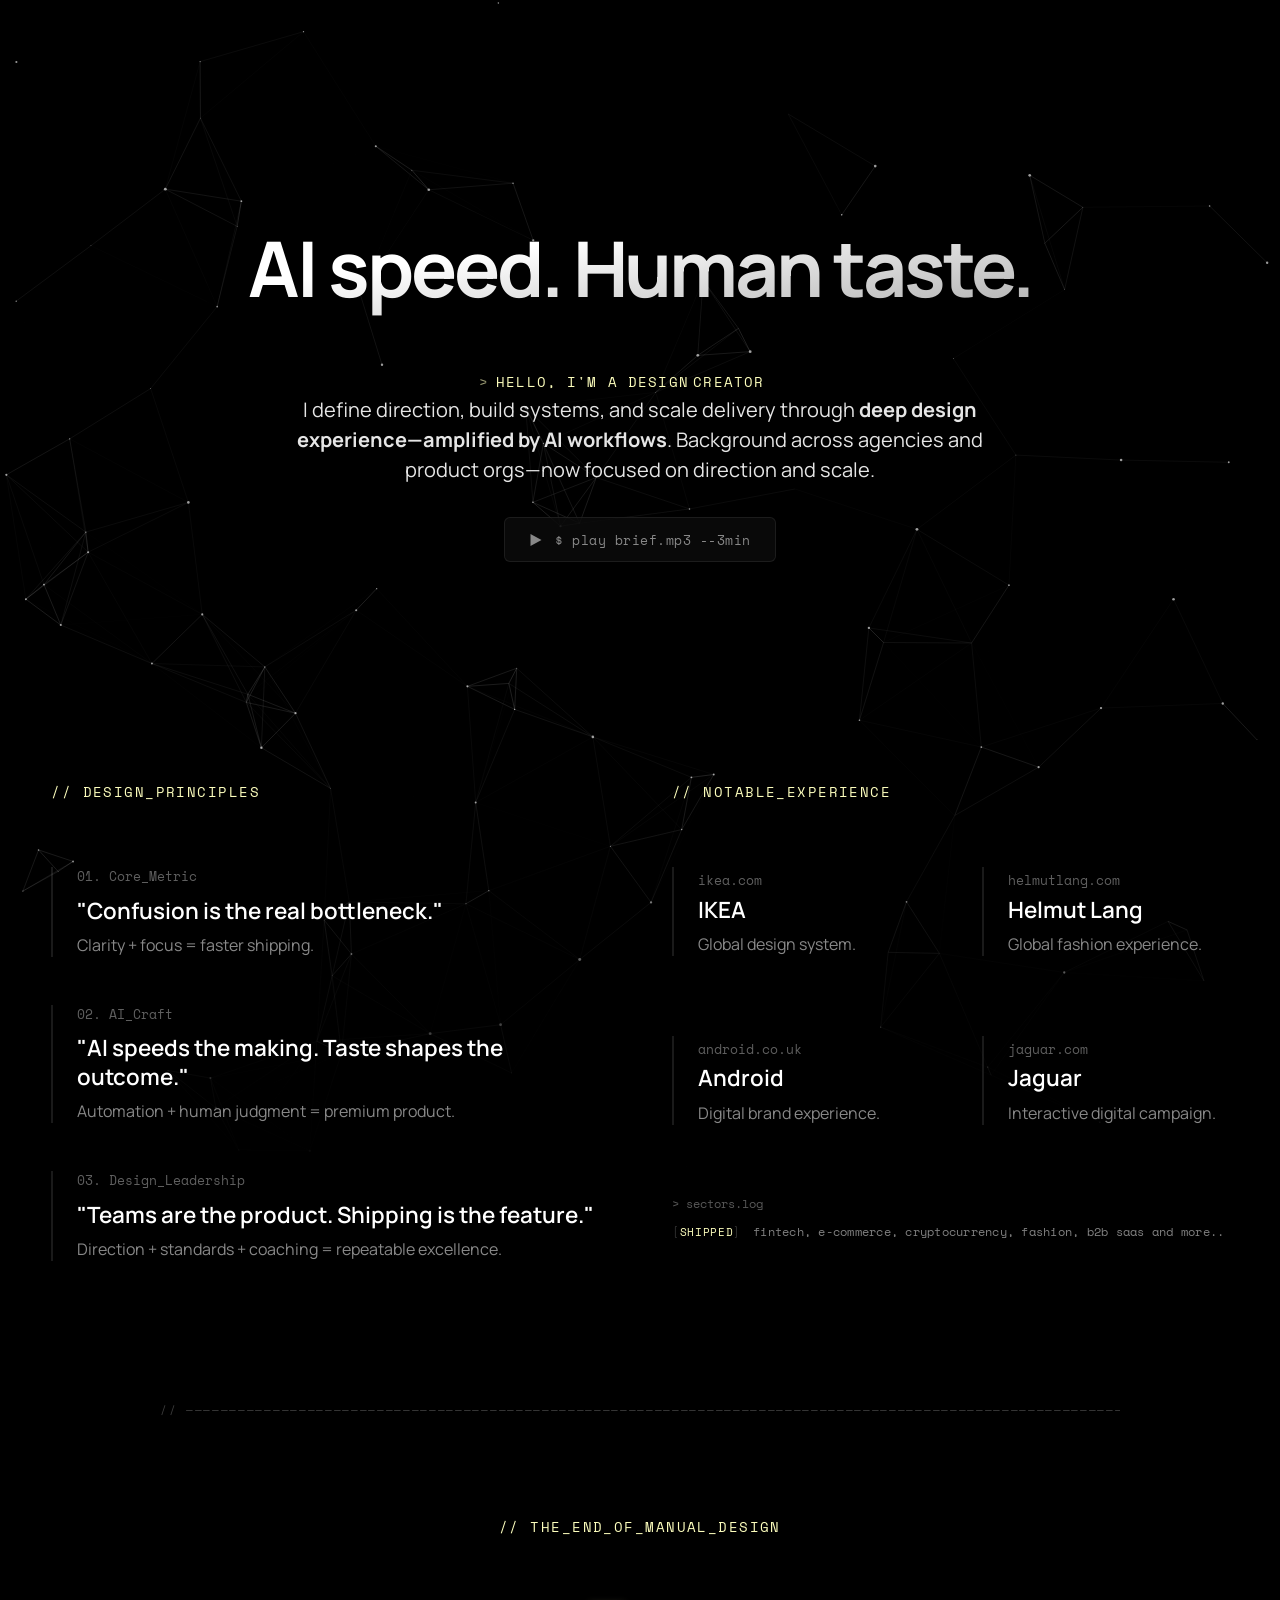
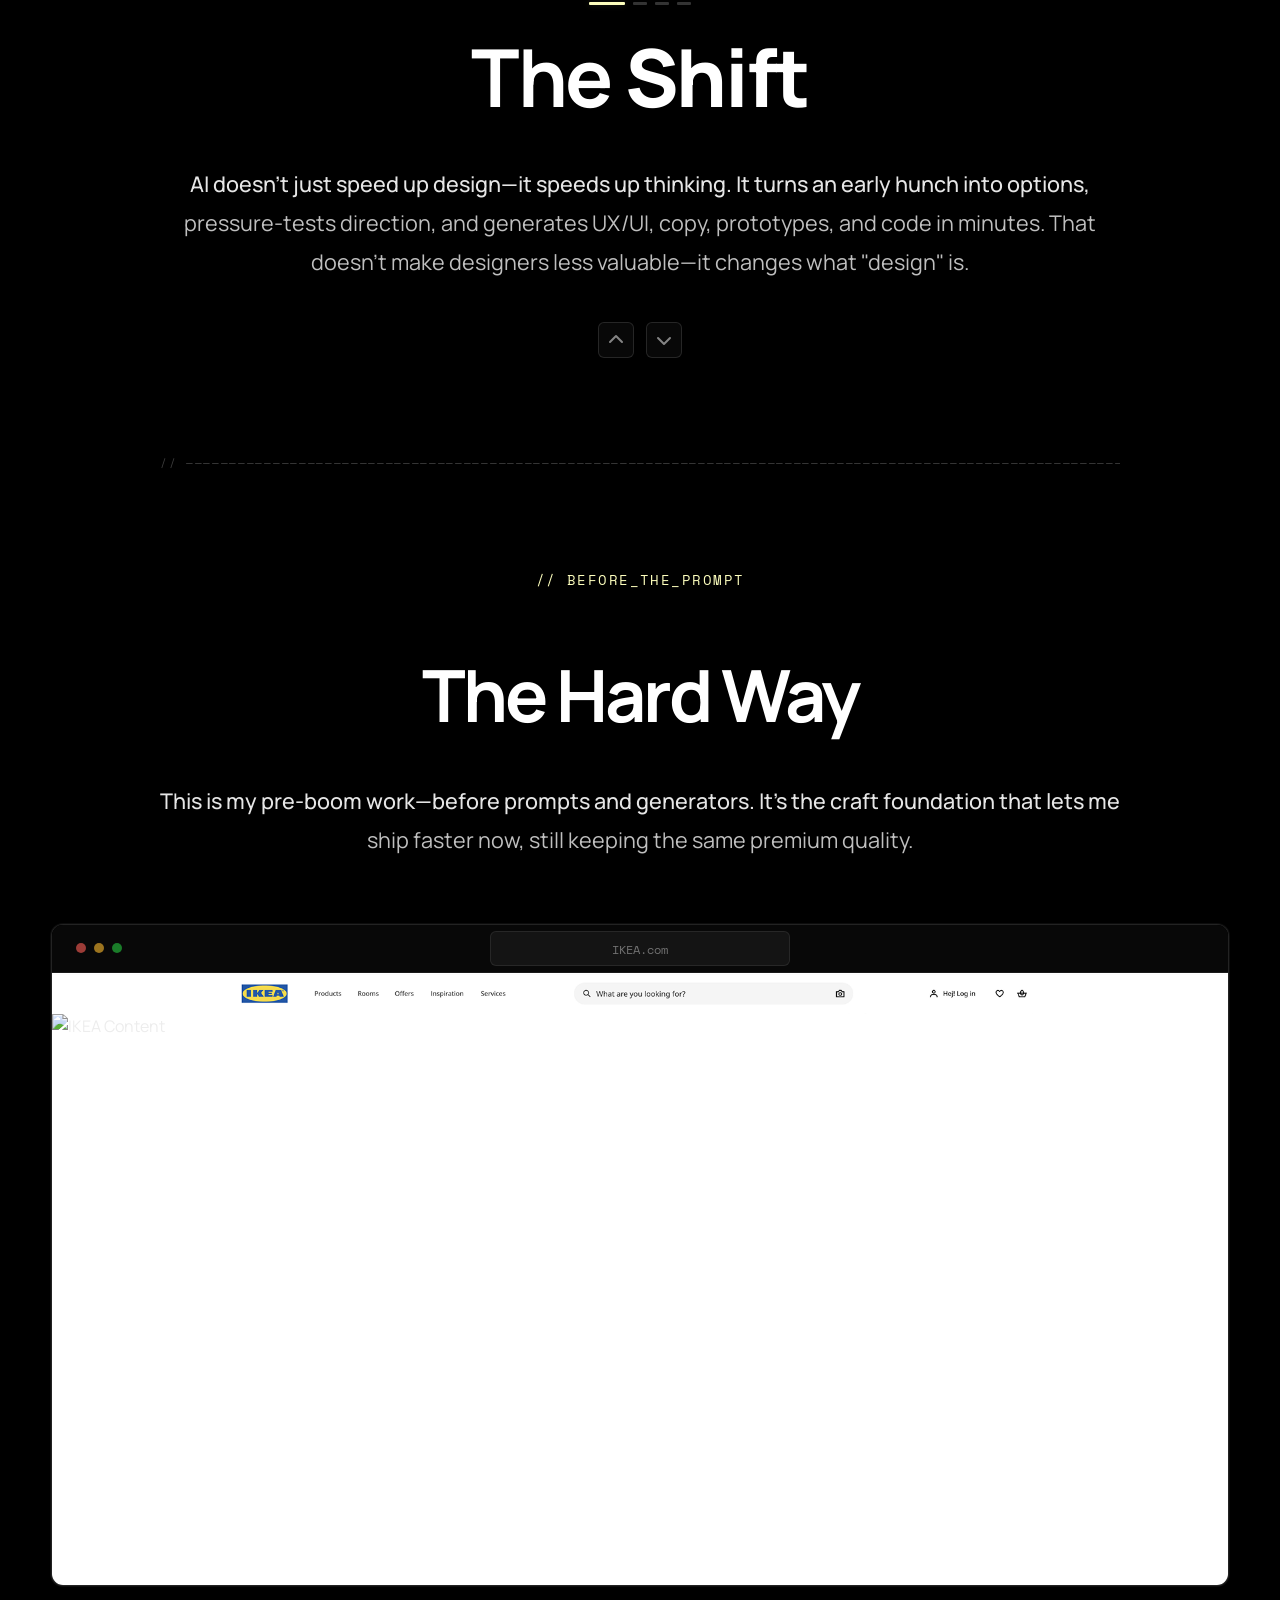
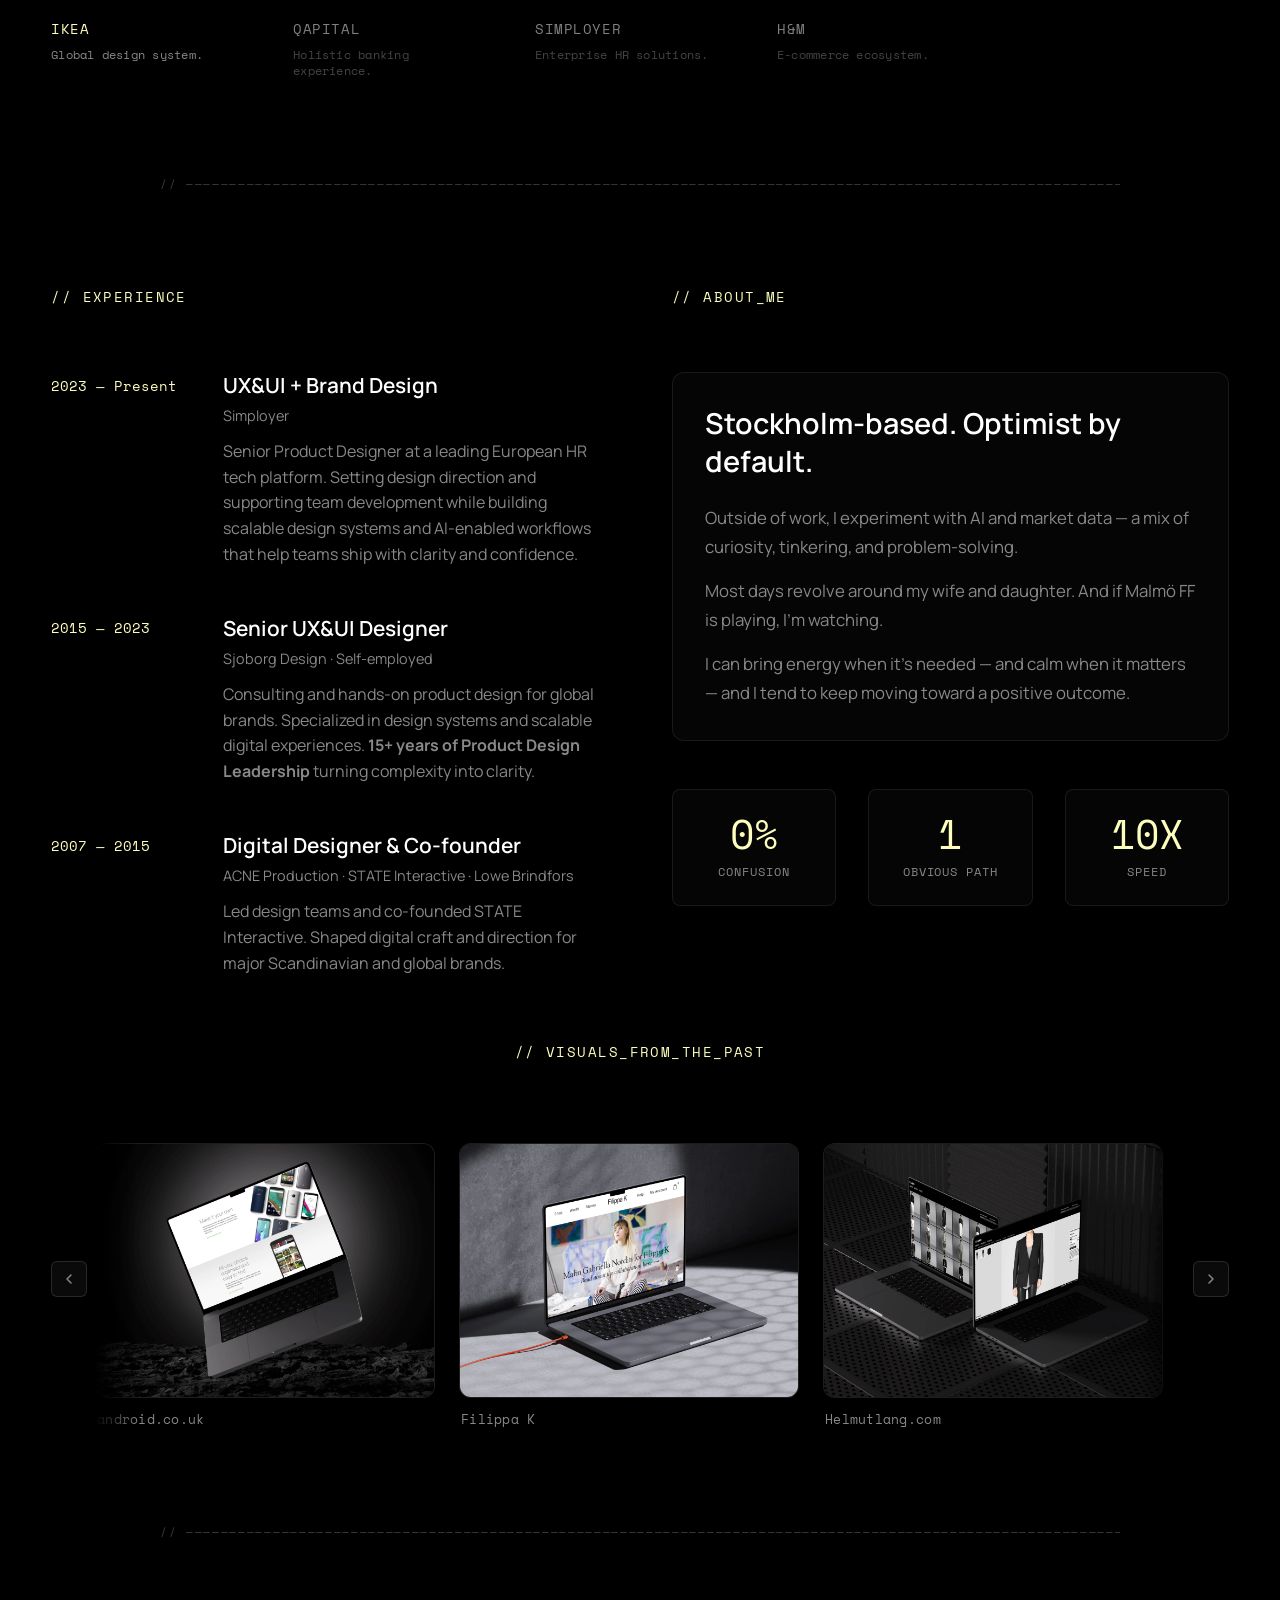
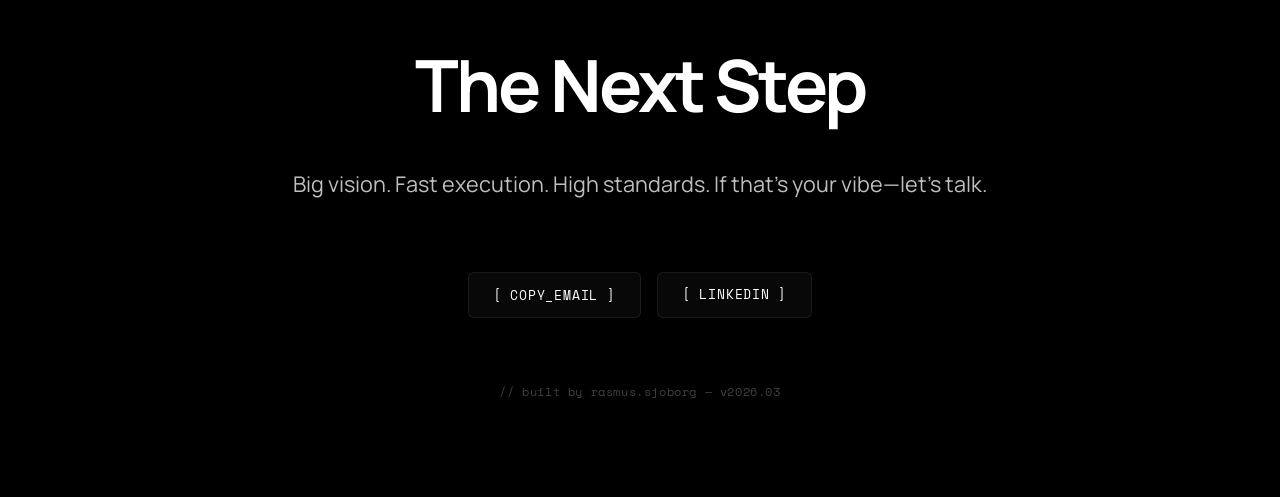
==== commit 9987187a: "feat: show carousel arrows on mobile for THE_END_OF_MANUAL_DESIGN section" ====
--- a/index.html
+++ b/index.html
@@ -40,7 +40,7 @@
         href="https://fonts.googleapis.com/css2?family=Manrope:wght@300;400;500;600;700&family=Space+Mono:ital,wght@0,400;0,700;1,400&display=swap"
         rel="stylesheet">
 
-    <link rel="stylesheet" href="style.css?v=23">
+    <link rel="stylesheet" href="style.css?v=24">
 </head>
 
 <body>
--- a/style.css
+++ b/style.css
@@ -1354,7 +1354,7 @@
     }
 
     .rotator-window {
-        width: 5.5em;
+        width: 7.5em;
     }
 
     /* Info Grid */
@@ -1693,9 +1693,31 @@
         padding: 0 1rem;
     }
 
+    .carousel-nav-stack {
+        display: flex;
+        flex-direction: row;
+        gap: 16px;
+        margin-top: 1.5rem;
+    }
+
     .carousel-arrow {
-        width: 36px;
-        height: 36px;
+        width: 44px;
+        height: 44px;
+        border-radius: 50%;
+    }
+
+    .carousel-arrow svg {
+        width: 18px;
+        height: 18px;
+    }
+
+    /* Rotate chevrons to point left/right on mobile */
+    .carousel-arrow-prev svg {
+        transform: rotate(-90deg);
+    }
+
+    .carousel-arrow-next svg {
+        transform: rotate(-90deg);
     }
 
     .carousel-slide-title {
@@ -2167,6 +2189,8 @@
     transition: all 0.3s ease;
     font-family: var(--font-mono);
 }
+
+/* Mobile carousel arrows handled in main mobile block above */
 
 .carousel-arrow:hover {
     border-color: rgba(253, 254, 189, 0.3);
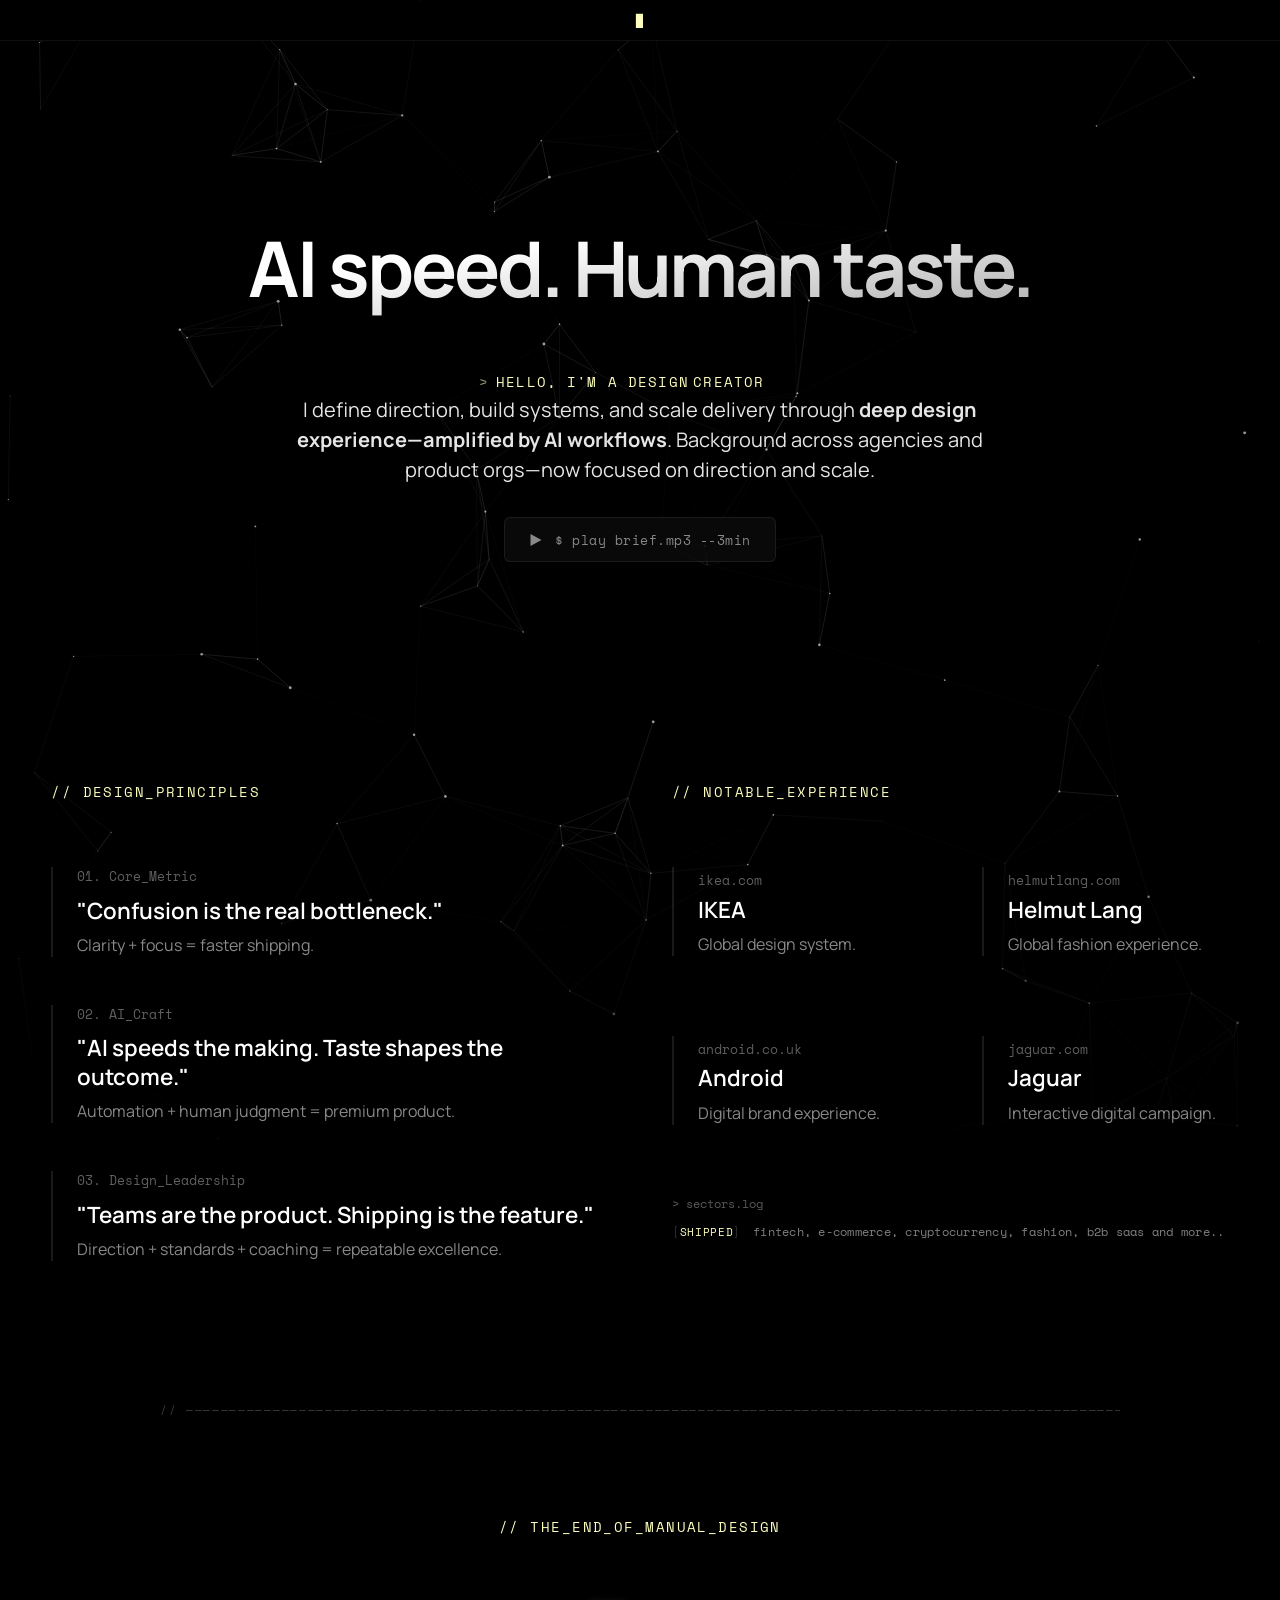
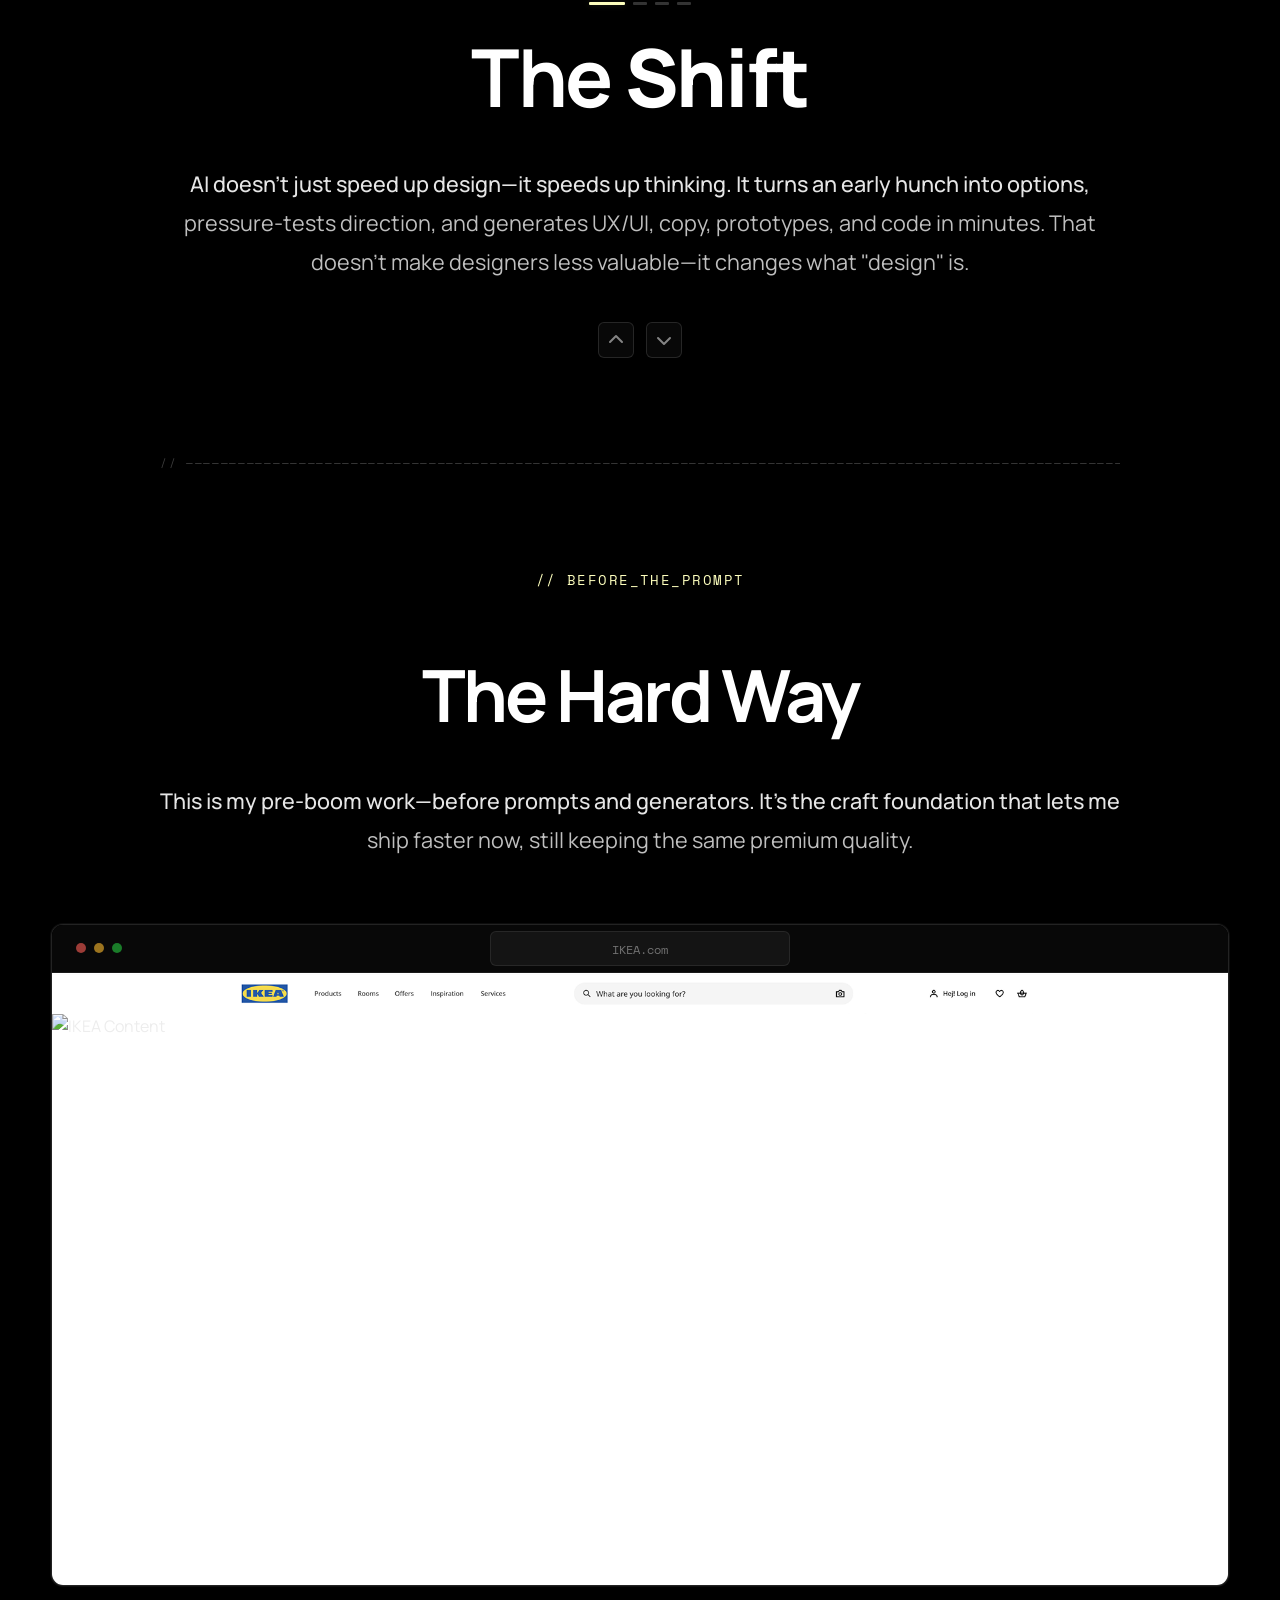
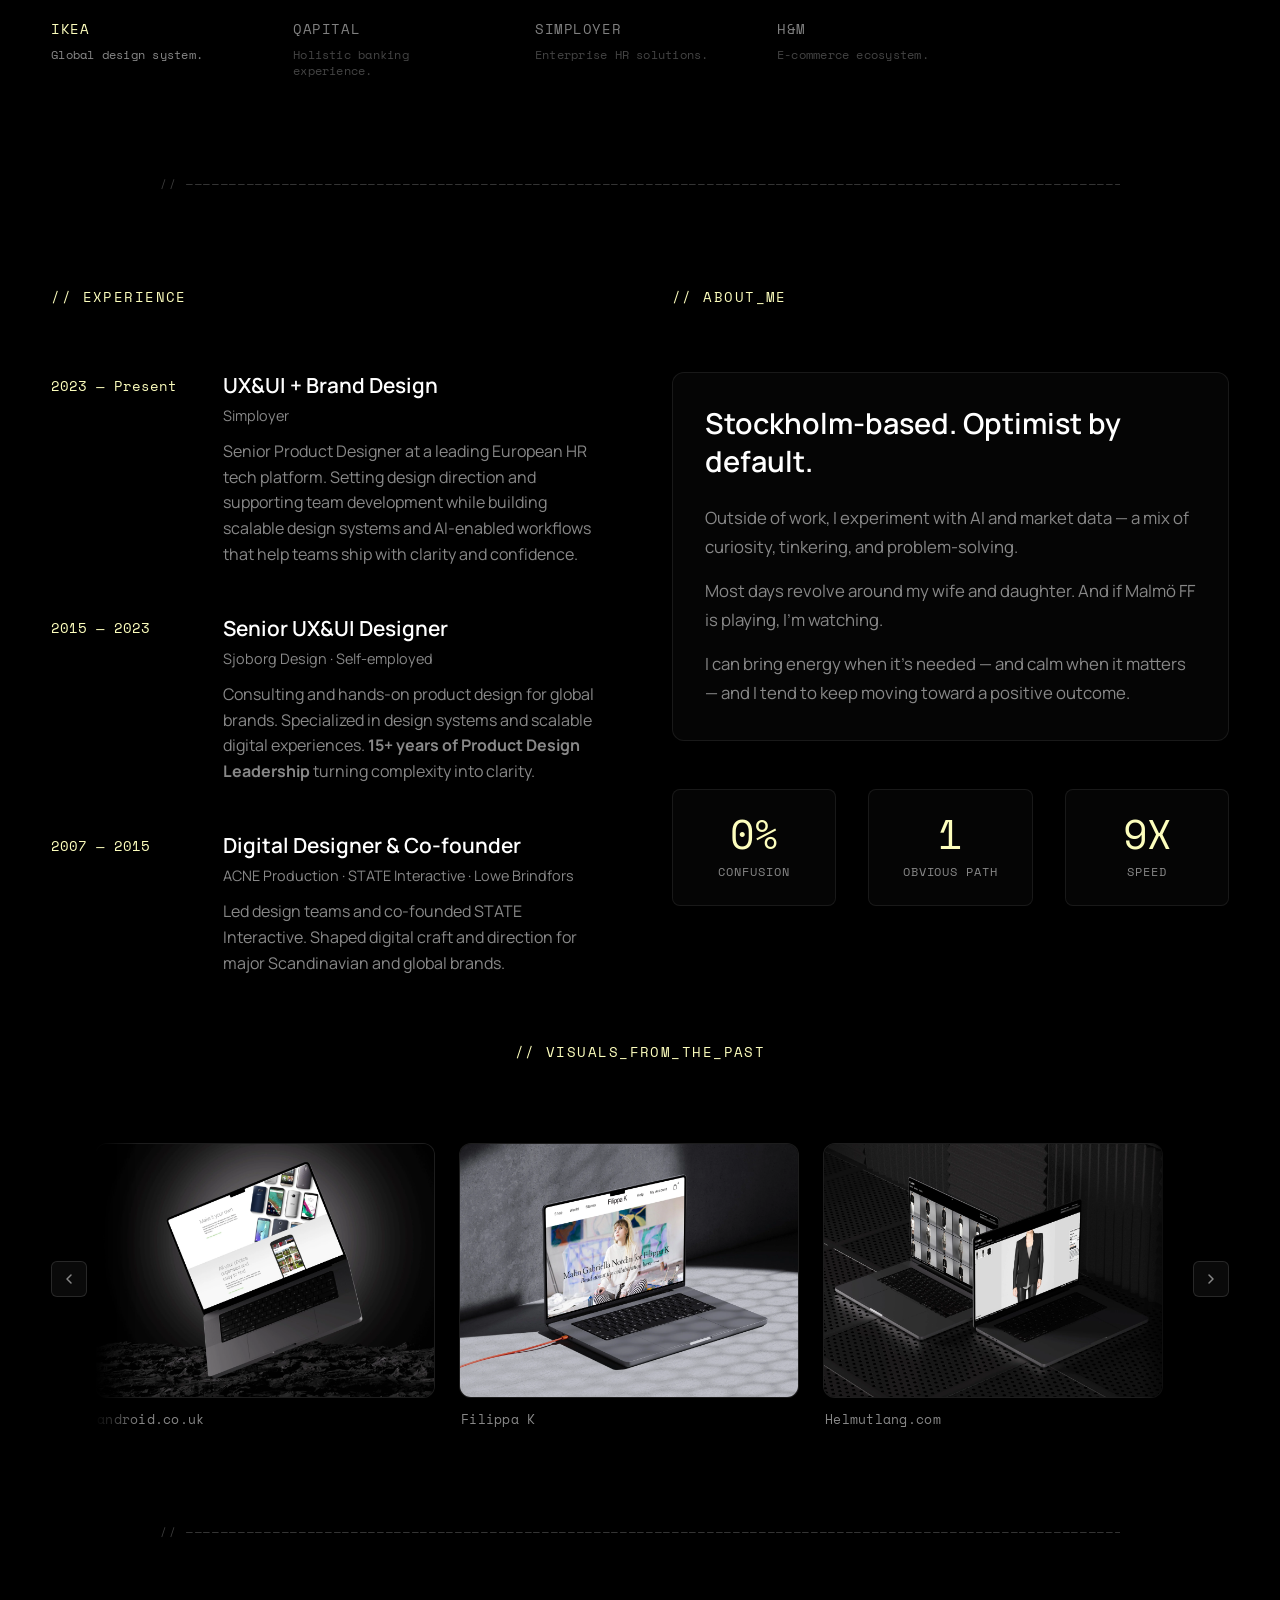
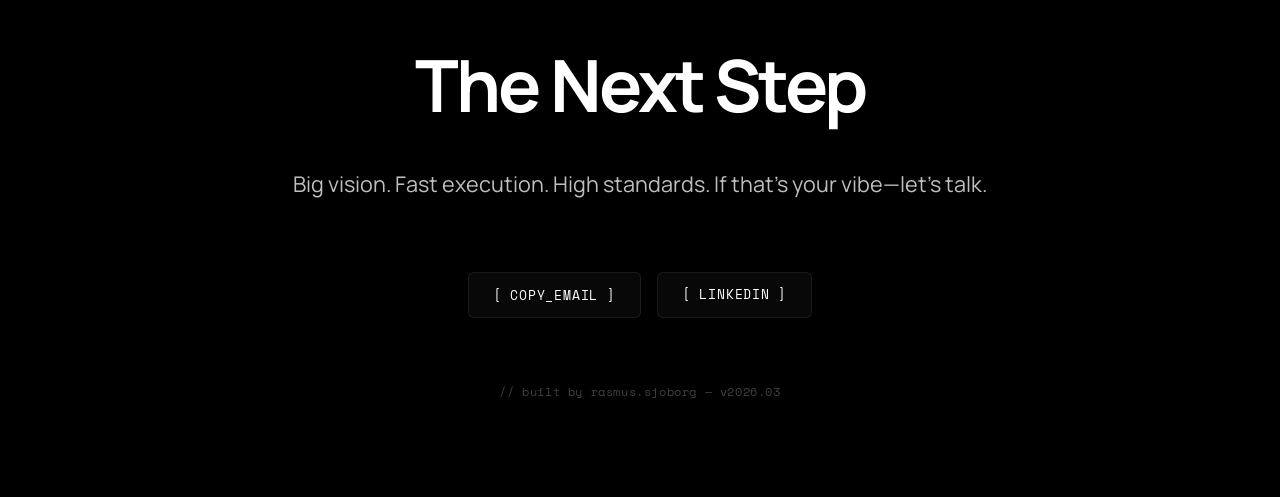
==== commit 89b79ce4: "fix: keep carousel arrows as up/down on mobile" ====
--- a/index.html
+++ b/index.html
@@ -40,7 +40,7 @@
         href="https://fonts.googleapis.com/css2?family=Manrope:wght@300;400;500;600;700&family=Space+Mono:ital,wght@0,400;0,700;1,400&display=swap"
         rel="stylesheet">
 
-    <link rel="stylesheet" href="style.css?v=24">
+    <link rel="stylesheet" href="style.css?v=25">
 </head>
 
 <body>
--- a/style.css
+++ b/style.css
@@ -1711,14 +1711,7 @@
         height: 18px;
     }
 
-    /* Rotate chevrons to point left/right on mobile */
-    .carousel-arrow-prev svg {
-        transform: rotate(-90deg);
-    }
-
-    .carousel-arrow-next svg {
-        transform: rotate(-90deg);
-    }
+
 
     .carousel-slide-title {
         font-size: 2rem;
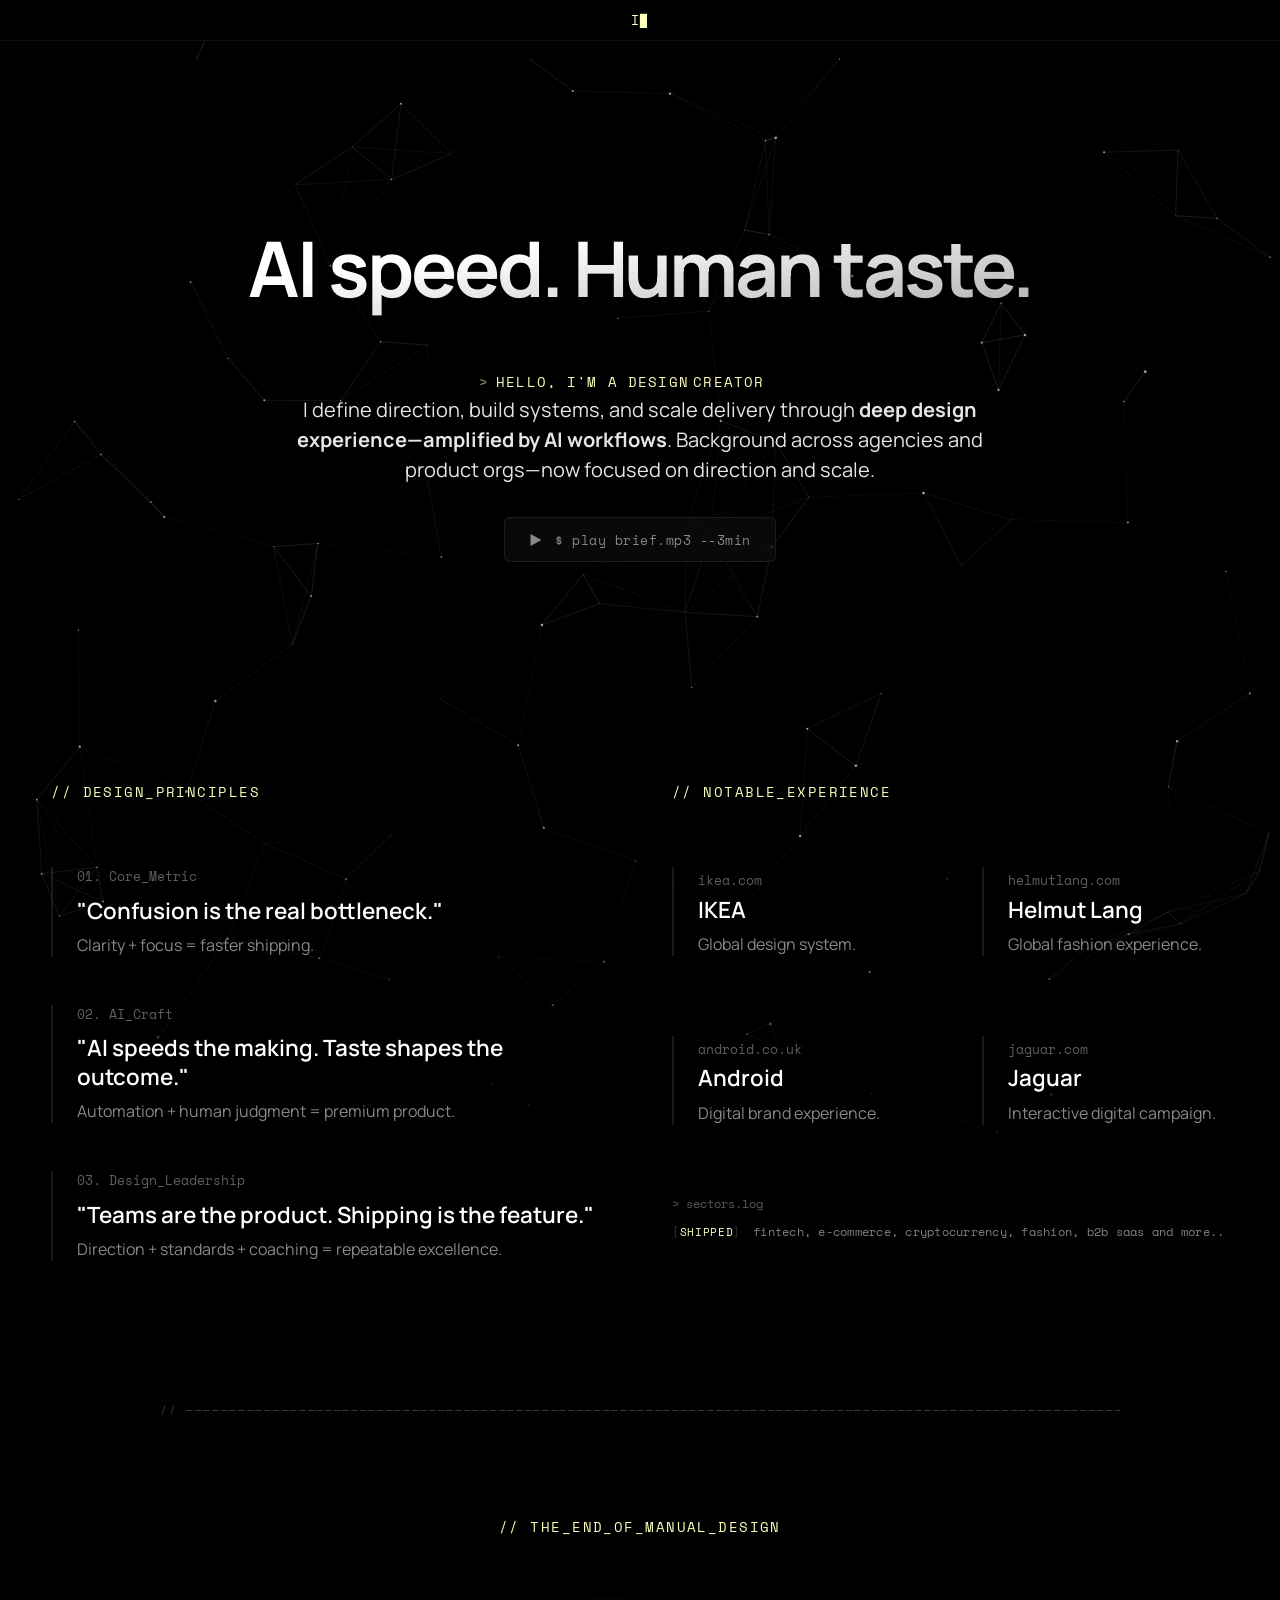
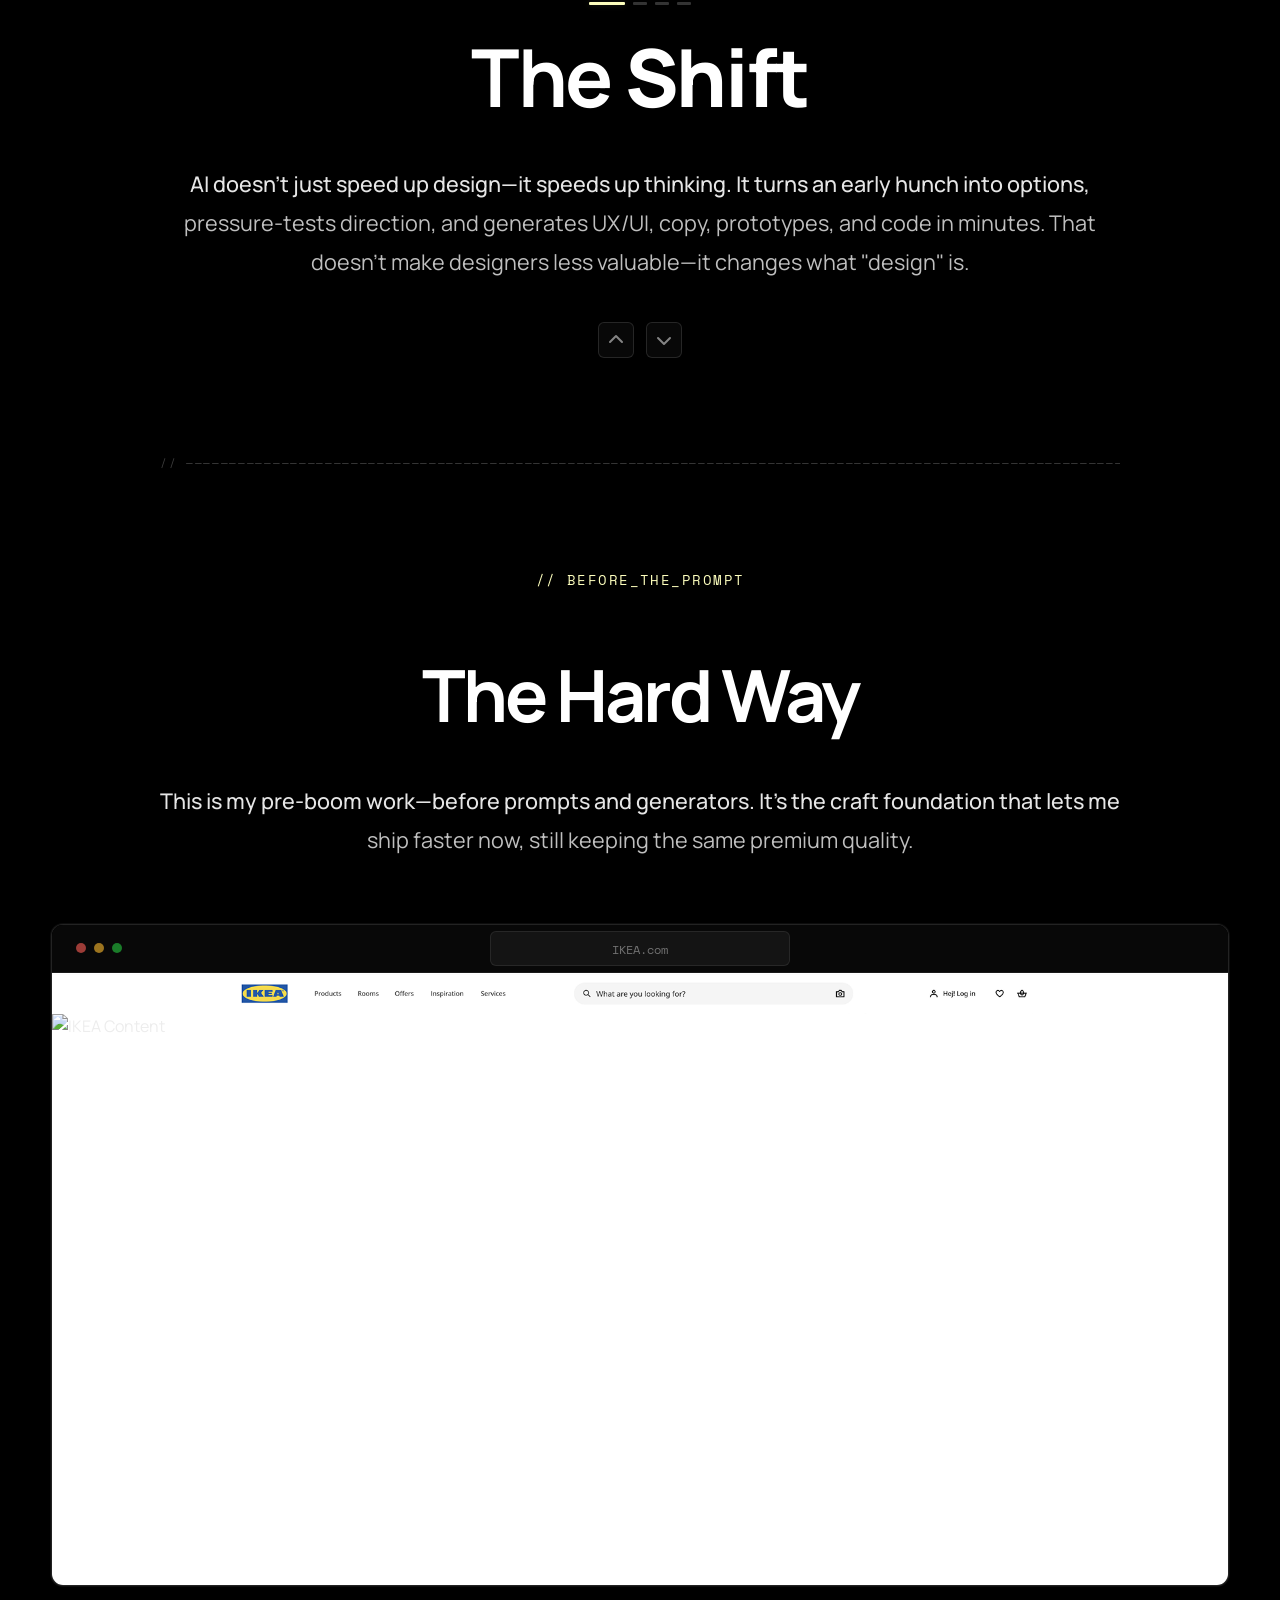
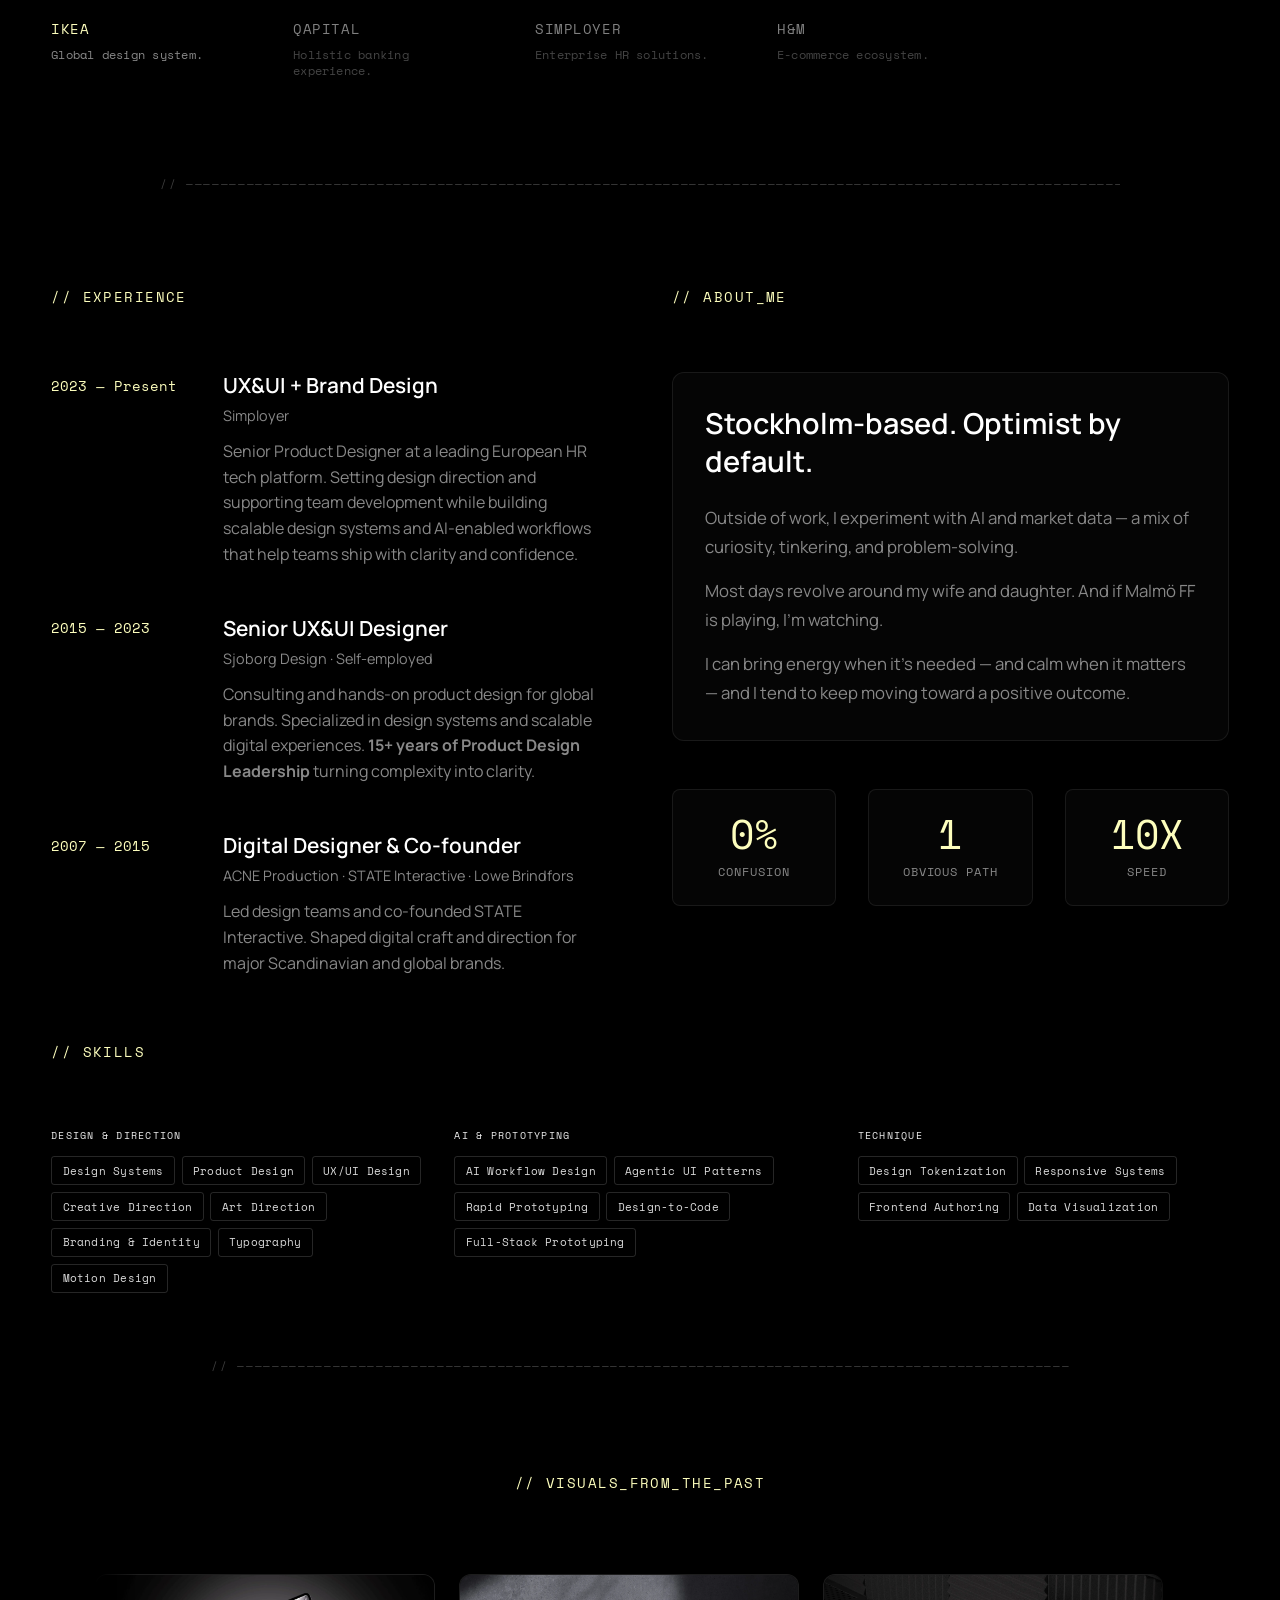
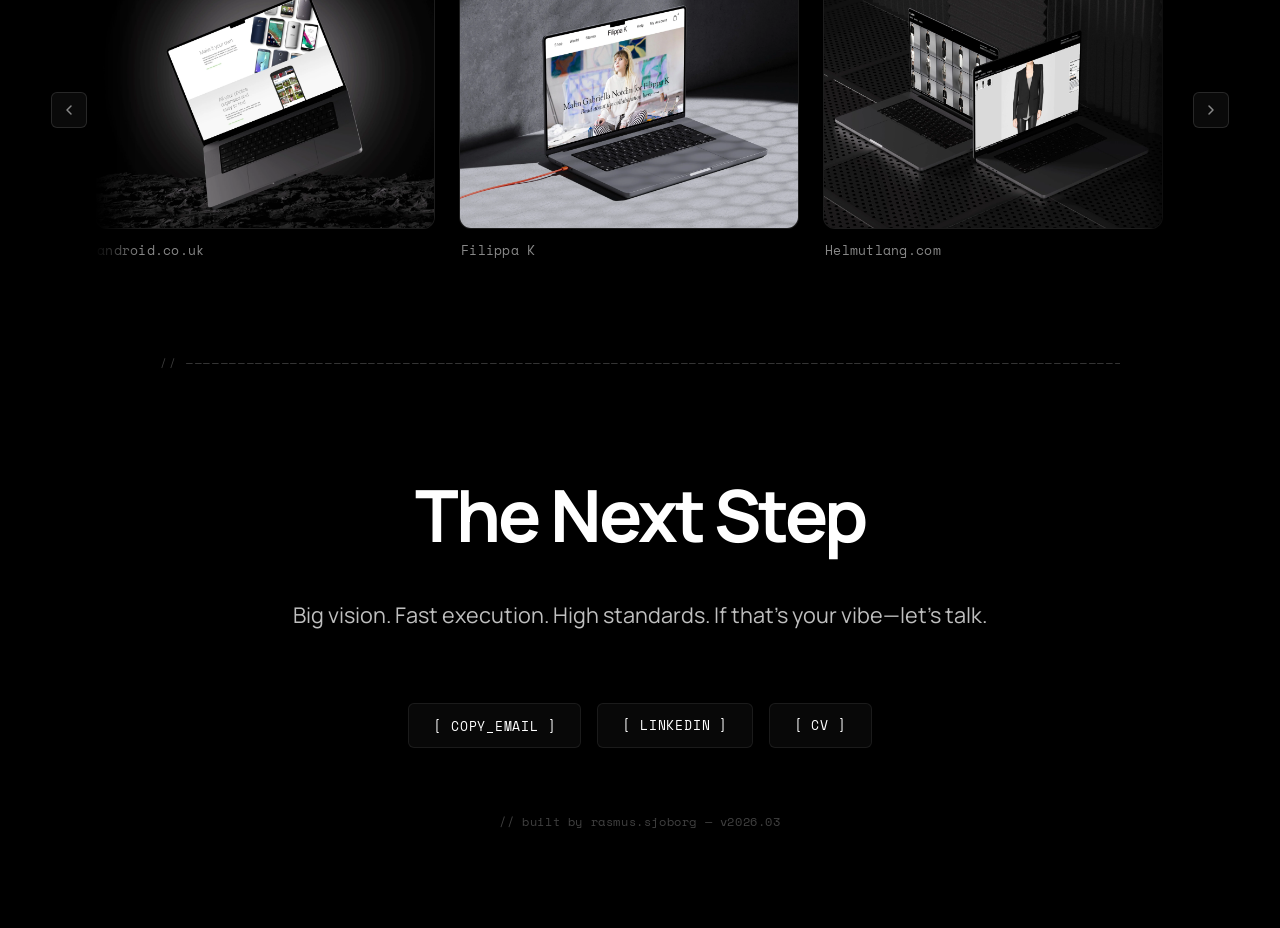
==== commit b94b978b: "Add skills section, CV button, and refined CV layout" ====
--- a/index.html
+++ b/index.html
@@ -523,6 +523,52 @@
                 </div>
             </div>
 
+            <!-- Skills -->
+            <div class="section-header" style="margin-top: var(--space-lg);">
+                <span class="mono-label">// SKILLS</span>
+            </div>
+
+            <div class="skills-grid-home">
+                <div class="skills-group-home">
+                    <span class="skills-group-label">Design & Direction</span>
+                    <div class="skills-tags-home">
+                        <span class="skill-pill">Design Systems</span>
+                        <span class="skill-pill">Product Design</span>
+                        <span class="skill-pill">UX/UI Design</span>
+                        <span class="skill-pill">Creative Direction</span>
+                        <span class="skill-pill">Art Direction</span>
+                        <span class="skill-pill">Branding & Identity</span>
+                        <span class="skill-pill">Typography</span>
+                        <span class="skill-pill">Motion Design</span>
+                    </div>
+                </div>
+                <div class="skills-group-home">
+                    <span class="skills-group-label">AI & Prototyping</span>
+                    <div class="skills-tags-home">
+                        <span class="skill-pill">AI Workflow Design</span>
+                        <span class="skill-pill">Agentic UI Patterns</span>
+                        <span class="skill-pill">Rapid Prototyping</span>
+                        <span class="skill-pill">Design-to-Code</span>
+                        <span class="skill-pill">Full-Stack Prototyping</span>
+                    </div>
+                </div>
+                <div class="skills-group-home">
+                    <span class="skills-group-label">Technique</span>
+                    <div class="skills-tags-home">
+                        <span class="skill-pill">Design Tokenization</span>
+                        <span class="skill-pill">Responsive Systems</span>
+                        <span class="skill-pill">Frontend Authoring</span>
+                        <span class="skill-pill">Data Visualization</span>
+                    </div>
+                </div>
+            </div>
+
+            <!-- System Divider -->
+            <div class="system-boundary">
+                <span class="boundary-terminal">//
+                    ——————————————————————————————————————————————————————————————————————————————————————————————————————————————————————————————————————————————————————————————————</span>
+            </div>
+
             <!-- Visuals from the Past -->
             <div class="section-header" style="justify-content: center; margin-top: var(--space-lg);">
                 <span class="mono-label">// VISUALS_FROM_THE_PAST</span>
@@ -606,6 +652,10 @@
                 aria-label="Visit LinkedIn">
                 <span class="btn-text">[ LINKEDIN ]</span>
             </a>
+
+            <a href="/cv.html" class="action-btn terminal-btn" aria-label="View CV">
+                <span class="btn-text">[ CV ]</span>
+            </a>
         </div>
         <p class="copyright">// built by rasmus.sjoborg — v2026.03</p>
     </footer>
--- a/style.css
+++ b/style.css
@@ -2408,4 +2408,65 @@
         width: 30px;
         height: 30px;
     }
+}
+
+/* ========================================
+   SKILLS SECTION
+   ======================================== */
+.skills-section {
+    padding: var(--space-lg) var(--global-pad);
+    max-width: var(--max-width);
+    margin: 0 auto;
+}
+
+.skills-grid-home {
+    display: grid;
+    grid-template-columns: repeat(3, 1fr);
+    gap: 2rem;
+    margin-top: 1.5rem;
+    margin-bottom: 2rem;
+}
+
+.skills-group-home {
+    display: flex;
+    flex-direction: column;
+    gap: 0.75rem;
+}
+
+.skills-group-label {
+    font-family: 'Space Mono', monospace;
+    font-size: 0.65rem;
+    letter-spacing: 0.12em;
+    text-transform: uppercase;
+    color: var(--text-muted);
+}
+
+.skills-tags-home {
+    display: flex;
+    flex-wrap: wrap;
+    gap: 0.4rem;
+}
+
+.skill-pill {
+    font-family: 'Space Mono', monospace;
+    font-size: 0.7rem;
+    color: rgba(255, 255, 255, 0.85);
+    border: 1px solid rgba(255, 255, 255, 0.15);
+    background: transparent;
+    padding: 0.3rem 0.65rem;
+    border-radius: 3px;
+    letter-spacing: 0.02em;
+    transition: border-color 0.2s ease, background 0.2s ease;
+}
+
+.skill-pill:hover {
+    border-color: rgba(255, 255, 255, 0.35);
+    background: rgba(255, 255, 255, 0.04);
+}
+
+@media (max-width: 768px) {
+    .skills-grid-home {
+        grid-template-columns: 1fr;
+        gap: 1.5rem;
+    }
 }
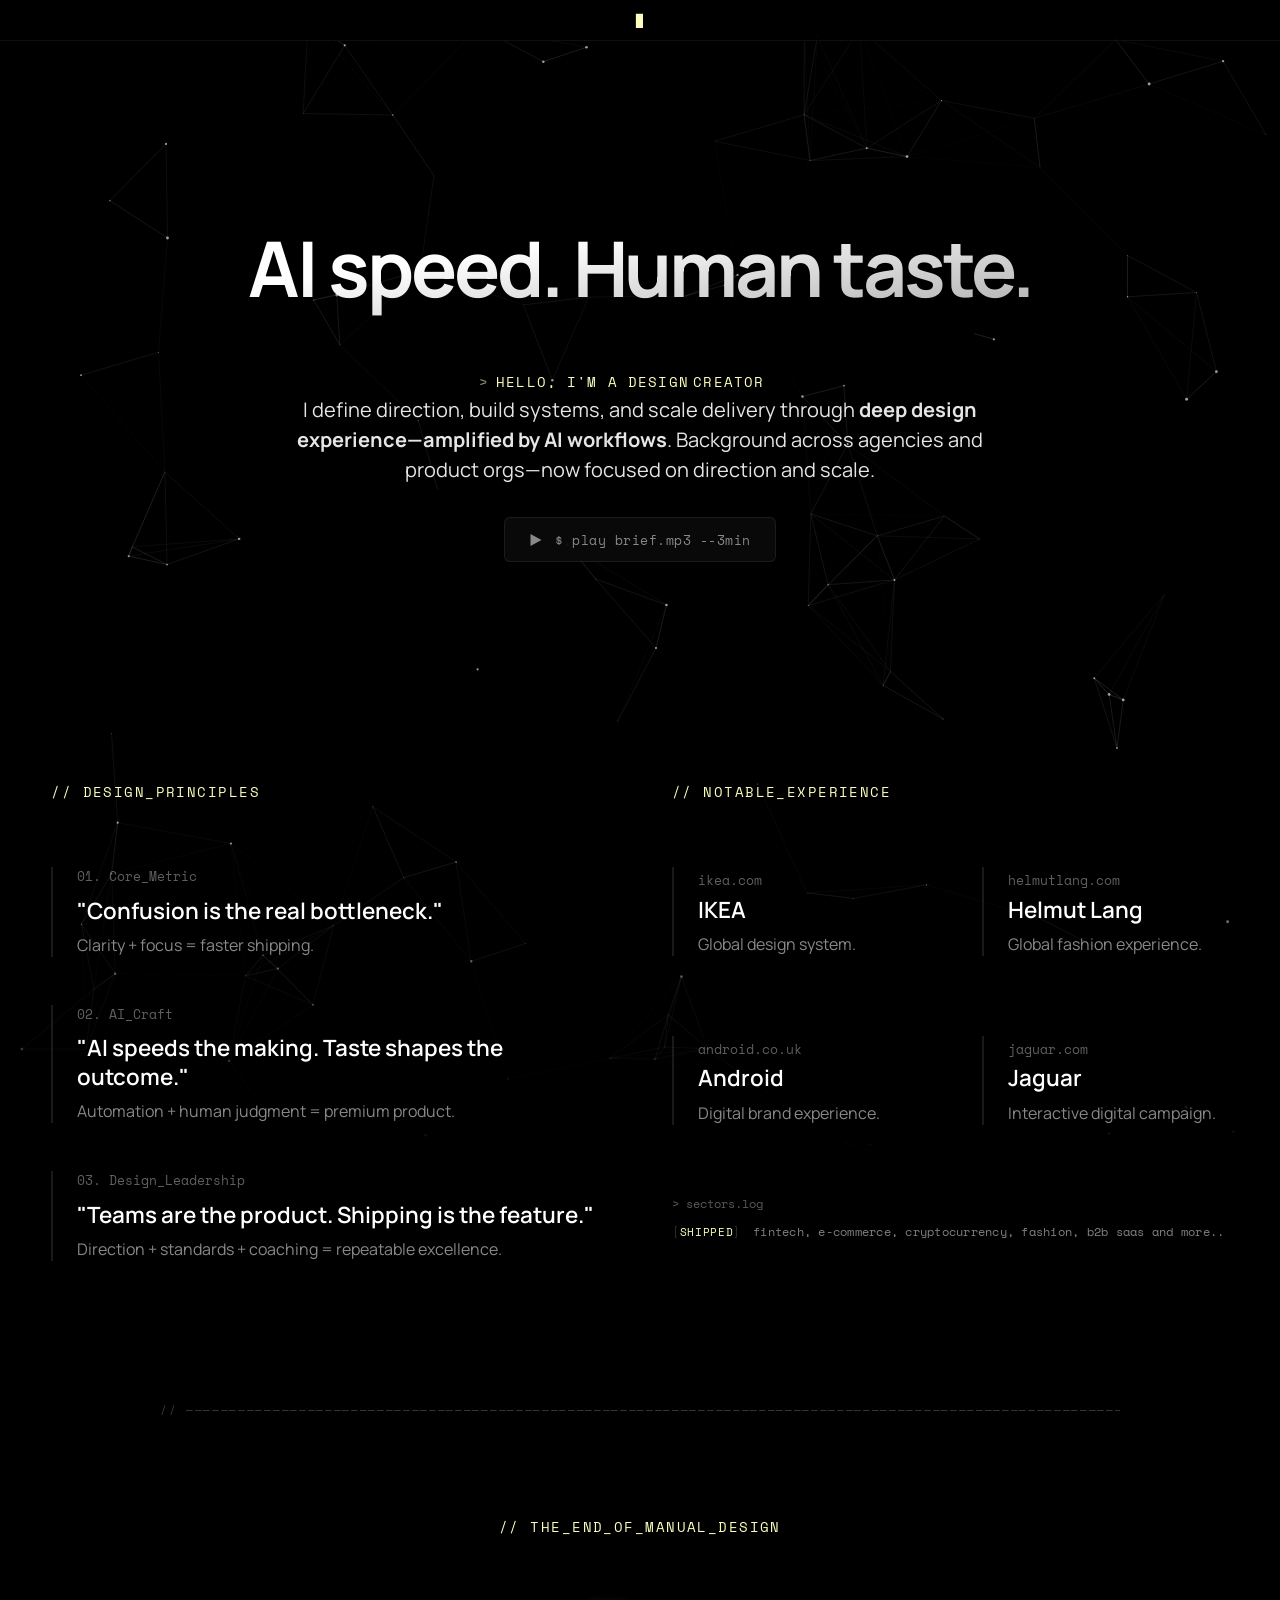
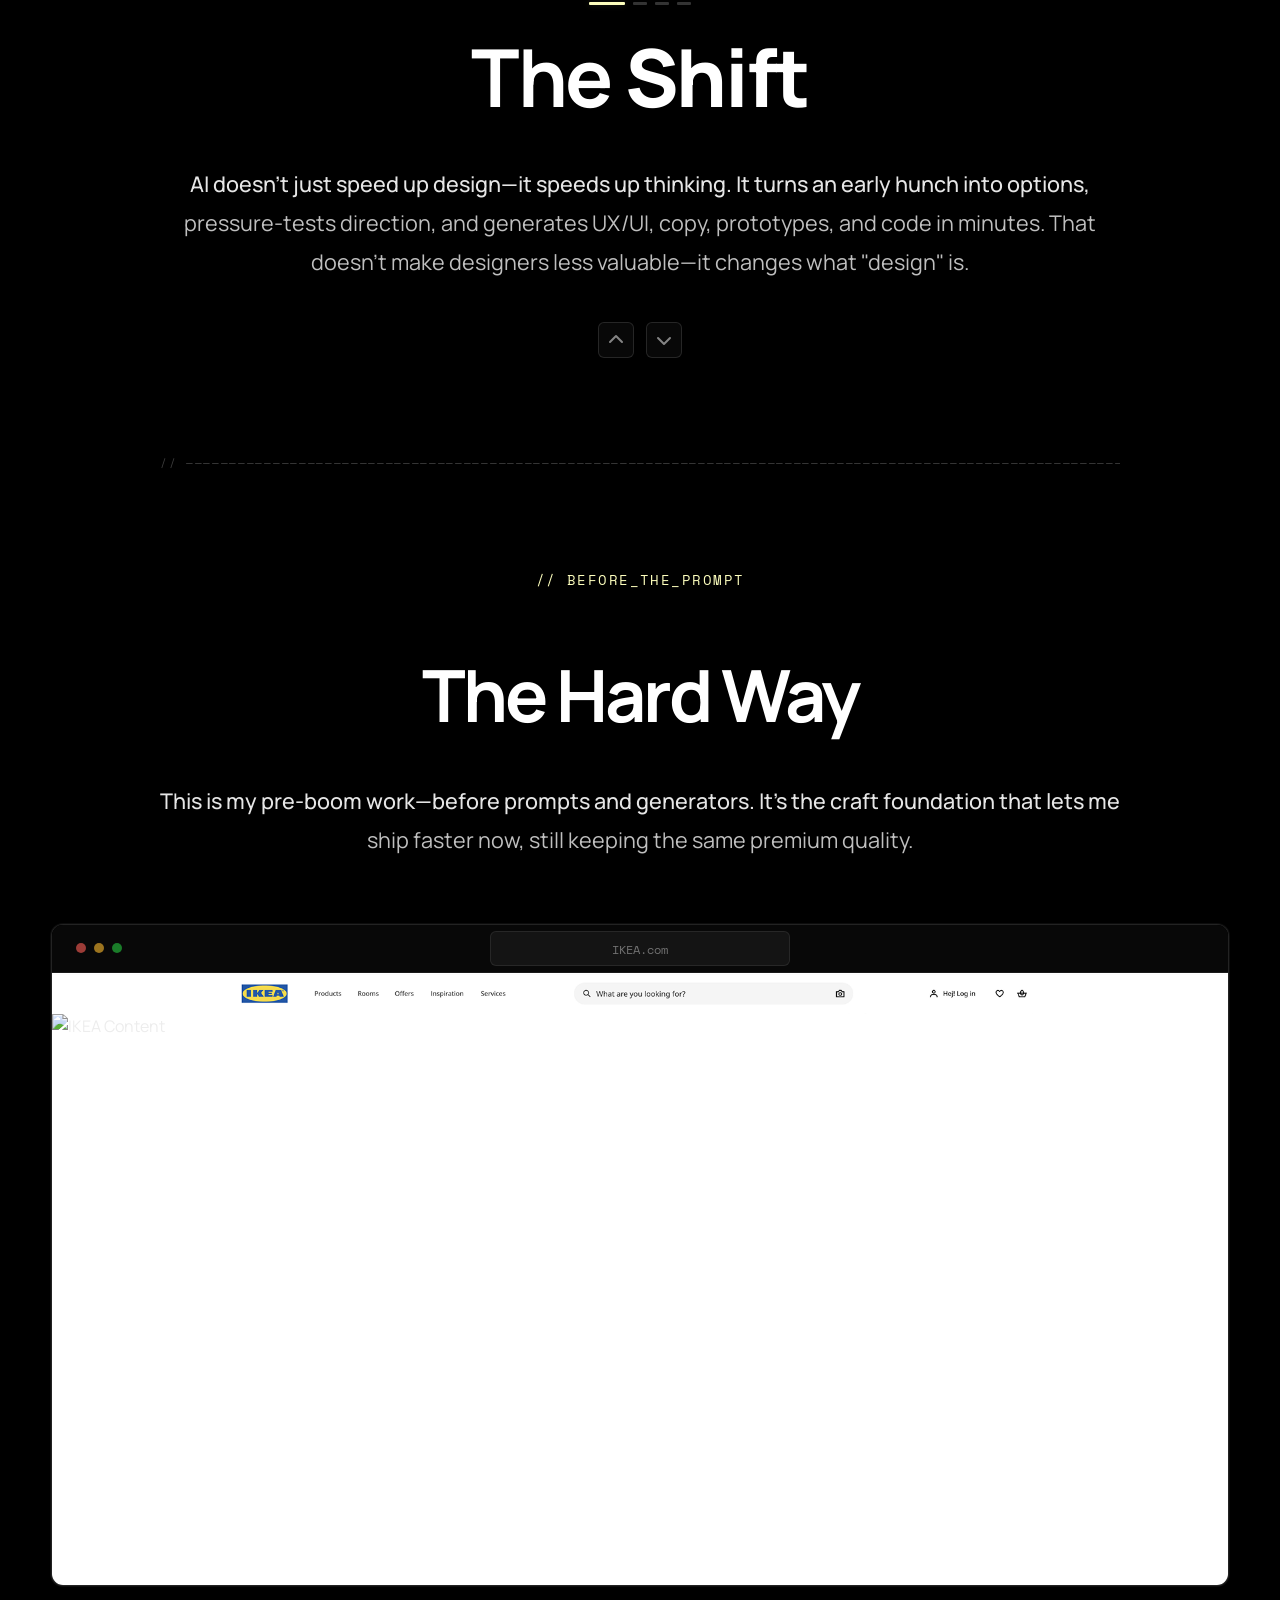
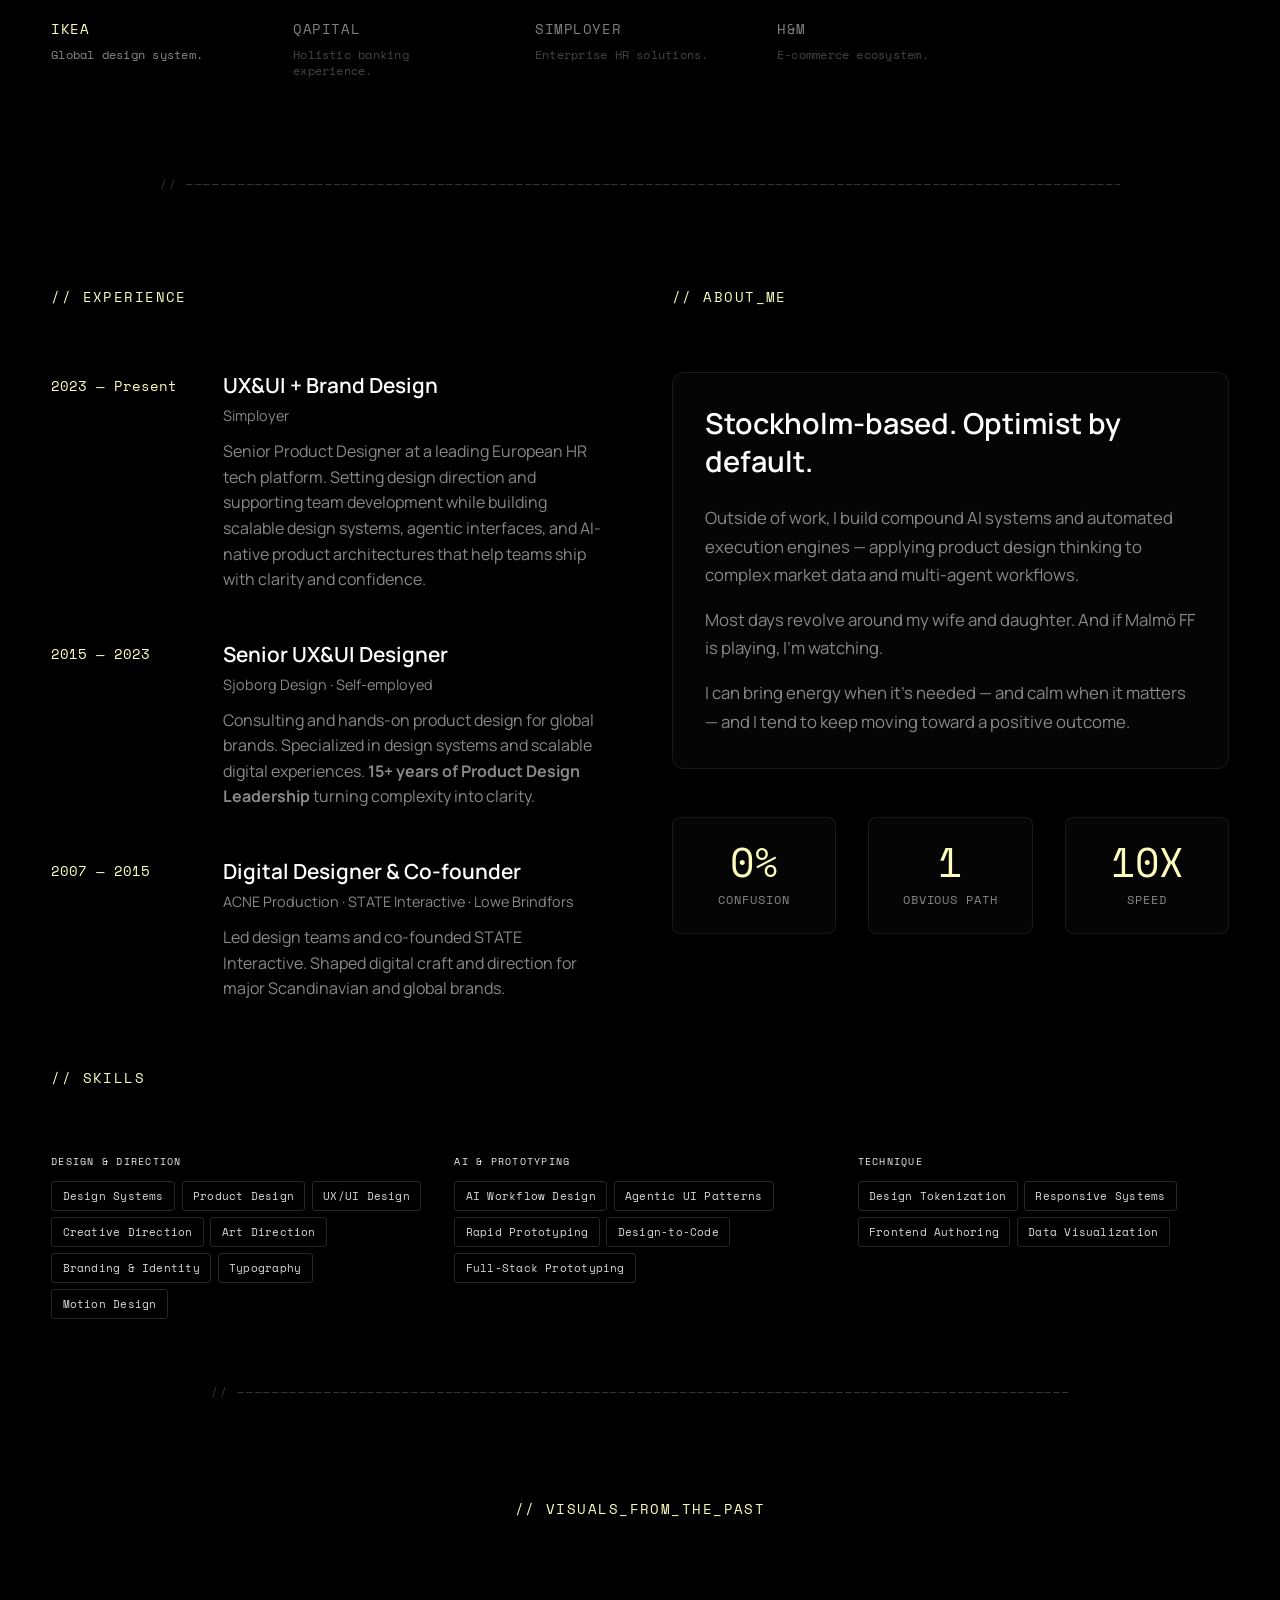
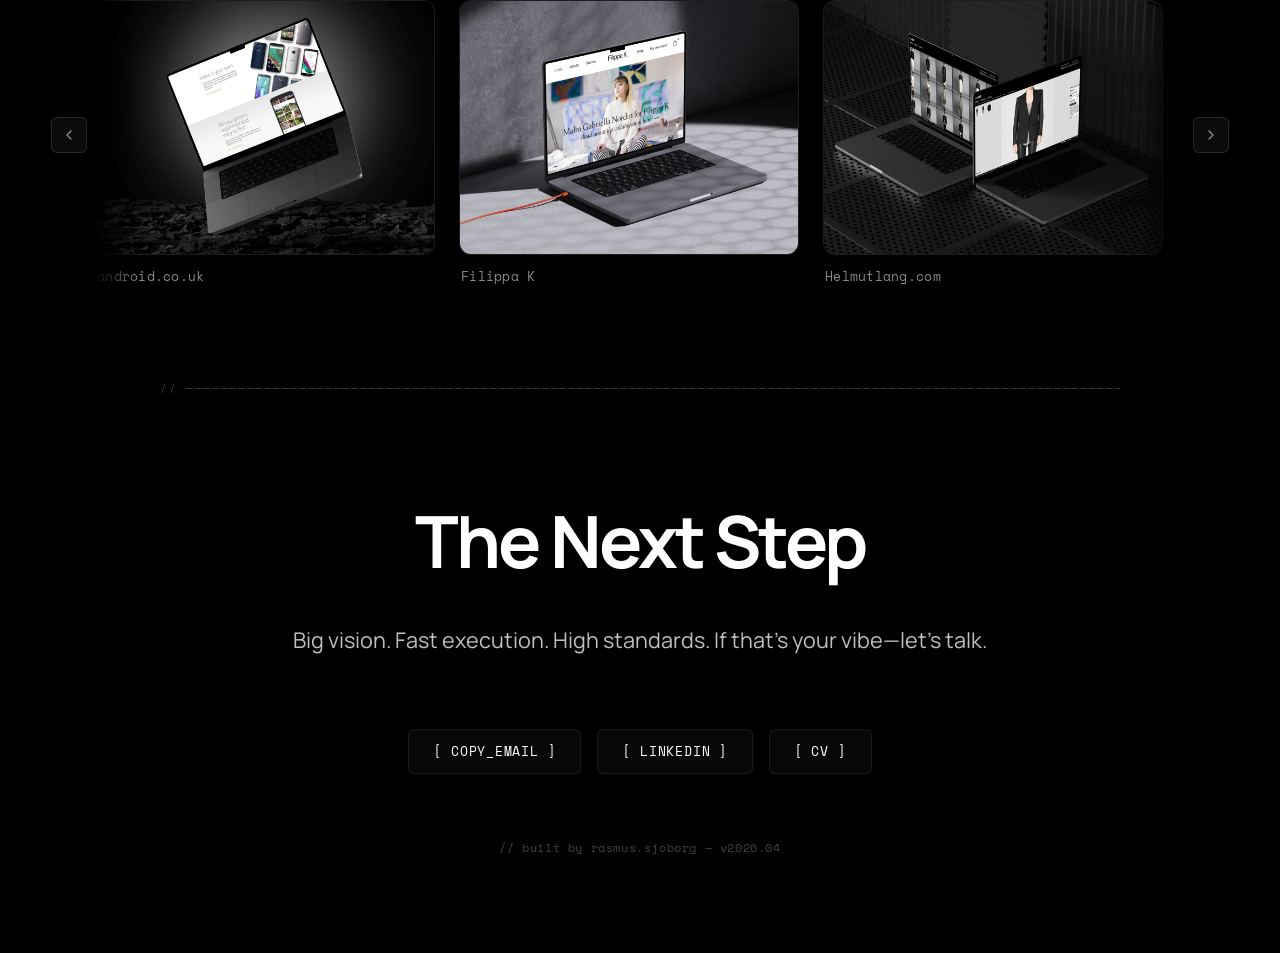
==== commit b488e421: "Refine bio and role text to emphasize agentic architecture" ====
--- a/index.html
+++ b/index.html
@@ -229,9 +229,9 @@
                             The <span class="highlight">New Job</span>
                         </h2>
                         <p class="carousel-slide-text">
-                            The job now is making quality repeatable: setting direction, defining standards, and
-                            building the rules teams ship by. Components, behavior, and guardrails keep the output
-                            coherent—even when execution gets fast.
+                            The job now is making quality repeatable: setting direction, defining the standards, and
+                            architecting the systems that execute them. Component libraries, agentic guards, and strict behavioral rules keep the output
+                            coherent—even when execution happens at lightspeed.
                         </p>
                     </div>
 
@@ -453,7 +453,7 @@
                                 <p class="timeline-company">Simployer</p>
                                 <p class="timeline-desc">Senior Product Designer at a leading European HR tech platform.
                                     Setting design direction and supporting team development while building scalable
-                                    design systems and AI-enabled workflows that help teams ship with clarity and
+                                    design systems, agentic interfaces, and AI-native product architectures that help teams ship with clarity and
                                     confidence.</p>
                             </div>
                         </div>
@@ -493,8 +493,7 @@
                         <div class="bio-card">
                             <h2 class="bio-title">Stockholm-based. Optimist by default.</h2>
                             <p class="bio-text">
-                                Outside of work, I experiment with AI and market data — a mix of curiosity, tinkering,
-                                and problem-solving.
+                                Outside of work, I build compound AI systems and automated execution engines — applying product design thinking to complex market data and multi-agent workflows.
                             </p>
                             <p class="bio-text">
                                 Most days revolve around my wife and daughter. And if Malmö FF is playing, I'm watching.
@@ -657,7 +656,7 @@
                 <span class="btn-text">[ CV ]</span>
             </a>
         </div>
-        <p class="copyright">// built by rasmus.sjoborg — v2026.03</p>
+        <p class="copyright">// built by rasmus.sjoborg — v2026.04</p>
     </footer>
 
     <script src="script.js?v=21"></script>
